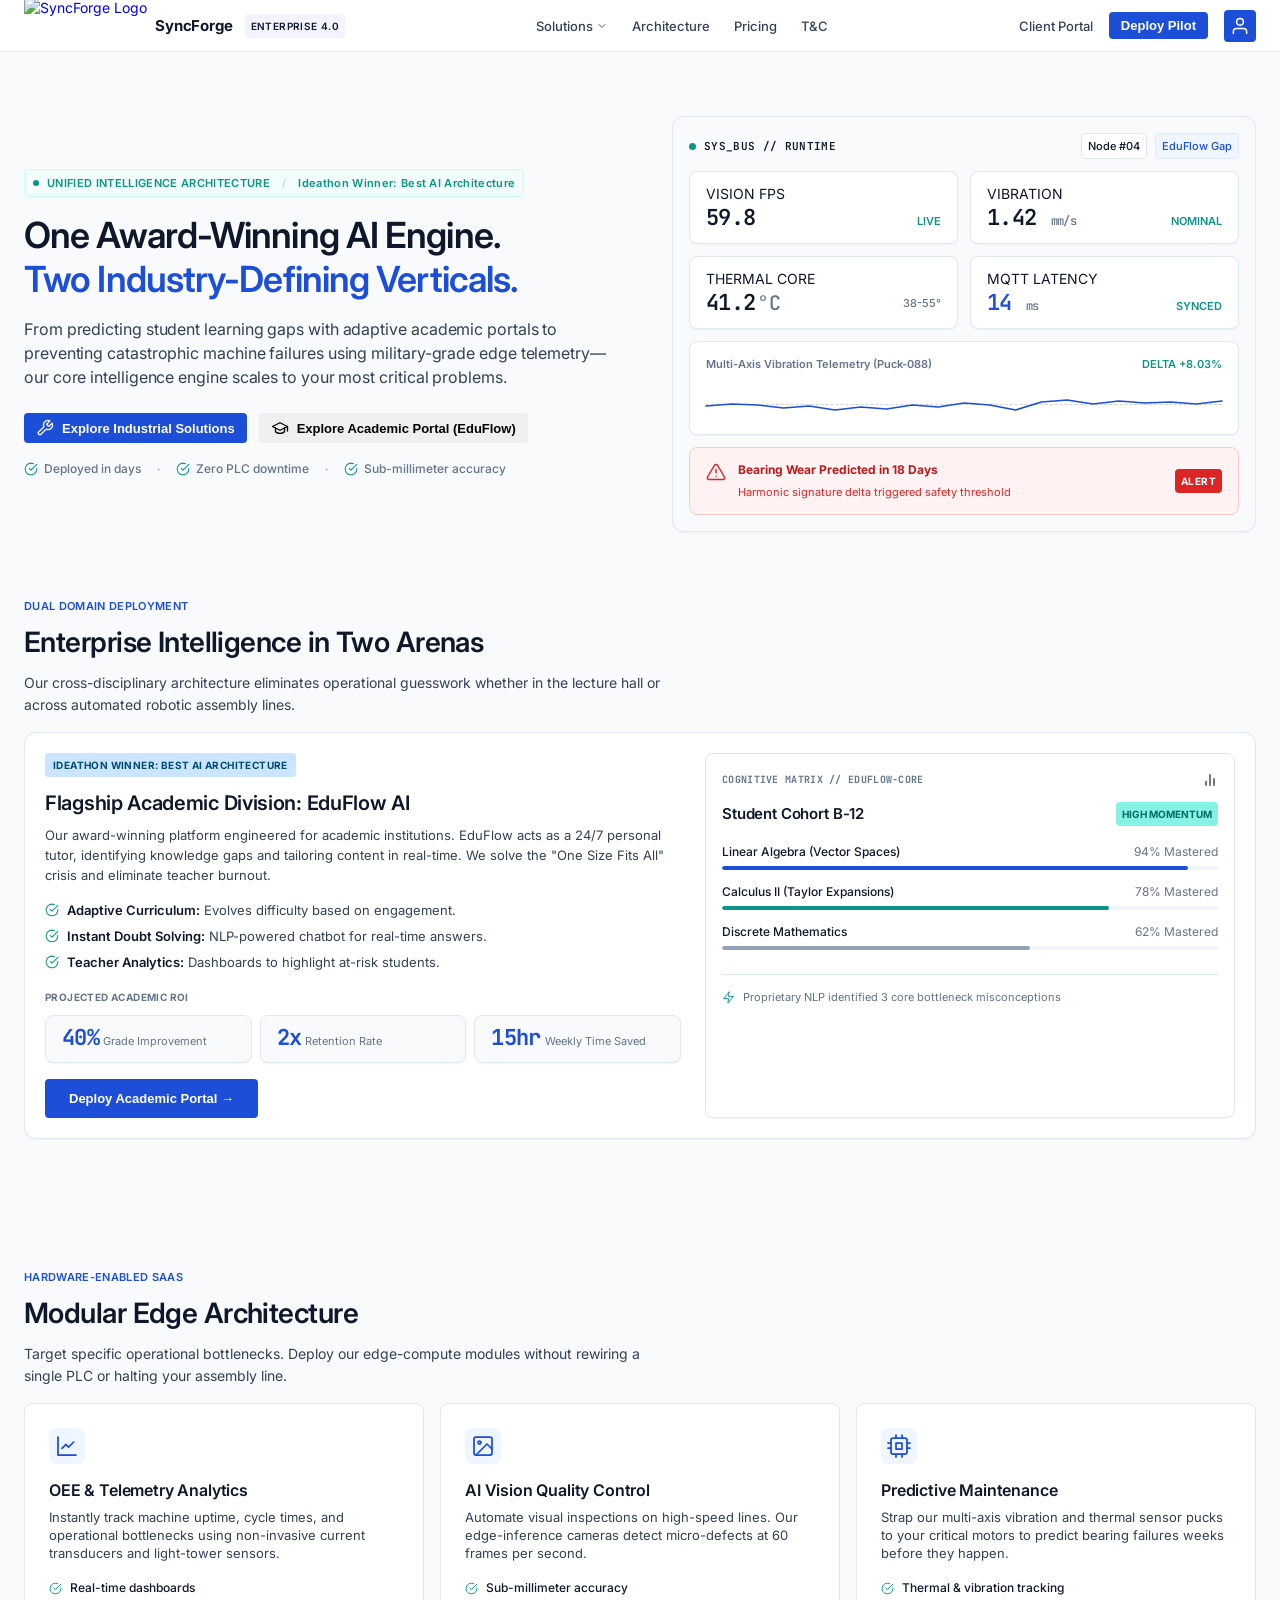
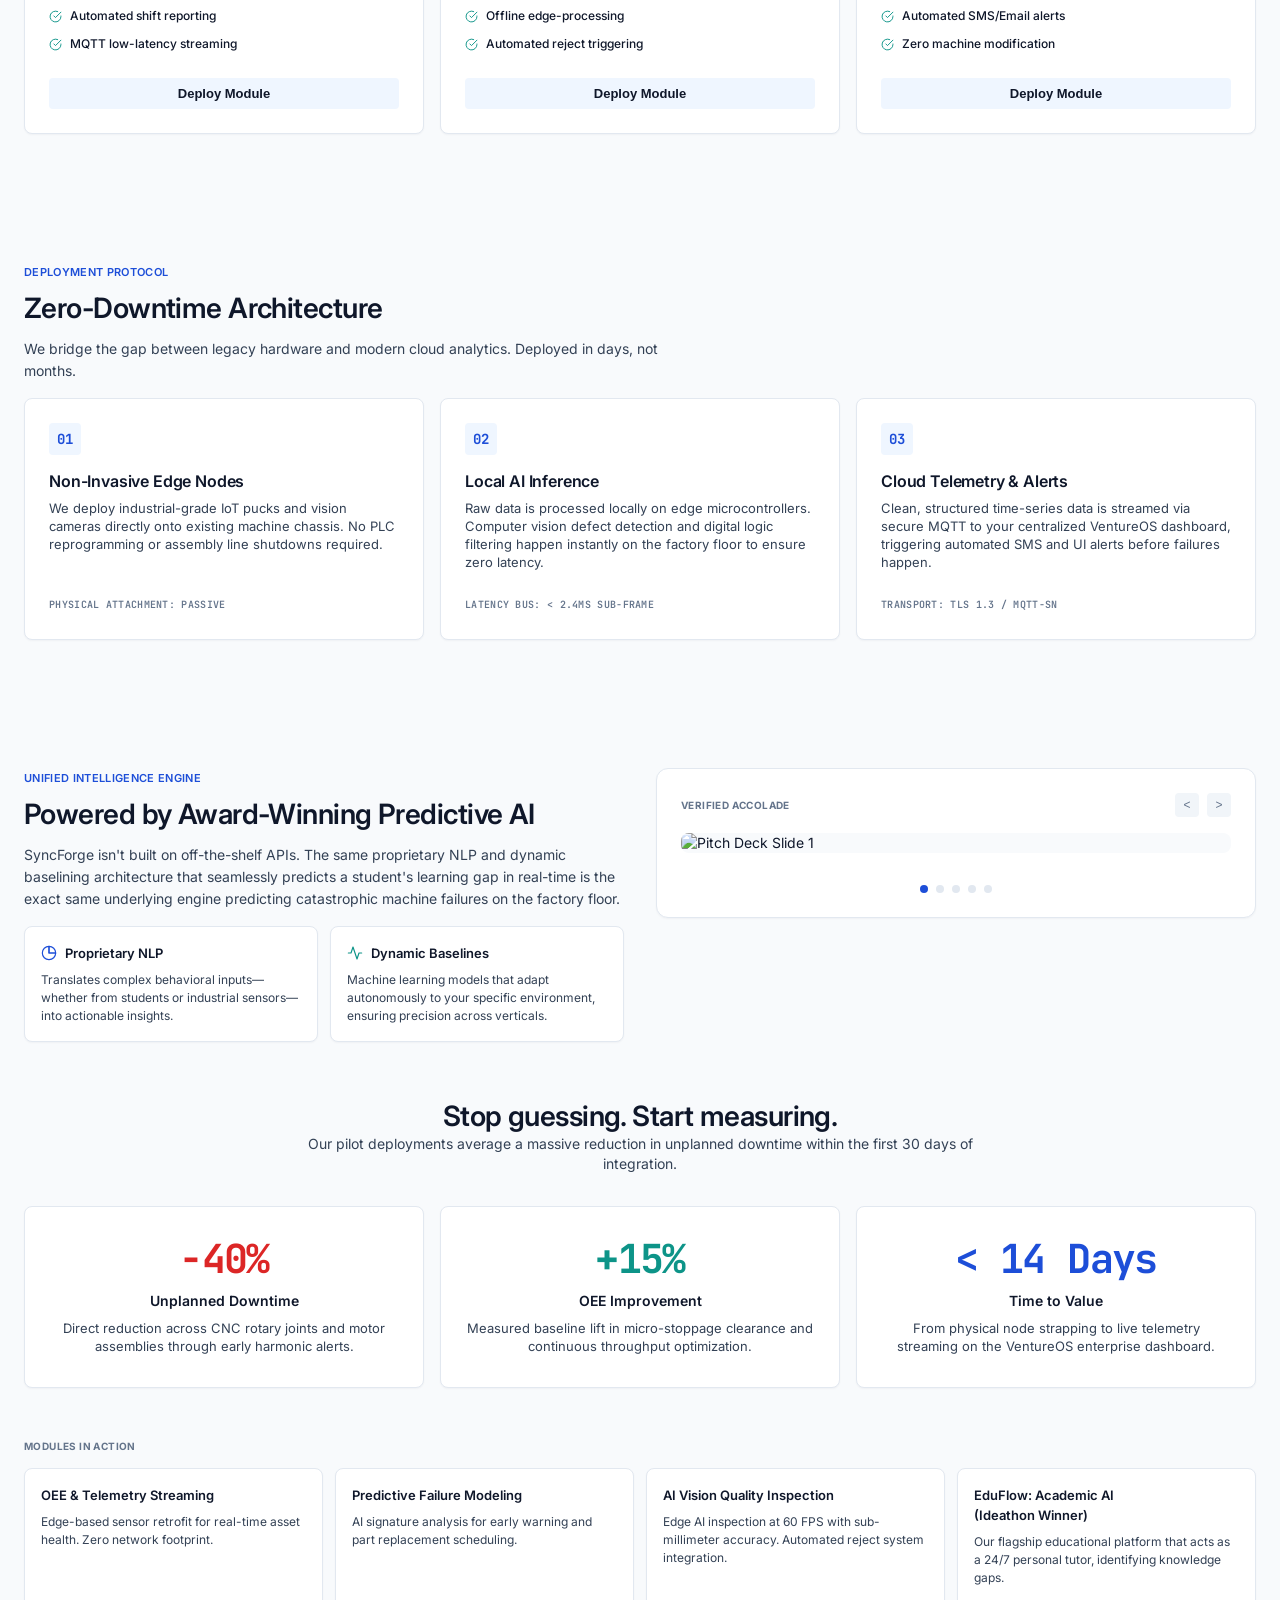
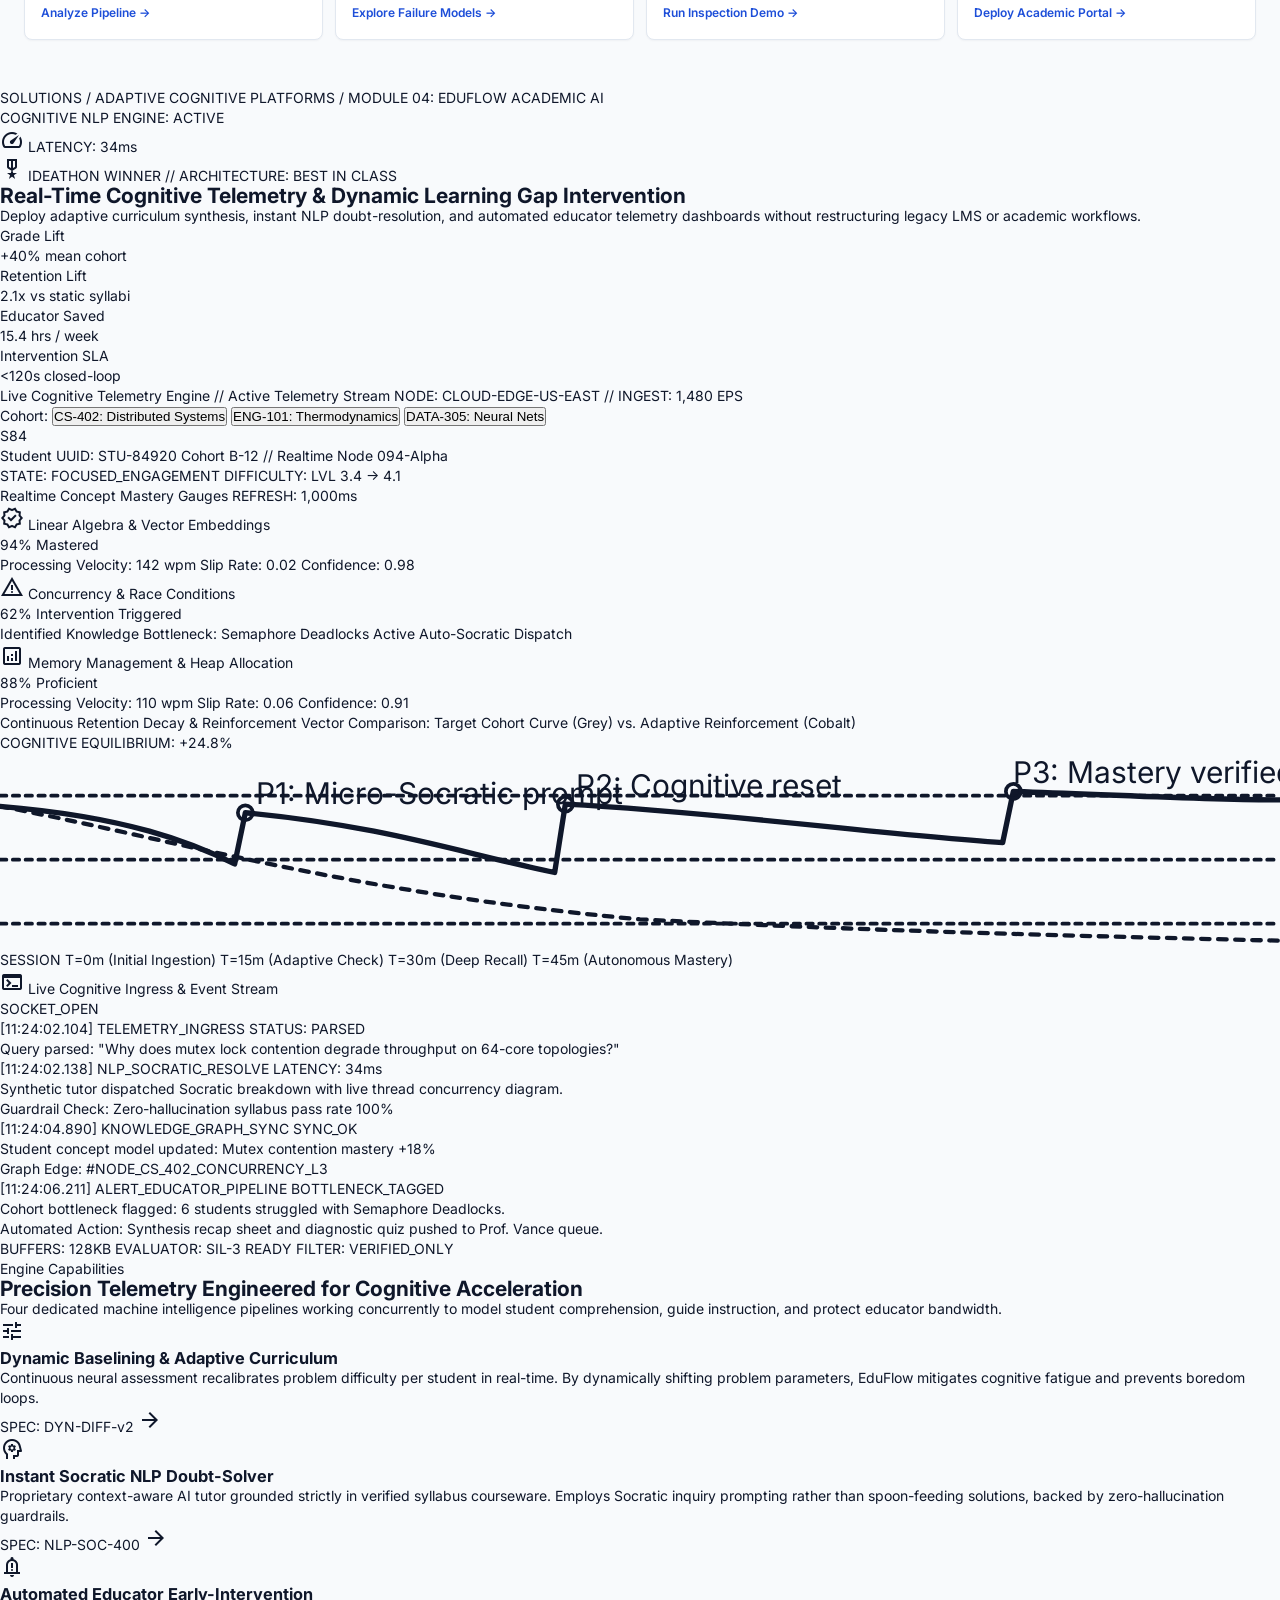
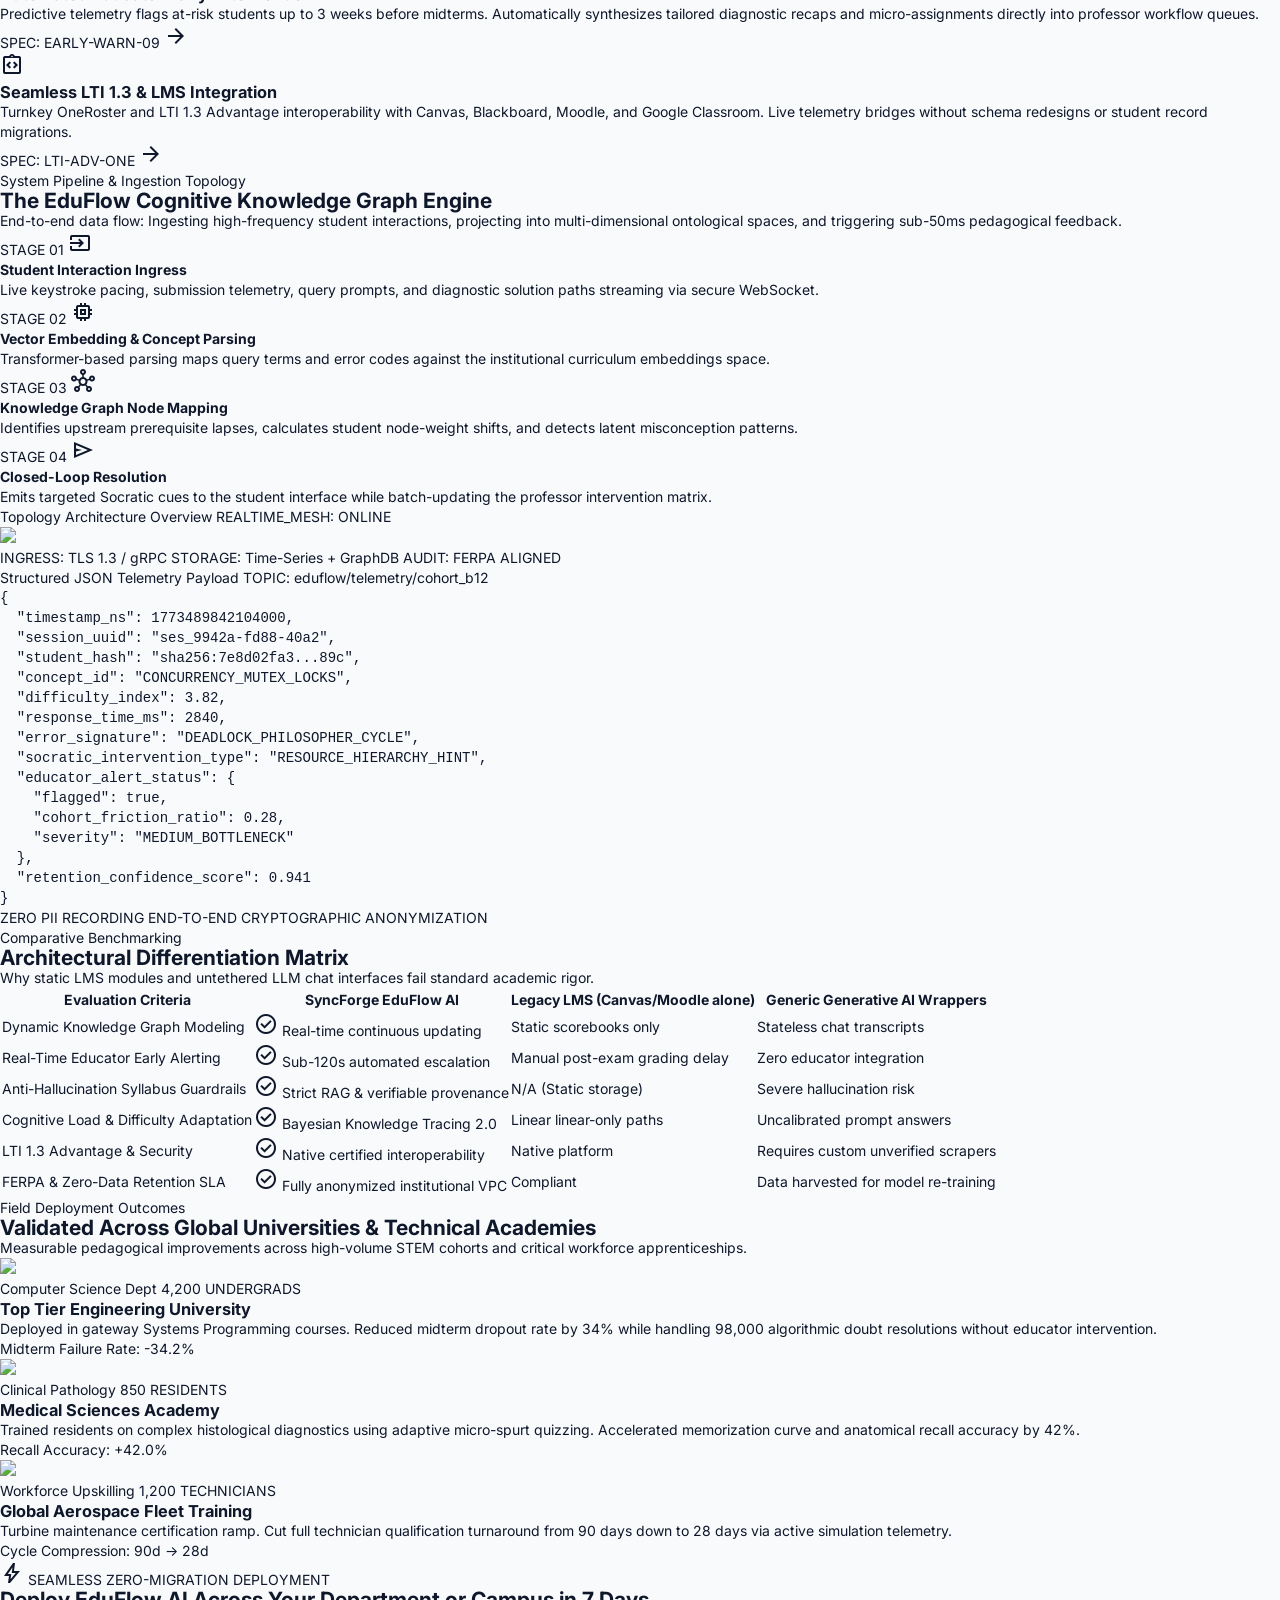
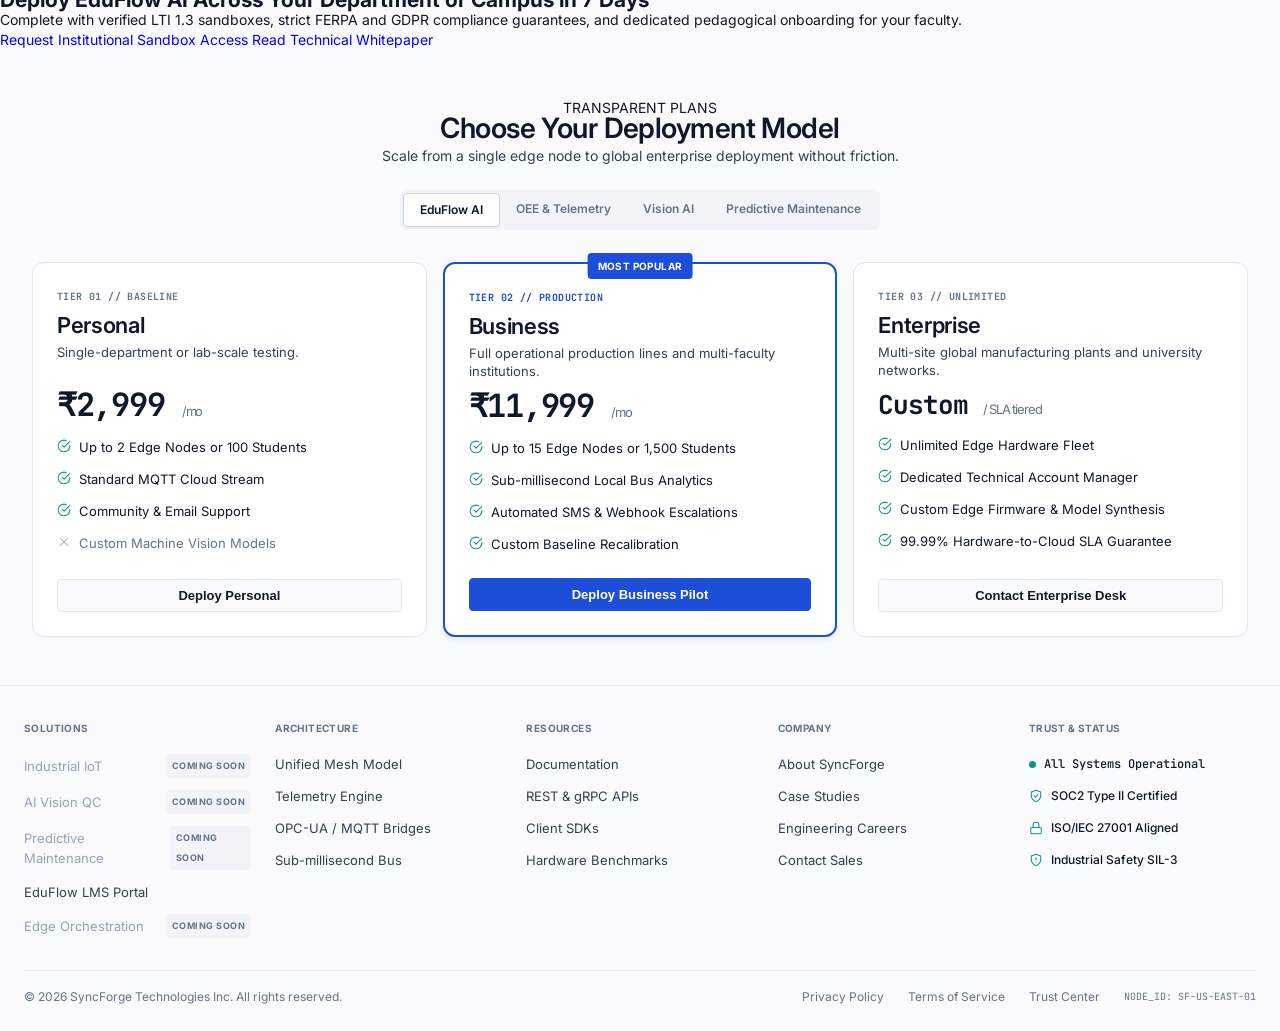
==== index.html @ 3f7c655c "UI update-V2.0" ====
<!DOCTYPE html>
<html lang="en">

<head>
  <meta charset="UTF-8">
  <meta name="viewport" content="width=device-width, initial-scale=1.0">
  <title>SyncForge | Precision Telemetry & AI</title>
  <link rel="stylesheet" href="landing.css">
  <link href="https://fonts.googleapis.com/css2?family=Material+Symbols+Outlined:opsz,wght,FILL,GRAD@20..48,100..700,0..1,-50..200" rel="stylesheet"/><link href="https://fonts.googleapis.com" rel="preconnect"/><link crossorigin="" href="https://fonts.gstatic.com" rel="preconnect"/><link href="https://fonts.googleapis.com/css2?family=Inter:wght@400;500;600;700&amp;family=JetBrains+Mono:wght@400;600&amp;display=swap" rel="stylesheet"/>
<link href="https://fonts.googleapis.com/css2?family=Material+Symbols+Outlined:wght,FILL@100..700,0..1&amp;display=swap" rel="stylesheet"/>
<link href="https://fonts.googleapis.com/css2?family=Material+Symbols+Outlined:wght,FILL@100..700,0..1&amp;display=swap" rel="stylesheet"/>
<link href="https://fonts.googleapis.com/css2?family=Material+Symbols+Outlined:wght,FILL@100..700,0..1&amp;display=swap" rel="stylesheet"/><style>@layer base{html,body{margin:0;padding:0;}body{overscroll-behavior:none;}main>:first-child{margin-top:0!important;}main>:last-child{margin-bottom:0!important;}}::-webkit-scrollbar{display:none;}</style><script src="https://cdn.tailwindcss.com"></script><script id="tailwind-config">tailwind.config = { corePlugins: { preflight: false, container: false }, darkMode: "class", theme: { extend: { "colors": { "on-tertiary-fixed-variant": "#004b73", "background": "#faf8ff", "secondary-fixed-dim": "#6bd8cb", "primary-fixed": "#dce1ff", "error": "#ba1a1a", "on-surface": "#131b2e", "primary-container": "#1d4ed8", "surface-tint": "#2151da", "primary-fixed-dim": "#b7c4ff", "on-tertiary-container": "#b2d9ff", "error-container": "#ffdad6", "surface-container-low": "#f2f3ff", "on-error-container": "#93000a", "surface-dim": "#d2d9f4", "on-tertiary-fixed": "#001d31", "surface-container-high": "#e2e7ff", "on-background": "#131b2e", "on-tertiary": "#ffffff", "on-primary": "#ffffff", "on-primary-fixed": "#001551", "surface-variant": "#dae2fd", "tertiary-fixed": "#cce5ff", "inverse-primary": "#b7c4ff", "surface": "#faf8ff", "secondary": "#006a61", "inverse-surface": "#283044", "primary": "#0037b0", "surface-container-highest": "#dae2fd", "surface-container": "#eaedff", "on-secondary": "#ffffff", "inverse-on-surface": "#eef0ff", "on-secondary-fixed-variant": "#005049", "outline": "#747686", "on-surface-variant": "#434655", "on-primary-container": "#cad3ff", "on-primary-fixed-variant": "#0039b5", "tertiary-container": "#006194", "outline-variant": "#c4c5d7", "on-error": "#ffffff", "secondary-container": "#86f2e4", "surface-bright": "#faf8ff", "tertiary-fixed-dim": "#93ccff", "tertiary": "#004870", "secondary-fixed": "#89f5e7", "on-secondary-fixed": "#00201d", "surface-container-lowest": "#ffffff", "on-secondary-container": "#006f66" }, "borderRadius": { "DEFAULT": "0.125rem", "lg": "0.25rem", "xl": "0.5rem", "full": "0.75rem" }, "spacing": { "gutter-lg": "1.5rem", "margin-lg": "2rem", "margin": "1rem", "space-xs": "0.25rem", "space-lg": "1rem", "space-md": "0.75rem", "margin-md": "1.5rem", "space-xl": "1.5rem", "gutter": "1rem", "space-sm": "0.5rem" }, "fontFamily": { "headline-lg": ["Inter"], "telemetry-metric": ["JetBrains Mono"], "headline-xl-mobile": ["Inter"], "headline-xl": ["Inter"], "body-lg": ["Inter"], "body-sm": ["Inter"], "label-sm": ["Inter"], "label-lg": ["Inter"], "telemetry-code": ["JetBrains Mono"], "label-md": ["Inter"], "headline-sm": ["Inter"], "headline-md": ["Inter"], "body-md": ["Inter"] }, "fontSize": { "headline-lg": ["28px", { "lineHeight": "36px", "letterSpacing": "-0.02em", "fontWeight": "600" }], "telemetry-metric": ["24px", { "lineHeight": "28px", "letterSpacing": "-0.03em", "fontWeight": "600" }], "headline-xl-mobile": ["28px", { "lineHeight": "36px", "letterSpacing": "-0.02em", "fontWeight": "600" }], "headline-xl": ["36px", { "lineHeight": "44px", "letterSpacing": "-0.025em", "fontWeight": "600" }], "body-lg": ["16px", { "lineHeight": "24px", "letterSpacing": "-0.005em", "fontWeight": "400" }], "body-sm": ["13px", { "lineHeight": "18px", "letterSpacing": "0em", "fontWeight": "400" }], "label-sm": ["11px", { "lineHeight": "14px", "letterSpacing": "0.03em", "fontWeight": "600" }], "label-lg": ["13px", { "lineHeight": "18px", "letterSpacing": "0.01em", "fontWeight": "500" }], "telemetry-code": ["12px", { "lineHeight": "16px", "letterSpacing": "0em", "fontWeight": "400" }], "label-md": ["12px", { "lineHeight": "16px", "letterSpacing": "0.015em", "fontWeight": "500" }], "headline-sm": ["18px", { "lineHeight": "26px", "letterSpacing": "-0.01em", "fontWeight": "600" }], "headline-md": ["22px", { "lineHeight": "30px", "letterSpacing": "-0.015em", "fontWeight": "600" }], "body-md": ["14px", { "lineHeight": "20px", "letterSpacing": "0em", "fontWeight": "400" }] } } } };</script>
</head>

<body>

  <!-- Sticky top nav -->
  <nav class="navbar">
    <div class="nav-left">
      <a href="index.html" class="logo-container" style="text-decoration: none;">
        <img src="assets/logo.png" alt="SyncForge Logo" style="height: 55px; width: auto;">
        <div class="logo-text">SyncForge</div>
      </a>
      <div class="badge-enterprise">ENTERPRISE 4.0</div>
    </div>

    <!-- Mobile hamburger toggle -->
    <button class="hamburger" id="hamburger-btn" onclick="document.getElementById('nav-links').classList.toggle('open'); this.classList.toggle('active')" aria-label="Toggle navigation">
      <span></span><span></span><span></span>
    </button>

    <div id="nav-links" class="nav-links">
      <div class="nav-dropdown-wrapper">
        <a href="#solutions" class="nav-link">Solutions <svg width="12" height="12" viewBox="0 0 24 24" fill="none" stroke="currentColor" stroke-width="2">
            <path d="M6 9l6 6 6-6" />
          </svg></a>
        <div class="nav-dropdown-menu">
          <a href="#" class="disabled-link">Industrial IoT Telemetry <span class="coming-soon">Coming Soon</span></a>
          <a href="#" class="disabled-link">AI Vision Quality Control <span class="coming-soon">Coming Soon</span></a>
          <a href="#" class="disabled-link">Predictive Maintenance <span class="coming-soon">Coming Soon</span></a>
          <a href="#eduflow">EduFlow Operator Portal</a>
        </div>
      </div>
      <a href="#architecture" class="nav-link">Architecture</a>
      <a href="#pricing" class="nav-link">Pricing</a>
      <a href="terms.html" class="nav-link">T&C</a>
    </div>

    <div class="nav-right">
      <a href="#" class="client-portal" onclick="openModal('login'); return false;">Client Portal</a>
      <button class="btn btn-primary" onclick="openModal('signup')">Deploy Pilot</button>
      <button class="btn-icon" onclick="openModal('login')">
        <svg width="20" height="20" viewBox="0 0 24 24">
          <path d="M20 21v-2a4 4 0 0 0-4-4H8a4 4 0 0 0-4 4v2"></path>
          <circle cx="12" cy="7" r="4"></circle>
        </svg>
      </button>
    </div>
  </nav>

  <!-- Hero Section -->
  <div class="container hero">
    <div class="hero-content">
      <div class="hero-badge">
        <div class="dot"></div>
        UNIFIED INTELLIGENCE ARCHITECTURE <span style="color: #cbd5e1; margin: 0 4px;">/</span> <span
          class="winner">Ideathon Winner: Best AI Architecture</span>
      </div>
      <h1 class="hero-title">One Award-Winning AI Engine.<br><span class="highlight">Two Industry-Defining
          Verticals.</span></h1>
      <p class="hero-desc">From predicting student learning gaps with adaptive academic portals to preventing
        catastrophic machine failures using military-grade edge telemetry—our core intelligence engine scales to your
        most critical problems.</p>
      <div class="hero-actions">
        <button class="btn btn-primary" onclick="openModal('signup', 'oee')">
          <svg width="18" height="18" viewBox="0 0 24 24">
            <path
              d="M14.7 6.3a1 1 0 0 0 0 1.4l1.6 1.6a1 1 0 0 0 1.4 0l3.77-3.77a6 6 0 0 1-7.94 7.94l-6.91 6.91a2.12 2.12 0 0 1-3-3l6.91-6.91a6 6 0 0 1 7.94-7.94l-3.76 3.76z" />
          </svg>
          Explore Industrial Solutions
        </button>
        <button class="btn btn-outline-gray" onclick="openModal('signup', 'eduflow')">
          <svg width="18" height="18" viewBox="0 0 24 24">
            <path d="M22 10v6M2 10l10-5 10 5-10 5z" />
            <path d="M6 12v5c3 3 9 3 12 0v-5" />
          </svg>
          Explore Academic Portal (EduFlow)
        </button>
      </div>
      <div class="hero-checks">
        <div class="hero-check">
          <svg viewBox="0 0 24 24">
            <path d="M22 11.08V12a10 10 0 1 1-5.93-9.14" />
            <polyline points="22 4 12 14.01 9 11.01" />
          </svg>
          Deployed in days
        </div>
        <div class="hero-check-divider"></div>
        <div class="hero-check">
          <svg viewBox="0 0 24 24">
            <path d="M22 11.08V12a10 10 0 1 1-5.93-9.14" />
            <polyline points="22 4 12 14.01 9 11.01" />
          </svg>
          Zero PLC downtime
        </div>
        <div class="hero-check-divider"></div>
        <div class="hero-check">
          <svg viewBox="0 0 24 24">
            <path d="M22 11.08V12a10 10 0 1 1-5.93-9.14" />
            <polyline points="22 4 12 14.01 9 11.01" />
          </svg>
          Sub-millimeter accuracy
        </div>
      </div>
    </div>

    <div class="telemetry-panel">
      <div class="telemetry-header">
        <div class="telemetry-title">
          <div class="dot"></div>
          SYS_BUS // RUNTIME
        </div>
        <div class="telemetry-tags">
          <div class="telemetry-tag">Node #04</div>
          <div class="telemetry-tag blue">EduFlow Gap</div>
        </div>
      </div>

      <div class="telemetry-grid">
        <div class="tel-box">
          <div class="tel-box-header"><span>VISION FPS</span></div>
          <div style="display: flex; justify-content: space-between; align-items: baseline;">
            <div class="tel-box-value t-mono">59.8</div>
            <div class="tel-status">LIVE</div>
          </div>
        </div>
        <div class="tel-box">
          <div class="tel-box-header"><span>VIBRATION</span></div>
          <div style="display: flex; justify-content: space-between; align-items: baseline;">
            <div class="tel-box-value t-mono">1.42 <span class="tel-box-unit">mm/s</span></div>
            <div class="tel-status">NOMINAL</div>
          </div>
        </div>
        <div class="tel-box">
          <div class="tel-box-header"><span>THERMAL CORE</span></div>
          <div style="display: flex; justify-content: space-between; align-items: baseline;">
            <div class="tel-box-value t-mono">41.2<span class="tel-box-unit" style="font-size: 20px;">°C</span></div>
            <div class="tel-box-unit" style="font-size: 11px; align-self: flex-end;">38-55°</div>
          </div>
        </div>
        <div class="tel-box">
          <div class="tel-box-header"><span>MQTT LATENCY</span></div>
          <div style="display: flex; justify-content: space-between; align-items: baseline;">
            <div class="tel-box-value t-mono" style="color: var(--primary);">14 <span class="tel-box-unit">ms</span>
            </div>
            <div class="tel-status">SYNCED</div>
          </div>
        </div>
      </div>

      <div class="telemetry-chart-box">
        <div class="chart-header">
          <span>Multi-Axis Vibration Telemetry (Puck-088)</span>
          <span class="delta">DELTA +8.03%</span>
        </div>
        <div class="chart-body">
          <div class="chart-dashed"></div>
          <svg class="chart-svg" viewBox="0 0 400 36" preserveAspectRatio="none">
            <path
              d="M0 20 L20 18 L40 19 L60 22 L80 20 L100 24 L120 21 L140 23 L160 19 L180 21 L200 17 L220 19 L240 24 L260 16 L280 14 L300 18 L320 15 L340 17 L360 16 L380 18 L400 15" />
          </svg>
        </div>
      </div>

      <div class="alert-box">
        <div class="alert-content">
          <svg class="alert-icon" width="20" height="20" viewBox="0 0 24 24">
            <path
              d="M10.29 3.86L1.82 18a2 2 0 0 0 1.71 3h16.94a2 2 0 0 0 1.71-3L13.71 3.86a2 2 0 0 0-3.42 0zM12 9v4M12 17h.01" />
          </svg>
          <div class="alert-text">
            <h4>Bearing Wear Predicted in 18 Days</h4>
            <p>Harmonic signature delta triggered safety threshold</p>
          </div>
        </div>
        <div class="alert-badge">ALERT</div>
      </div>
    </div>
  </div>

  <!-- Dual Domain Section -->
  <div class="container no-top">
    <div class="section-header">
      <span class="section-label">DUAL DOMAIN DEPLOYMENT</span>
      <h2 class="section-title">Enterprise Intelligence in Two Arenas</h2>
      <p class="section-desc">Our cross-disciplinary architecture eliminates operational guesswork whether in the
        lecture hall or across automated robotic assembly lines.</p>
    </div>

    <div class="academic-card">
      <div class="academic-left">
        <div class="academic-badge">IDEATHON WINNER: BEST AI ARCHITECTURE</div>
        <h3 class="academic-title">Flagship Academic Division: EduFlow AI</h3>
        <p class="academic-desc">Our award-winning platform engineered for academic institutions. EduFlow acts as a 24/7
          personal tutor, identifying knowledge gaps and tailoring content in real-time. We solve the "One Size Fits
          All" crisis and eliminate teacher burnout.</p>

        <div class="academic-list">
          <div class="academic-list-item">
            <svg viewBox="0 0 24 24">
              <path d="M22 11.08V12a10 10 0 1 1-5.93-9.14" />
              <polyline points="22 4 12 14.01 9 11.01" />
            </svg>
            <span><strong>Adaptive Curriculum:</strong> Evolves difficulty based on engagement.</span>
          </div>
          <div class="academic-list-item">
            <svg viewBox="0 0 24 24">
              <path d="M22 11.08V12a10 10 0 1 1-5.93-9.14" />
              <polyline points="22 4 12 14.01 9 11.01" />
            </svg>
            <span><strong>Instant Doubt Solving:</strong> NLP-powered chatbot for real-time answers.</span>
          </div>
          <div class="academic-list-item">
            <svg viewBox="0 0 24 24">
              <path d="M22 11.08V12a10 10 0 1 1-5.93-9.14" />
              <polyline points="22 4 12 14.01 9 11.01" />
            </svg>
            <span><strong>Teacher Analytics:</strong> Dashboards to highlight at-risk students.</span>
          </div>
        </div>

        <div class="roi-container">
          <span class="roi-label">PROJECTED ACADEMIC ROI</span>
          <div class="roi-grid">
            <div class="roi-box">
              <span class="roi-val">40%</span>
              <span class="roi-desc">Grade Improvement</span>
            </div>
            <div class="roi-box">
              <span class="roi-val">2x</span>
              <span class="roi-desc">Retention Rate</span>
            </div>
            <div class="roi-box">
              <span class="roi-val">15hr</span>
              <span class="roi-desc">Weekly Time Saved</span>
            </div>
          </div>
        </div>

        <button class="btn btn-primary" style="padding: 12px 24px; border-radius: 4px;" onclick="openModal('signup', 'eduflow')">
          Deploy Academic Portal &rarr;
        </button>
      </div>

      <div class="academic-right">
        <div class="matrix-header">
          <div class="matrix-title">COGNITIVE MATRIX // EDUFLOW-CORE</div>
          <svg class="matrix-icon" width="16" height="16" viewBox="0 0 24 24">
            <path d="M18 20V10M12 20V4M6 20v-6" />
          </svg>
        </div>

        <div class="cohort-header">
          <div class="cohort-title">Student Cohort B-12</div>
          <div class="cohort-badge">HIGH MOMENTUM</div>
        </div>

        <div class="progress-group">
          <div class="progress-label-row">
            <span>Linear Algebra (Vector Spaces)</span>
            <span class="progress-val">94% Mastered</span>
          </div>
          <div class="progress-bar-bg">
            <div class="progress-bar-fill blue"></div>
          </div>
        </div>

        <div class="progress-group">
          <div class="progress-label-row">
            <span>Calculus II (Taylor Expansions)</span>
            <span class="progress-val">78% Mastered</span>
          </div>
          <div class="progress-bar-bg">
            <div class="progress-bar-fill green"></div>
          </div>
        </div>

        <div class="progress-group">
          <div class="progress-label-row">
            <span>Discrete Mathematics</span>
            <span class="progress-val">62% Mastered</span>
          </div>
          <div class="progress-bar-bg">
            <div class="progress-bar-fill gray"></div>
          </div>
        </div>

        <div class="matrix-footer">
          <svg width="14" height="14" viewBox="0 0 24 24">
            <path d="M13 2L3 14h9l-1 8 10-12h-9l1-8z" />
          </svg>
          Proprietary NLP identified 3 core bottleneck misconceptions
        </div>
      </div>
    </div>
  </div>

  <!-- 3-Up Cards -->
  <div class="bg-canvas">
    <div class="container">
      <div class="section-header">
        <span class="section-label">HARDWARE-ENABLED SAAS</span>
        <h2 class="section-title">Modular Edge Architecture</h2>
        <p class="section-desc">Target specific operational bottlenecks. Deploy our edge-compute modules without
          rewiring a single PLC or halting your assembly line.</p>
      </div>

      <div class="cards-grid">
        <div class="feature-card">
          <div class="fc-icon">
            <svg width="24" height="24" viewBox="0 0 24 24">
              <path d="M3 3v18h18" />
              <path d="M18.7 8l-5.1 5.2-2.8-2.7L7 14.3" />
            </svg>
          </div>
          <h3 class="fc-title">OEE & Telemetry Analytics</h3>
          <p class="fc-desc">Instantly track machine uptime, cycle times, and operational bottlenecks using non-invasive
            current transducers and light-tower sensors.</p>
          <div class="fc-list">
            <div class="fc-list-item"><svg viewBox="0 0 24 24">
                <path d="M22 11.08V12a10 10 0 1 1-5.93-9.14" />
                <polyline points="22 4 12 14.01 9 11.01" />
              </svg> Real-time dashboards</div>
            <div class="fc-list-item"><svg viewBox="0 0 24 24">
                <path d="M22 11.08V12a10 10 0 1 1-5.93-9.14" />
                <polyline points="22 4 12 14.01 9 11.01" />
              </svg> Automated shift reporting</div>
            <div class="fc-list-item"><svg viewBox="0 0 24 24">
                <path d="M22 11.08V12a10 10 0 1 1-5.93-9.14" />
                <polyline points="22 4 12 14.01 9 11.01" />
              </svg> MQTT low-latency streaming</div>
          </div>
          <button class="btn-fc" onclick="openModal('signup', 'oee')">Deploy Module</button>
        </div>

        <div class="feature-card">
          <div class="fc-icon">
            <svg width="24" height="24" viewBox="0 0 24 24">
              <rect x="3" y="3" width="18" height="18" rx="2" ry="2" />
              <circle cx="8.5" cy="8.5" r="1.5" />
              <polyline points="21 15 16 10 5 21" />
            </svg>
          </div>
          <h3 class="fc-title">AI Vision Quality Control</h3>
          <p class="fc-desc">Automate visual inspections on high-speed lines. Our edge-inference cameras detect
            micro-defects at 60 frames per second.</p>
          <div class="fc-list">
            <div class="fc-list-item"><svg viewBox="0 0 24 24">
                <path d="M22 11.08V12a10 10 0 1 1-5.93-9.14" />
                <polyline points="22 4 12 14.01 9 11.01" />
              </svg> Sub-millimeter accuracy</div>
            <div class="fc-list-item"><svg viewBox="0 0 24 24">
                <path d="M22 11.08V12a10 10 0 1 1-5.93-9.14" />
                <polyline points="22 4 12 14.01 9 11.01" />
              </svg> Offline edge-processing</div>
            <div class="fc-list-item"><svg viewBox="0 0 24 24">
                <path d="M22 11.08V12a10 10 0 1 1-5.93-9.14" />
                <polyline points="22 4 12 14.01 9 11.01" />
              </svg> Automated reject triggering</div>
          </div>
          <button class="btn-fc" onclick="openModal('signup', 'vision')">Deploy Module</button>
        </div>

        <div class="feature-card">
          <div class="fc-icon">
            <svg width="24" height="24" viewBox="0 0 24 24">
              <rect x="4" y="4" width="16" height="16" rx="2" ry="2" />
              <rect x="9" y="9" width="6" height="6" />
              <line x1="9" y1="1" x2="9" y2="4" />
              <line x1="15" y1="1" x2="15" y2="4" />
              <line x1="9" y1="20" x2="9" y2="23" />
              <line x1="15" y1="20" x2="15" y2="23" />
              <line x1="20" y1="9" x2="23" y2="9" />
              <line x1="20" y1="14" x2="23" y2="14" />
              <line x1="1" y1="9" x2="4" y2="9" />
              <line x1="1" y1="14" x2="4" y2="14" />
            </svg>
          </div>
          <h3 class="fc-title">Predictive Maintenance</h3>
          <p class="fc-desc">Strap our multi-axis vibration and thermal sensor pucks to your critical motors to predict
            bearing failures weeks before they happen.</p>
          <div class="fc-list">
            <div class="fc-list-item"><svg viewBox="0 0 24 24">
                <path d="M22 11.08V12a10 10 0 1 1-5.93-9.14" />
                <polyline points="22 4 12 14.01 9 11.01" />
              </svg> Thermal & vibration tracking</div>
            <div class="fc-list-item"><svg viewBox="0 0 24 24">
                <path d="M22 11.08V12a10 10 0 1 1-5.93-9.14" />
                <polyline points="22 4 12 14.01 9 11.01" />
              </svg> Automated SMS/Email alerts</div>
            <div class="fc-list-item"><svg viewBox="0 0 24 24">
                <path d="M22 11.08V12a10 10 0 1 1-5.93-9.14" />
                <polyline points="22 4 12 14.01 9 11.01" />
              </svg> Zero machine modification</div>
          </div>
          <button class="btn-fc" onclick="openModal('signup', 'predictive')">Deploy Module</button>
        </div>
      </div>
    </div>
  </div>

  <!-- Pipeline Protocol -->
  <div id="architecture" class="bg-light" style="padding-top: 0;">
    <div class="container">
      <div class="section-header">
        <span class="section-label">DEPLOYMENT PROTOCOL</span>
        <h2 class="section-title">Zero-Downtime Architecture</h2>
        <p class="section-desc">We bridge the gap between legacy hardware and modern cloud analytics. Deployed in days,
          not months.</p>
      </div>

      <div class="pipeline-grid">
        <div class="pipeline-step">
          <div class="step-num">01</div>
          <h3 class="step-title">Non-Invasive Edge Nodes</h3>
          <p class="step-desc">We deploy industrial-grade IoT pucks and vision cameras directly onto existing machine
            chassis. No PLC reprogramming or assembly line shutdowns required.</p>
          <div class="step-footer">PHYSICAL ATTACHMENT: PASSIVE</div>
        </div>
        <div class="pipeline-step">
          <div class="step-num">02</div>
          <h3 class="step-title">Local AI Inference</h3>
          <p class="step-desc">Raw data is processed locally on edge microcontrollers. Computer vision defect detection
            and digital logic filtering happen instantly on the factory floor to ensure zero latency.</p>
          <div class="step-footer">LATENCY BUS: &lt; 2.4MS SUB-FRAME</div>
        </div>
        <div class="pipeline-step">
          <div class="step-num">03</div>
          <h3 class="step-title">Cloud Telemetry & Alerts</h3>
          <p class="step-desc">Clean, structured time-series data is streamed via secure MQTT to your centralized
            VentureOS dashboard, triggering automated SMS and UI alerts before failures happen.</p>
          <div class="step-footer">TRANSPORT: TLS 1.3 / MQTT-SN</div>
        </div>
      </div>
    </div>
  </div>

  <!-- Powered by AI Section -->
  <div class="container">
    <div class="ai-section">
      <div>
        <span class="section-label">UNIFIED INTELLIGENCE ENGINE</span>
        <h2 class="section-title">Powered by Award-Winning Predictive AI</h2>
        <p class="section-desc">SyncForge isn't built on off-the-shelf APIs. The same proprietary NLP and dynamic
          baselining architecture that seamlessly predicts a student's learning gap in real-time is the exact same
          underlying engine predicting catastrophic machine failures on the factory floor.</p>

        <div class="ai-cards">
          <div class="ai-card">
            <div class="ai-card-title">
              <svg viewBox="0 0 24 24">
                <path d="M12 2a10 10 0 1 0 10 10H12V2z" />
                <path d="M22 12A10 10 0 0 0 12 2v10z" />
              </svg>
              Proprietary NLP
            </div>
            <p class="ai-card-desc">Translates complex behavioral inputs—whether from students or industrial
              sensors—into actionable insights.</p>
          </div>
          <div class="ai-card">
            <div class="ai-card-title">
              <svg class="green" viewBox="0 0 24 24">
                <polyline points="22 12 18 12 15 21 9 3 6 12 2 12" />
              </svg>
              Dynamic Baselines
            </div>
            <p class="ai-card-desc">Machine learning models that adapt autonomously to your specific environment,
              ensuring precision across verticals.</p>
          </div>
        </div>
      </div>

      <div class="accolade-card">
        <div class="accolade-header">
          <span class="accolade-label">VERIFIED ACCOLADE</span>
          <div class="accolade-arrows">
            <button onclick="changeSlide(-1)">&lt;</button>
            <button onclick="changeSlide(1)">&gt;</button>
          </div>
        </div>
        <div class="accolade-content" style="padding: 0; border-radius: 8px; overflow: hidden; margin-top: 16px;">
          <img class="slide active" src="assets/Slide1.JPG" alt="Pitch Deck Slide 1" />
          <img class="slide" src="assets/Slide2.JPG" alt="Pitch Deck Slide 2" />
          <img class="slide" src="assets/Slide3.JPG" alt="Pitch Deck Slide 3" />
          <img class="slide" src="assets/Slide4.JPG" alt="Pitch Deck Slide 4" />
          <img class="slide" src="assets/Slide5.JPG" alt="Pitch Deck Slide 5" />
        </div>
        <div class="accolade-footer" style="justify-content: center; padding-top: 16px; border-top: none;">
          <div style="display: flex; gap: 8px;">
            <span class="dot active" onclick="currentSlide(1)"></span>
            <span class="dot" onclick="currentSlide(2)"></span>
            <span class="dot" onclick="currentSlide(3)"></span>
            <span class="dot" onclick="currentSlide(4)"></span>
            <span class="dot" onclick="currentSlide(5)"></span>
          </div>
        </div>
      </div>
    </div>
  </div>

  <!-- Stats Section -->
  <div class="container" style="padding-top: 0; padding-bottom: 0;">
    <div class="stats-section">
      <h2 class="stats-title">Stop guessing. Start measuring.</h2>
      <p class="stats-desc">Our pilot deployments average a massive reduction in unplanned downtime within the first 30
        days of integration.</p>

      <div class="stats-grid">
        <div class="stat-card red">
          <div class="stat-num">-40%</div>
          <div class="stat-label">Unplanned Downtime</div>
          <div class="stat-text">Direct reduction across CNC rotary joints and motor assemblies through early harmonic
            alerts.</div>
        </div>
        <div class="stat-card green">
          <div class="stat-num">+15%</div>
          <div class="stat-label">OEE Improvement</div>
          <div class="stat-text">Measured baseline lift in micro-stoppage clearance and continuous throughput
            optimization.</div>
        </div>
        <div class="stat-card blue">
          <div class="stat-num">&lt; 14 Days</div>
          <div class="stat-label">Time to Value</div>
          <div class="stat-text">From physical node strapping to live telemetry streaming on the VentureOS enterprise
            dashboard.</div>
        </div>
      </div>
    </div>

    <!-- Modules in Action -->
    <span class="modules-label">MODULES IN ACTION</span>
    <div class="modules-grid">
      <div class="module-card">
        <h3 class="module-title">OEE & Telemetry Streaming</h3>
        <p class="module-desc">Edge-based sensor retrofit for real-time asset health. Zero network footprint.</p>
        <a href="#" class="module-link">Analyze Pipeline &rarr;</a>
      </div>
      <div class="module-card">
        <h3 class="module-title">Predictive Failure Modeling</h3>
        <p class="module-desc">AI signature analysis for early warning and part replacement scheduling.</p>
        <a href="#" class="module-link">Explore Failure Models &rarr;</a>
      </div>
      <div class="module-card">
        <h3 class="module-title">AI Vision Quality Inspection</h3>
        <p class="module-desc">Edge AI inspection at 60 FPS with sub-millimeter accuracy. Automated reject system
          integration.</p>
        <a href="#" class="module-link">Run Inspection Demo &rarr;</a>
      </div>
      <div class="module-card">
        <h3 class="module-title">EduFlow: Academic AI<br>(Ideathon Winner)</h3>
        <p class="module-desc">Our flagship educational platform that acts as a 24/7 personal tutor, identifying
          knowledge gaps.</p>
        <a href="#" class="module-link" onclick="openModal('signup', 'eduflow'); return false;">Deploy Academic Portal &rarr;</a>
      </div>
    </div>
  </div>

<div id="eduflow" class="w-full pt-16 bg-surface antialiased"><div class="flex flex-col w-full">
<!-- Section 1: Top Technical Breadcrumb & Telemetry Header Bar -->
<section class="w-full bg-surface-container-lowest px-gutter-lg py-space-md shadow-sm">
<div class="max-w-[1440px] mx-auto flex flex-col gap-space-sm">
<!-- Breadcrumb & Status Pill Stream -->
<div class="flex flex-wrap items-center justify-between gap-space-sm">
<div class="flex items-center gap-space-xs font-telemetry-code text-telemetry-code text-on-surface-variant">
<span class="text-primary font-semibold">SOLUTIONS</span>
<span class="text-outline">/</span>
<span>ADAPTIVE COGNITIVE PLATFORMS</span>
<span class="text-outline">/</span>
<span class="text-on-surface font-semibold bg-surface-container px-space-xs py-0.5 rounded">MODULE 04: EDUFLOW ACADEMIC AI</span>
</div>
<div class="flex flex-wrap items-center gap-space-xs">
<div class="inline-flex items-center gap-1.5 px-space-sm py-0.5 rounded bg-surface-container text-secondary font-telemetry-code text-[11px] font-semibold">
<span class="w-1.5 h-1.5 rounded-full bg-secondary animate-pulse"></span>
            COGNITIVE NLP ENGINE: ACTIVE
          </div>
<div class="inline-flex items-center gap-1 px-space-sm py-0.5 rounded bg-surface-container text-on-surface-variant font-telemetry-code text-[11px]">
<span class="material-symbols-outlined text-[13px] text-primary">speed</span>
            LATENCY: 34ms
          </div>
<div class="inline-flex items-center gap-1 px-space-sm py-0.5 rounded bg-surface-container-high text-primary font-telemetry-code text-[11px] font-semibold">
<span class="material-symbols-outlined text-[13px]">military_tech</span>
            IDEATHON WINNER // ARCHITECTURE: BEST IN CLASS
          </div>
</div>
</div>
<!-- Main Headline + Benchmark Metrics Asymmetric Header Grid -->
<div class="grid grid-cols-1 lg:grid-cols-12 gap-space-lg items-end pt-space-xs">
<div class="lg:col-span-8 flex flex-col gap-space-xs">
<h1 class="font-headline-xl text-headline-xl text-on-surface font-semibold tracking-tight">
            Real-Time Cognitive Telemetry &amp; Dynamic Learning Gap Intervention
          </h1>
<p class="font-body-lg text-body-lg text-on-surface-variant max-w-3xl">
            Deploy adaptive curriculum synthesis, instant NLP doubt-resolution, and automated educator telemetry dashboards without restructuring legacy LMS or academic workflows.
          </p>
</div>
<div class="lg:col-span-4 grid grid-cols-2 gap-space-xs">
<div class="bg-surface-container-low p-space-sm rounded flex flex-col">
<span class="font-label-sm text-label-sm text-outline uppercase tracking-wider">Grade Lift</span>
<div class="flex items-baseline gap-1 mt-0.5">
<span class="font-telemetry-metric text-telemetry-metric text-secondary font-bold">+40%</span>
<span class="font-label-sm text-[10px] text-on-surface-variant">mean cohort</span>
</div>
</div>
<div class="bg-surface-container-low p-space-sm rounded flex flex-col">
<span class="font-label-sm text-label-sm text-outline uppercase tracking-wider">Retention Lift</span>
<div class="flex items-baseline gap-1 mt-0.5">
<span class="font-telemetry-metric text-telemetry-metric text-primary font-bold">2.1x</span>
<span class="font-label-sm text-[10px] text-on-surface-variant">vs static syllabi</span>
</div>
</div>
<div class="bg-surface-container-low p-space-sm rounded flex flex-col">
<span class="font-label-sm text-label-sm text-outline uppercase tracking-wider">Educator Saved</span>
<div class="flex items-baseline gap-1 mt-0.5">
<span class="font-telemetry-metric text-telemetry-metric text-on-surface font-bold">15.4</span>
<span class="font-label-sm text-[10px] text-outline">hrs / week</span>
</div>
</div>
<div class="bg-surface-container-low p-space-sm rounded flex flex-col">
<span class="font-label-sm text-label-sm text-outline uppercase tracking-wider">Intervention SLA</span>
<div class="flex items-baseline gap-1 mt-0.5">
<span class="font-telemetry-metric text-telemetry-metric text-secondary font-bold">&lt;120s</span>
<span class="font-label-sm text-[10px] text-outline">closed-loop</span>
</div>
</div>
</div>
</div>
</div>
</section>
<!-- Section 2: Live Interactive Cognitive Telemetry Console (Hero Component) -->
<section class="w-full px-gutter-lg py-space-xl max-w-[1440px] mx-auto">
<div class="flex flex-col gap-space-md">
<!-- Console Master Header -->
<div class="flex flex-col sm:flex-row sm:items-center justify-between gap-space-sm pb-space-xs">
<div class="flex items-center gap-space-sm">
<div class="w-2.5 h-2.5 rounded-full bg-secondary"></div>
<span class="font-headline-sm text-headline-sm text-on-surface font-semibold tracking-tight">
            Live Cognitive Telemetry Engine // Active Telemetry Stream
          </span>
<span class="hidden md:inline-flex px-space-xs py-0.5 bg-surface-container font-telemetry-code text-[11px] text-on-surface-variant rounded">
            NODE: CLOUD-EDGE-US-EAST // INGEST: 1,480 EPS
          </span>
</div>
<!-- Cohort Switcher -->
<div class="flex items-center gap-space-xs bg-surface-container-low p-1 rounded-lg">
<span class="font-label-sm text-label-sm text-outline uppercase px-space-xs">Cohort:</span>
<button class="px-space-sm py-1 rounded bg-surface-container-lowest text-on-surface font-label-md text-label-md font-semibold shadow-sm transition-all" id="btnCohort1" onclick="switchCohort('cs402')">
            CS-402: Distributed Systems
          </button>
<button class="px-space-sm py-1 rounded text-on-surface-variant hover:text-on-surface font-label-md text-label-md transition-all" id="btnCohort2" onclick="switchCohort('eng101')">
            ENG-101: Thermodynamics
          </button>
<button class="px-space-sm py-1 rounded text-on-surface-variant hover:text-on-surface font-label-md text-label-md transition-all" id="btnCohort3" onclick="switchCohort('data305')">
            DATA-305: Neural Nets
          </button>
</div>
</div>
<!-- Split Layout Grid (7:5 Telemetry-to-Inspector Split) -->
<div class="grid grid-cols-1 lg:grid-cols-12 gap-space-lg">
<!-- Left Panel: Adaptive Student Diagnostic Matrix (7 cols) -->
<div class="lg:col-span-7 flex flex-col gap-space-md">
<!-- Student UUID Profile Ribbon -->
<div class="bg-surface-container-lowest p-space-md rounded-xl shadow-sm flex flex-col gap-space-md">
<div class="flex flex-wrap items-center justify-between gap-space-sm pb-space-xs">
<div class="flex items-center gap-space-sm">
<div class="w-9 h-9 rounded bg-surface-container flex items-center justify-center text-primary font-telemetry-code text-[13px] font-bold">
                  S84
                </div>
<div class="flex flex-col">
<span class="font-telemetry-code text-[13px] font-bold text-on-surface">Student UUID: STU-84920</span>
<span class="font-body-sm text-body-sm text-on-surface-variant">Cohort B-12 // Realtime Node 094-Alpha</span>
</div>
</div>
<div class="flex items-center gap-space-xs">
<span class="inline-flex items-center gap-1.5 px-space-sm py-0.5 rounded bg-surface-container text-secondary font-telemetry-code text-[11px] font-semibold">
<span class="w-1.5 h-1.5 rounded-full bg-secondary"></span>
                  STATE: FOCUSED_ENGAGEMENT
                </span>
<span class="font-telemetry-code text-telemetry-code text-on-surface-variant bg-surface-container-low px-space-xs py-0.5 rounded text-[11px]">
                  DIFFICULTY: LVL 3.4 → 4.1
                </span>
</div>
</div>
<!-- Concept Mastery Gauges with Linear Progress Bars -->
<div class="flex flex-col gap-space-sm">
<div class="flex items-center justify-between">
<span class="font-label-sm text-label-sm uppercase tracking-wider text-outline">Realtime Concept Mastery Gauges</span>
<span class="font-telemetry-code text-[11px] text-outline">REFRESH: 1,000ms</span>
</div>
<!-- Metric 1: Vector Embeddings -->
<div class="bg-surface-container-low p-space-sm rounded flex flex-col gap-1.5">
<div class="flex items-center justify-between">
<div class="flex items-center gap-2">
<span class="material-symbols-outlined text-[16px] text-secondary">verified</span>
<span class="font-body-md text-body-md text-on-surface font-medium">Linear Algebra &amp; Vector Embeddings</span>
</div>
<div class="flex items-center gap-space-xs">
<span class="font-telemetry-metric text-on-surface text-[16px] font-bold">94%</span>
<span class="px-space-xs py-0.5 rounded bg-surface-container text-secondary font-label-sm text-[10px] font-semibold uppercase">Mastered</span>
</div>
</div>
<div class="w-full h-1.5 bg-surface-container rounded-full overflow-hidden">
<div class="h-full bg-secondary rounded-full" style="width: 94%"></div>
</div>
<div class="flex justify-between font-telemetry-code text-[10px] text-outline">
<span>Processing Velocity: 142 wpm</span>
<span>Slip Rate: 0.02</span>
<span>Confidence: 0.98</span>
</div>
</div>
<!-- Metric 2: Concurrency & Race Conditions -->
<div class="bg-surface-container-low p-space-sm rounded flex flex-col gap-1.5">
<div class="flex items-center justify-between">
<div class="flex items-center gap-2">
<span class="material-symbols-outlined text-[16px] text-error">warning</span>
<span class="font-body-md text-body-md text-on-surface font-medium">Concurrency &amp; Race Conditions</span>
</div>
<div class="flex items-center gap-space-xs">
<span class="font-telemetry-metric text-error text-[16px] font-bold">62%</span>
<span class="px-space-xs py-0.5 rounded bg-surface-container text-error font-label-sm text-[10px] font-semibold uppercase">Intervention Triggered</span>
</div>
</div>
<div class="w-full h-1.5 bg-surface-container rounded-full overflow-hidden">
<div class="h-full bg-error rounded-full" style="width: 62%"></div>
</div>
<div class="flex justify-between font-telemetry-code text-[10px] text-on-surface-variant">
<span>Identified Knowledge Bottleneck: Semaphore Deadlocks</span>
<span class="text-error font-semibold">Active Auto-Socratic Dispatch</span>
</div>
</div>
<!-- Metric 3: Memory Allocation -->
<div class="bg-surface-container-low p-space-sm rounded flex flex-col gap-1.5">
<div class="flex items-center justify-between">
<div class="flex items-center gap-2">
<span class="material-symbols-outlined text-[16px] text-primary">analytics</span>
<span class="font-body-md text-body-md text-on-surface font-medium">Memory Management &amp; Heap Allocation</span>
</div>
<div class="flex items-center gap-space-xs">
<span class="font-telemetry-metric text-on-surface text-[16px] font-bold">88%</span>
<span class="px-space-xs py-0.5 rounded bg-surface-container text-primary font-label-sm text-[10px] font-semibold uppercase">Proficient</span>
</div>
</div>
<div class="w-full h-1.5 bg-surface-container rounded-full overflow-hidden">
<div class="h-full bg-primary rounded-full" style="width: 88%"></div>
</div>
<div class="flex justify-between font-telemetry-code text-[10px] text-outline">
<span>Processing Velocity: 110 wpm</span>
<span>Slip Rate: 0.06</span>
<span>Confidence: 0.91</span>
</div>
</div>
</div>
<!-- Student Cognitive Trajectory: Processing Speed vs Concept Retention Sparkline Chart -->
<div class="flex flex-col gap-space-xs bg-surface-container-low p-space-md rounded">
<div class="flex items-center justify-between">
<div class="flex flex-col">
<span class="font-label-sm text-label-sm uppercase tracking-wider text-outline">Continuous Retention Decay &amp; Reinforcement Vector</span>
<span class="font-body-sm text-body-sm text-on-surface-variant">Comparison: Target Cohort Curve (Grey) vs. Adaptive Reinforcement (Cobalt)</span>
</div>
<span class="font-telemetry-code text-[11px] text-primary font-semibold">COGNITIVE EQUILIBRIUM: +24.8%</span>
</div>
<!-- Inline SVG Cognitive Curve -->
<div class="w-full h-24 pt-2">
<svg class="w-full h-full" fill="none" preserveaspectratio="none" viewbox="0 0 600 90">
<!-- Grid hairlines -->
<line class="text-outline-variant/30" stroke="currentColor" stroke-dasharray="3 3" x1="0" x2="600" y1="20" y2="20"></line>
<line class="text-outline-variant/30" stroke="currentColor" stroke-dasharray="3 3" x1="0" x2="600" y1="50" y2="50"></line>
<line class="text-outline-variant/30" stroke="currentColor" stroke-dasharray="3 3" x1="0" x2="600" y1="80" y2="80"></line>
<!-- Static Decay Curve (Ebbinghaus baseline) -->
<path class="text-outline/40" d="M 0 25 C 80 40, 160 65, 300 78 C 420 84, 520 86, 600 88" fill="none" stroke="currentColor" stroke-dasharray="4 4" stroke-width="2"></path>
<!-- EduFlow Adaptive Dynamic Reinforcement Waveform -->
<path class="text-primary" d="M 0 25 C 60 30, 90 42, 110 52 L 115 28 C 180 34, 220 48, 260 56 L 265 24 C 340 28, 410 38, 470 42 L 475 18 C 530 20, 570 22, 600 22" fill="none" stroke="currentColor" stroke-width="2.5"></path>
<!-- Intervention Point Markers -->
<circle class="fill-primary" cx="115" cy="28" r="3.5"></circle>
<circle class="fill-primary" cx="265" cy="24" r="3.5"></circle>
<circle class="fill-primary" cx="475" cy="18" r="3.5"></circle>
<!-- Tooltip labels -->
<text class="fill-primary text-[9px] font-mono" x="120" y="24">P1: Micro-Socratic prompt</text>
<text class="fill-primary text-[9px] font-mono" x="270" y="20">P2: Cognitive reset</text>
<text class="fill-primary text-[9px] font-mono" x="475" y="14">P3: Mastery verified</text>
</svg>
</div>
<div class="flex items-center justify-between font-telemetry-code text-[10px] text-outline pt-1">
<span>SESSION T=0m (Initial Ingestion)</span>
<span>T=15m (Adaptive Check)</span>
<span>T=30m (Deep Recall)</span>
<span>T=45m (Autonomous Mastery)</span>
</div>
</div>
</div>
</div>
<!-- Right Panel: Live Cognitive Ingress & Realtime Intervention Console (5 cols) -->
<div class="lg:col-span-5 flex flex-col gap-space-md">
<div class="bg-surface-container-lowest p-space-md rounded-xl shadow-sm flex flex-col gap-space-sm h-full">
<div class="flex items-center justify-between pb-space-xs">
<div class="flex items-center gap-space-xs">
<span class="material-symbols-outlined text-[18px] text-primary">terminal</span>
<span class="font-headline-sm text-[15px] text-on-surface font-semibold">Live Cognitive Ingress &amp; Event Stream</span>
</div>
<div class="flex items-center gap-1 font-telemetry-code text-[11px] text-secondary">
<span class="w-2 h-2 rounded-full bg-secondary animate-ping"></span>
<span>SOCKET_OPEN</span>
</div>
</div>
<!-- Terminal-style Log Stream -->
<div class="bg-surface-container-low p-space-md rounded font-telemetry-code text-[11px] flex flex-col gap-2.5 overflow-hidden flex-1">
<div class="flex flex-col gap-1 pb-2 border-b border-surface-container">
<div class="flex items-center justify-between text-outline text-[10px]">
<span>[11:24:02.104] TELEMETRY_INGRESS</span>
<span class="text-primary font-semibold">STATUS: PARSED</span>
</div>
<div class="text-on-surface font-medium">
                  Query parsed: <span class="text-on-surface-variant font-normal">"Why does mutex lock contention degrade throughput on 64-core topologies?"</span>
</div>
</div>
<div class="flex flex-col gap-1 pb-2 border-b border-surface-container">
<div class="flex items-center justify-between text-outline text-[10px]">
<span>[11:24:02.138] NLP_SOCRATIC_RESOLVE</span>
<span class="text-secondary font-semibold">LATENCY: 34ms</span>
</div>
<div class="text-on-surface font-medium">
                  Synthetic tutor dispatched Socratic breakdown with live thread concurrency diagram.
                </div>
<div class="text-outline text-[10px]">Guardrail Check: Zero-hallucination syllabus pass rate 100%</div>
</div>
<div class="flex flex-col gap-1 pb-2 border-b border-surface-container">
<div class="flex items-center justify-between text-outline text-[10px]">
<span>[11:24:04.890] KNOWLEDGE_GRAPH_SYNC</span>
<span class="text-primary font-semibold">SYNC_OK</span>
</div>
<div class="text-on-surface font-medium">
                  Student concept model updated: <span class="text-secondary font-semibold">Mutex contention mastery +18%</span>
</div>
<div class="text-outline text-[10px]">Graph Edge: #NODE_CS_402_CONCURRENCY_L3</div>
</div>
<div class="flex flex-col gap-1">
<div class="flex items-center justify-between text-outline text-[10px]">
<span>[11:24:06.211] ALERT_EDUCATOR_PIPELINE</span>
<span class="text-error font-semibold">BOTTLENECK_TAGGED</span>
</div>
<div class="text-on-surface font-medium">
                  Cohort bottleneck flagged: <span class="text-error font-semibold">6 students</span> struggled with Semaphore Deadlocks.
                </div>
<div class="bg-surface-container p-space-xs rounded text-[10px] text-on-surface-variant mt-1">
                  Automated Action: Synthesis recap sheet and diagnostic quiz pushed to Prof. Vance queue.
                </div>
</div>
</div>
<!-- Terminal Controls & Diagnostic Status Footer -->
<div class="flex items-center justify-between pt-space-xs font-telemetry-code text-[11px] text-outline">
<span>BUFFERS: 128KB</span>
<span class="text-primary">EVALUATOR: SIL-3 READY</span>
<span>FILTER: VERIFIED_ONLY</span>
</div>
</div>
</div>
</div>
</div>
</section>
<!-- Section 3: Core Architectural Capabilities (4-Column Technical Grid) -->
<section class="w-full bg-surface-container-low px-gutter-lg py-space-xl">
<div class="max-w-[1440px] mx-auto flex flex-col gap-space-lg">
<div class="flex flex-col gap-space-xs max-w-3xl">
<span class="font-label-sm text-label-sm text-outline uppercase tracking-wider">Engine Capabilities</span>
<h2 class="font-headline-lg text-headline-lg text-on-surface font-semibold tracking-tight">
          Precision Telemetry Engineered for Cognitive Acceleration
        </h2>
<p class="font-body-md text-body-md text-on-surface-variant">
          Four dedicated machine intelligence pipelines working concurrently to model student comprehension, guide instruction, and protect educator bandwidth.
        </p>
</div>
<div class="grid grid-cols-1 md:grid-cols-2 lg:grid-cols-4 gap-space-md">
<!-- Capability Card 1 -->
<div class="bg-surface-container-lowest p-space-lg rounded-xl shadow-sm flex flex-col justify-between gap-space-md">
<div class="flex flex-col gap-space-sm">
<div class="w-10 h-10 rounded-lg bg-surface-container flex items-center justify-center text-primary">
<span class="material-symbols-outlined text-[22px]">tune</span>
</div>
<h3 class="font-headline-sm text-[16px] text-on-surface font-semibold">
              Dynamic Baselining &amp; Adaptive Curriculum
            </h3>
<p class="font-body-sm text-body-sm text-on-surface-variant">
              Continuous neural assessment recalibrates problem difficulty per student in real-time. By dynamically shifting problem parameters, EduFlow mitigates cognitive fatigue and prevents boredom loops.
            </p>
</div>
<div class="pt-space-sm border-t border-surface-container flex items-center justify-between">
<span class="font-telemetry-code text-[11px] text-outline">SPEC: DYN-DIFF-v2</span>
<span class="material-symbols-outlined text-[16px] text-primary">arrow_forward</span>
</div>
</div>
<!-- Capability Card 2 -->
<div class="bg-surface-container-lowest p-space-lg rounded-xl shadow-sm flex flex-col justify-between gap-space-md">
<div class="flex flex-col gap-space-sm">
<div class="w-10 h-10 rounded-lg bg-surface-container flex items-center justify-center text-secondary">
<span class="material-symbols-outlined text-[22px]">psychology</span>
</div>
<h3 class="font-headline-sm text-[16px] text-on-surface font-semibold">
              Instant Socratic NLP Doubt-Solver
            </h3>
<p class="font-body-sm text-body-sm text-on-surface-variant">
              Proprietary context-aware AI tutor grounded strictly in verified syllabus courseware. Employs Socratic inquiry prompting rather than spoon-feeding solutions, backed by zero-hallucination guardrails.
            </p>
</div>
<div class="pt-space-sm border-t border-surface-container flex items-center justify-between">
<span class="font-telemetry-code text-[11px] text-outline">SPEC: NLP-SOC-400</span>
<span class="material-symbols-outlined text-[16px] text-primary">arrow_forward</span>
</div>
</div>
<!-- Capability Card 3 -->
<div class="bg-surface-container-lowest p-space-lg rounded-xl shadow-sm flex flex-col justify-between gap-space-md">
<div class="flex flex-col gap-space-sm">
<div class="w-10 h-10 rounded-lg bg-surface-container flex items-center justify-center text-primary">
<span class="material-symbols-outlined text-[22px]">notification_important</span>
</div>
<h3 class="font-headline-sm text-[16px] text-on-surface font-semibold">
              Automated Educator Early-Intervention
            </h3>
<p class="font-body-sm text-body-sm text-on-surface-variant">
              Predictive telemetry flags at-risk students up to 3 weeks before midterms. Automatically synthesizes tailored diagnostic recaps and micro-assignments directly into professor workflow queues.
            </p>
</div>
<div class="pt-space-sm border-t border-surface-container flex items-center justify-between">
<span class="font-telemetry-code text-[11px] text-outline">SPEC: EARLY-WARN-09</span>
<span class="material-symbols-outlined text-[16px] text-primary">arrow_forward</span>
</div>
</div>
<!-- Capability Card 4 -->
<div class="bg-surface-container-lowest p-space-lg rounded-xl shadow-sm flex flex-col justify-between gap-space-md">
<div class="flex flex-col gap-space-sm">
<div class="w-10 h-10 rounded-lg bg-surface-container flex items-center justify-center text-secondary">
<span class="material-symbols-outlined text-[22px]">integration_instructions</span>
</div>
<h3 class="font-headline-sm text-[16px] text-on-surface font-semibold">
              Seamless LTI 1.3 &amp; LMS Integration
            </h3>
<p class="font-body-sm text-body-sm text-on-surface-variant">
              Turnkey OneRoster and LTI 1.3 Advantage interoperability with Canvas, Blackboard, Moodle, and Google Classroom. Live telemetry bridges without schema redesigns or student record migrations.
            </p>
</div>
<div class="pt-space-sm border-t border-surface-container flex items-center justify-between">
<span class="font-telemetry-code text-[11px] text-outline">SPEC: LTI-ADV-ONE</span>
<span class="material-symbols-outlined text-[16px] text-primary">arrow_forward</span>
</div>
</div>
</div>
</div>
</section>
<!-- Section 4: Deep-Dive Architecture: The EduFlow Cognitive Knowledge Graph Engine -->
<section class="w-full px-gutter-lg py-space-xl max-w-[1440px] mx-auto">
<div class="flex flex-col gap-space-lg">
<div class="flex flex-col gap-space-xs max-w-3xl">
<span class="font-label-sm text-label-sm text-outline uppercase tracking-wider">System Pipeline &amp; Ingestion Topology</span>
<h2 class="font-headline-lg text-headline-lg text-on-surface font-semibold tracking-tight">
          The EduFlow Cognitive Knowledge Graph Engine
        </h2>
<p class="font-body-md text-body-md text-on-surface-variant">
          End-to-end data flow: Ingesting high-frequency student interactions, projecting into multi-dimensional ontological spaces, and triggering sub-50ms pedagogical feedback.
        </p>
</div>
<!-- Flowchart Visual Steps -->
<div class="grid grid-cols-1 md:grid-cols-4 gap-space-sm">
<div class="bg-surface-container-lowest p-space-md rounded-lg shadow-sm flex flex-col gap-space-xs">
<div class="flex items-center justify-between">
<span class="font-telemetry-code text-[11px] text-primary font-bold">STAGE 01</span>
<span class="material-symbols-outlined text-[16px] text-outline">input</span>
</div>
<h4 class="font-headline-sm text-[14px] text-on-surface font-semibold">Student Interaction Ingress</h4>
<p class="font-body-sm text-[12px] text-on-surface-variant">
            Live keystroke pacing, submission telemetry, query prompts, and diagnostic solution paths streaming via secure WebSocket.
          </p>
</div>
<div class="bg-surface-container-lowest p-space-md rounded-lg shadow-sm flex flex-col gap-space-xs">
<div class="flex items-center justify-between">
<span class="font-telemetry-code text-[11px] text-primary font-bold">STAGE 02</span>
<span class="material-symbols-outlined text-[16px] text-outline">memory</span>
</div>
<h4 class="font-headline-sm text-[14px] text-on-surface font-semibold">Vector Embedding &amp; Concept Parsing</h4>
<p class="font-body-sm text-[12px] text-on-surface-variant">
            Transformer-based parsing maps query terms and error codes against the institutional curriculum embeddings space.
          </p>
</div>
<div class="bg-surface-container-lowest p-space-md rounded-lg shadow-sm flex flex-col gap-space-xs">
<div class="flex items-center justify-between">
<span class="font-telemetry-code text-[11px] text-primary font-bold">STAGE 03</span>
<span class="material-symbols-outlined text-[16px] text-outline">hub</span>
</div>
<h4 class="font-headline-sm text-[14px] text-on-surface font-semibold">Knowledge Graph Node Mapping</h4>
<p class="font-body-sm text-[12px] text-on-surface-variant">
            Identifies upstream prerequisite lapses, calculates student node-weight shifts, and detects latent misconception patterns.
          </p>
</div>
<div class="bg-surface-container-lowest p-space-md rounded-lg shadow-sm flex flex-col gap-space-xs">
<div class="flex items-center justify-between">
<span class="font-telemetry-code text-[11px] text-primary font-bold">STAGE 04</span>
<span class="material-symbols-outlined text-[16px] text-outline">send</span>
</div>
<h4 class="font-headline-sm text-[14px] text-on-surface font-semibold">Closed-Loop Resolution</h4>
<p class="font-body-sm text-[12px] text-on-surface-variant">
            Emits targeted Socratic cues to the student interface while batch-updating the professor intervention matrix.
          </p>
</div>
</div>
<!-- Side-by-side Technical Schema Viewer -->
<div class="grid grid-cols-1 lg:grid-cols-12 gap-space-md">
<!-- Visual Architecture Diagram Placeholder -->
<div class="lg:col-span-6 bg-surface-container-lowest p-space-md rounded-xl shadow-sm flex flex-col gap-space-sm justify-between">
<div class="flex items-center justify-between pb-space-xs border-b border-surface-container">
<span class="font-headline-sm text-[14px] text-on-surface font-semibold">Topology Architecture Overview</span>
<span class="font-telemetry-code text-[11px] text-secondary">REALTIME_MESH: ONLINE</span>
</div>
<div class="w-full h-72 rounded bg-surface-container-low overflow-hidden relative">
<img class="w-full h-full object-cover" data-alt="High-tech enterprise architecture schematic diagram showing real-time cognitive data streaming pipelines, knowledge graph ontologies, vector embeddings, and educator dashboard nodes in crisp cobalt, teal, and slate grey minimalist industrial line-work with sharp contrasts." src="https://lh3.googleusercontent.com/aida-public/[base64]"/>
</div>
<div class="flex items-center justify-between font-telemetry-code text-[11px] text-outline">
<span>INGRESS: TLS 1.3 / gRPC</span>
<span>STORAGE: Time-Series + GraphDB</span>
<span>AUDIT: FERPA ALIGNED</span>
</div>
</div>
<!-- Structured JSON Cognitive Event Telemetry Payload -->
<div class="lg:col-span-6 bg-surface-container-low p-space-md rounded-xl flex flex-col justify-between gap-space-xs">
<div class="flex items-center justify-between pb-space-xs border-b border-surface-container">
<span class="font-telemetry-code text-[12px] text-on-surface font-semibold">Structured JSON Telemetry Payload</span>
<span class="font-telemetry-code text-[11px] text-primary">TOPIC: eduflow/telemetry/cohort_b12</span>
</div>
<pre class="font-telemetry-code text-[11px] text-on-surface overflow-x-auto leading-relaxed p-space-sm bg-surface-container-lowest rounded"><code>{
  <span class="text-primary">"timestamp_ns"</span>: 1773489842104000,
  <span class="text-primary">"session_uuid"</span>: <span class="text-secondary">"ses_9942a-fd88-40a2"</span>,
  <span class="text-primary">"student_hash"</span>: <span class="text-secondary">"sha256:7e8d02fa3...89c"</span>,
  <span class="text-primary">"concept_id"</span>: <span class="text-secondary">"CONCURRENCY_MUTEX_LOCKS"</span>,
  <span class="text-primary">"difficulty_index"</span>: 3.82,
  <span class="text-primary">"response_time_ms"</span>: 2840,
  <span class="text-primary">"error_signature"</span>: <span class="text-error">"DEADLOCK_PHILOSOPHER_CYCLE"</span>,
  <span class="text-primary">"socratic_intervention_type"</span>: <span class="text-secondary">"RESOURCE_HIERARCHY_HINT"</span>,
  <span class="text-primary">"educator_alert_status"</span>: {
    <span class="text-primary">"flagged"</span>: <span class="text-error">true</span>,
    <span class="text-primary">"cohort_friction_ratio"</span>: 0.28,
    <span class="text-primary">"severity"</span>: <span class="text-error">"MEDIUM_BOTTLENECK"</span>
  },
  <span class="text-primary">"retention_confidence_score"</span>: 0.941
}</code></pre>
<div class="flex items-center justify-between font-telemetry-code text-[11px] text-outline pt-space-xs">
<span>ZERO PII RECORDING</span>
<span>END-TO-END CRYPTOGRAPHIC ANONYMIZATION</span>
</div>
</div>
</div>
</div>
</section>
<!-- Section 5: Architectural Comparison Matrix -->
<section class="w-full bg-surface-container-lowest px-gutter-lg py-space-xl">
<div class="max-w-[1440px] mx-auto flex flex-col gap-space-lg">
<div class="flex flex-col gap-space-xs max-w-3xl">
<span class="font-label-sm text-label-sm text-outline uppercase tracking-wider">Comparative Benchmarking</span>
<h2 class="font-headline-lg text-headline-lg text-on-surface font-semibold tracking-tight">
          Architectural Differentiation Matrix
        </h2>
<p class="font-body-md text-body-md text-on-surface-variant">
          Why static LMS modules and untethered LLM chat interfaces fail standard academic rigor.
        </p>
</div>
<!-- Hardware/System Matrix Table -->
<div class="overflow-x-auto rounded-xl shadow-sm">
<table class="w-full text-left font-body-sm text-body-sm border-collapse">
<thead>
<tr class="bg-surface-container-low text-outline font-label-sm text-label-sm uppercase tracking-wider">
<th class="py-space-md px-space-lg">Evaluation Criteria</th>
<th class="py-space-md px-space-lg text-primary font-bold">SyncForge EduFlow AI</th>
<th class="py-space-md px-space-lg">Legacy LMS (Canvas/Moodle alone)</th>
<th class="py-space-md px-space-lg">Generic Generative AI Wrappers</th>
</tr>
</thead>
<tbody class="divide-y divide-surface-container-low bg-surface-container-lowest">
<!-- Row 1 -->
<tr class="hover:bg-surface-container-low transition-colors">
<td class="py-space-md px-space-lg font-medium text-on-surface">Dynamic Knowledge Graph Modeling</td>
<td class="py-space-md px-space-lg text-secondary font-semibold">
<span class="inline-flex items-center gap-1">
<span class="material-symbols-outlined text-[16px]">check_circle</span> Real-time continuous updating
                </span>
</td>
<td class="py-space-md px-space-lg text-outline">Static scorebooks only</td>
<td class="py-space-md px-space-lg text-outline">Stateless chat transcripts</td>
</tr>
<!-- Row 2 -->
<tr class="hover:bg-surface-container-low transition-colors">
<td class="py-space-md px-space-lg font-medium text-on-surface">Real-Time Educator Early Alerting</td>
<td class="py-space-md px-space-lg text-secondary font-semibold">
<span class="inline-flex items-center gap-1">
<span class="material-symbols-outlined text-[16px]">check_circle</span> Sub-120s automated escalation
                </span>
</td>
<td class="py-space-md px-space-lg text-outline">Manual post-exam grading delay</td>
<td class="py-space-md px-space-lg text-error">Zero educator integration</td>
</tr>
<!-- Row 3 -->
<tr class="hover:bg-surface-container-low transition-colors">
<td class="py-space-md px-space-lg font-medium text-on-surface">Anti-Hallucination Syllabus Guardrails</td>
<td class="py-space-md px-space-lg text-secondary font-semibold">
<span class="inline-flex items-center gap-1">
<span class="material-symbols-outlined text-[16px]">check_circle</span> Strict RAG &amp; verifiable provenance
                </span>
</td>
<td class="py-space-md px-space-lg text-outline">N/A (Static storage)</td>
<td class="py-space-md px-space-lg text-error">Severe hallucination risk</td>
</tr>
<!-- Row 4 -->
<tr class="hover:bg-surface-container-low transition-colors">
<td class="py-space-md px-space-lg font-medium text-on-surface">Cognitive Load &amp; Difficulty Adaptation</td>
<td class="py-space-md px-space-lg text-secondary font-semibold">
<span class="inline-flex items-center gap-1">
<span class="material-symbols-outlined text-[16px]">check_circle</span> Bayesian Knowledge Tracing 2.0
                </span>
</td>
<td class="py-space-md px-space-lg text-outline">Linear linear-only paths</td>
<td class="py-space-md px-space-lg text-outline">Uncalibrated prompt answers</td>
</tr>
<!-- Row 5 -->
<tr class="hover:bg-surface-container-low transition-colors">
<td class="py-space-md px-space-lg font-medium text-on-surface">LTI 1.3 Advantage &amp; Security</td>
<td class="py-space-md px-space-lg text-secondary font-semibold">
<span class="inline-flex items-center gap-1">
<span class="material-symbols-outlined text-[16px]">check_circle</span> Native certified interoperability
                </span>
</td>
<td class="py-space-md px-space-lg text-on-surface">Native platform</td>
<td class="py-space-md px-space-lg text-error">Requires custom unverified scrapers</td>
</tr>
<!-- Row 6 -->
<tr class="hover:bg-surface-container-low transition-colors">
<td class="py-space-md px-space-lg font-medium text-on-surface">FERPA &amp; Zero-Data Retention SLA</td>
<td class="py-space-md px-space-lg text-secondary font-semibold">
<span class="inline-flex items-center gap-1">
<span class="material-symbols-outlined text-[16px]">check_circle</span> Fully anonymized institutional VPC
                </span>
</td>
<td class="py-space-md px-space-lg text-on-surface">Compliant</td>
<td class="py-space-md px-space-lg text-error">Data harvested for model re-training</td>
</tr>
</tbody>
</table>
</div>
</div>
</section>
<!-- Section 6: Academic Institution & Enterprise Deployments (3 Case Studies) -->
<section class="w-full bg-surface px-gutter-lg py-space-xl">
<div class="max-w-[1440px] mx-auto flex flex-col gap-space-lg">
<div class="flex flex-col gap-space-xs max-w-3xl">
<span class="font-label-sm text-label-sm text-outline uppercase tracking-wider">Field Deployment Outcomes</span>
<h2 class="font-headline-lg text-headline-lg text-on-surface font-semibold tracking-tight">
          Validated Across Global Universities &amp; Technical Academies
        </h2>
<p class="font-body-md text-body-md text-on-surface-variant">
          Measurable pedagogical improvements across high-volume STEM cohorts and critical workforce apprenticeships.
        </p>
</div>
<div class="grid grid-cols-1 md:grid-cols-3 gap-space-md">
<!-- Deployment 1 -->
<div class="bg-surface-container-lowest p-space-lg rounded-xl shadow-sm flex flex-col justify-between gap-space-md">
<div class="flex flex-col gap-space-sm">
<div class="w-full h-36 rounded bg-surface-container-low overflow-hidden">
<img class="w-full h-full object-cover" data-alt="High-density modern technical university lecture hall with student workstations displaying live programming monitors and data dashboards under crisp clinical architectural lighting." src="https://lh3.googleusercontent.com/aida-public/[base64]"/>
</div>
<div class="flex items-center justify-between pt-1">
<span class="font-label-sm text-[11px] text-primary font-bold uppercase">Computer Science Dept</span>
<span class="font-telemetry-code text-[10px] text-outline">4,200 UNDERGRADS</span>
</div>
<h3 class="font-headline-sm text-[16px] text-on-surface font-semibold">
              Top Tier Engineering University
            </h3>
<p class="font-body-sm text-body-sm text-on-surface-variant">
              Deployed in gateway Systems Programming courses. Reduced midterm dropout rate by 34% while handling 98,000 algorithmic doubt resolutions without educator intervention.
            </p>
</div>
<div class="bg-surface-container-low p-space-sm rounded flex items-center justify-between">
<span class="font-label-sm text-label-sm text-outline">Midterm Failure Rate:</span>
<span class="font-telemetry-code text-secondary font-bold text-[13px]">-34.2%</span>
</div>
</div>
<!-- Deployment 2 -->
<div class="bg-surface-container-lowest p-space-lg rounded-xl shadow-sm flex flex-col justify-between gap-space-md">
<div class="flex flex-col gap-space-sm">
<div class="w-full h-36 rounded bg-surface-container-low overflow-hidden">
<img class="w-full h-full object-cover" data-alt="Modern medical pathology simulation laboratory with digital microscope stations and clinical students analyzing anatomical telemetry on high-resolution screens." src="https://lh3.googleusercontent.com/aida-public/[base64]"/>
</div>
<div class="flex items-center justify-between pt-1">
<span class="font-label-sm text-[11px] text-primary font-bold uppercase">Clinical Pathology</span>
<span class="font-telemetry-code text-[10px] text-outline">850 RESIDENTS</span>
</div>
<h3 class="font-headline-sm text-[16px] text-on-surface font-semibold">
              Medical Sciences Academy
            </h3>
<p class="font-body-sm text-body-sm text-on-surface-variant">
              Trained residents on complex histological diagnostics using adaptive micro-spurt quizzing. Accelerated memorization curve and anatomical recall accuracy by 42%.
            </p>
</div>
<div class="bg-surface-container-low p-space-sm rounded flex items-center justify-between">
<span class="font-label-sm text-label-sm text-outline">Recall Accuracy:</span>
<span class="font-telemetry-code text-secondary font-bold text-[13px]">+42.0%</span>
</div>
</div>
<!-- Deployment 3 -->
<div class="bg-surface-container-lowest p-space-lg rounded-xl shadow-sm flex flex-col justify-between gap-space-md">
<div class="flex flex-col gap-space-sm">
<div class="w-full h-36 rounded bg-surface-container-low overflow-hidden">
<img class="w-full h-full object-cover" data-alt="Industrial aerospace manufacturing hangar with aerospace technicians in blue overalls inspecting a high-bypass jet engine with augmented diagnostic tablets." src="https://lh3.googleusercontent.com/aida-public/[base64]"/>
</div>
<div class="flex items-center justify-between pt-1">
<span class="font-label-sm text-[11px] text-primary font-bold uppercase">Workforce Upskilling</span>
<span class="font-telemetry-code text-[10px] text-outline">1,200 TECHNICIANS</span>
</div>
<h3 class="font-headline-sm text-[16px] text-on-surface font-semibold">
              Global Aerospace Fleet Training
            </h3>
<p class="font-body-sm text-body-sm text-on-surface-variant">
              Turbine maintenance certification ramp. Cut full technician qualification turnaround from 90 days down to 28 days via active simulation telemetry.
            </p>
</div>
<div class="bg-surface-container-low p-space-sm rounded flex items-center justify-between">
<span class="font-label-sm text-label-sm text-outline">Cycle Compression:</span>
<span class="font-telemetry-code text-primary font-bold text-[13px]">90d → 28d</span>
</div>
</div>
</div>
</div>
</section>
<!-- Section 7: Institutional Pilot Call to Action Banner -->
<section class="w-full px-gutter-lg py-space-xl max-w-[1440px] mx-auto">
<div class="bg-surface-container-lowest p-space-xl rounded-xl shadow-sm flex flex-col lg:flex-row lg:items-center justify-between gap-space-lg">
<div class="flex flex-col gap-space-xs max-w-2xl">
<div class="inline-flex items-center gap-1.5 px-space-sm py-0.5 rounded bg-surface-container text-primary font-telemetry-code text-[11px] font-semibold w-fit">
<span class="material-symbols-outlined text-[14px]">bolt</span>
          SEAMLESS ZERO-MIGRATION DEPLOYMENT
        </div>
<h2 class="font-headline-lg text-headline-lg text-on-surface font-semibold tracking-tight">
          Deploy EduFlow AI Across Your Department or Campus in 7 Days
        </h2>
<p class="font-body-md text-body-md text-on-surface-variant">
          Complete with verified LTI 1.3 sandboxes, strict FERPA and GDPR compliance guarantees, and dedicated pedagogical onboarding for your faculty.
        </p>
</div>
<div class="flex flex-col sm:flex-row items-stretch sm:items-center gap-space-sm">
<a class="inline-flex items-center justify-center px-space-lg py-space-sm rounded-lg bg-primary-container text-on-primary font-label-lg text-label-lg hover:bg-primary transition-all shadow-sm" href="#" style="text-decoration: none;" onclick="openModal('signup', 'eduflow'); return false;">
          Request Institutional Sandbox Access
        </a>
<a class="inline-flex items-center justify-center px-space-lg py-space-sm rounded-lg bg-surface-container-lowest border border-outline-variant text-on-surface font-label-lg text-label-lg hover:bg-surface-container transition-all" href="#" style="text-decoration: none;" onclick="openModal('signup', 'eduflow'); return false;">
          Read Technical Whitepaper
        </a>
</div>
</div>
</section>
<!-- Inline Script for Client-Side Micro-Interactions -->
<script>
    function switchCohort(cohortId) {
      const b1 = document.getElementById('btnCohort1');
      const b2 = document.getElementById('btnCohort2');
      const b3 = document.getElementById('btnCohort3');
      
      [b1, b2, b3].forEach(btn => {
        btn.className = "px-space-sm py-1 rounded text-on-surface-variant hover:text-on-surface font-label-md text-label-md transition-all";
      });

      if(cohortId === 'cs402') {
        b1.className = "px-space-sm py-1 rounded bg-surface-container-lowest text-on-surface font-label-md text-label-md font-semibold shadow-sm transition-all";
      } else if(cohortId === 'eng101') {
        b2.className = "px-space-sm py-1 rounded bg-surface-container-lowest text-on-surface font-label-md text-label-md font-semibold shadow-sm transition-all";
      } else if(cohortId === 'data305') {
        b3.className = "px-space-sm py-1 rounded bg-surface-container-lowest text-on-surface font-label-md text-label-md font-semibold shadow-sm transition-all";
      }
    }
  </script>
</div></div>
  <!-- Pricing -->
  <div id="pricing" class="pricing-section">
    <div class="container" style="padding: 0 32px;">
      <div class="pricing-header">
        <span class="pricing-label">TRANSPARENT PLANS</span>
        <h2 class="pricing-title">Choose Your Deployment Model</h2>
        <p class="pricing-desc">Scale from a single edge node to global enterprise deployment without friction.</p>
      </div>

      <div class="pricing-tabs">
        <div class="pricing-tab active" data-model="eduflow">EduFlow AI</div>
        <div class="pricing-tab" data-model="oee">OEE & Telemetry</div>
        <div class="pricing-tab" data-model="vision">Vision AI</div>
        <div class="pricing-tab" data-model="predictive">Predictive Maintenance</div>
      </div>

      <div id="pricing-grid" class="pricing-grid">
        <div class="pricing-card">
          <div class="tier-label">TIER 01 // BASELINE</div>
          <h3 class="tier-name">Personal</h3>
          <p class="tier-desc">Single-department or lab-scale testing.</p>
          <div class="tier-price">₹2,999 <span class="tier-price-period">/mo</span></div>
          <ul class="tier-features">
            <li class="tier-feature included"><svg viewBox="0 0 24 24">
                <path d="M22 11.08V12a10 10 0 1 1-5.93-9.14" />
                <polyline points="22 4 12 14.01 9 11.01" />
              </svg> Up to 2 Edge Nodes or 100 Students</li>
            <li class="tier-feature included"><svg viewBox="0 0 24 24">
                <path d="M22 11.08V12a10 10 0 1 1-5.93-9.14" />
                <polyline points="22 4 12 14.01 9 11.01" />
              </svg> Standard MQTT Cloud Stream</li>
            <li class="tier-feature included"><svg viewBox="0 0 24 24">
                <path d="M22 11.08V12a10 10 0 1 1-5.93-9.14" />
                <polyline points="22 4 12 14.01 9 11.01" />
              </svg> Community & Email Support</li>
            <li class="tier-feature missing"><svg viewBox="0 0 24 24">
                <line x1="18" y1="6" x2="6" y2="18" />
                <line x1="6" y1="6" x2="18" y2="18" />
              </svg> Custom Machine Vision Models</li>
          </ul>
          <button class="btn-pricing outline" onclick="openModal('signup', null, 'personal')">Deploy Personal</button>
        </div>

        <div class="pricing-card popular">
          <div class="popular-badge">MOST POPULAR</div>
          <div class="tier-label">TIER 02 // PRODUCTION</div>
          <h3 class="tier-name">Business</h3>
          <p class="tier-desc">Full operational production lines and multi-faculty institutions.</p>
          <div class="tier-price">₹11,999 <span class="tier-price-period">/mo</span></div>
          <ul class="tier-features">
            <li class="tier-feature included"><svg viewBox="0 0 24 24">
                <path d="M22 11.08V12a10 10 0 1 1-5.93-9.14" />
                <polyline points="22 4 12 14.01 9 11.01" />
              </svg> Up to 15 Edge Nodes or 1,500 Students</li>
            <li class="tier-feature included"><svg viewBox="0 0 24 24">
                <path d="M22 11.08V12a10 10 0 1 1-5.93-9.14" />
                <polyline points="22 4 12 14.01 9 11.01" />
              </svg> Sub-millisecond Local Bus Analytics</li>
            <li class="tier-feature included"><svg viewBox="0 0 24 24">
                <path d="M22 11.08V12a10 10 0 1 1-5.93-9.14" />
                <polyline points="22 4 12 14.01 9 11.01" />
              </svg> Automated SMS & Webhook Escalations</li>
            <li class="tier-feature included"><svg viewBox="0 0 24 24">
                <path d="M22 11.08V12a10 10 0 1 1-5.93-9.14" />
                <polyline points="22 4 12 14.01 9 11.01" />
              </svg> Custom Baseline Recalibration</li>
          </ul>
          <button class="btn-pricing solid" onclick="openModal('signup', null, 'business')">Deploy Business Pilot</button>
        </div>

        <div class="pricing-card">
          <div class="tier-label">TIER 03 // UNLIMITED</div>
          <h3 class="tier-name">Enterprise</h3>
          <p class="tier-desc">Multi-site global manufacturing plants and university networks.</p>
          <div class="tier-price custom">Custom <span class="tier-price-period">/ SLA tiered</span></div>
          <ul class="tier-features">
            <li class="tier-feature included"><svg viewBox="0 0 24 24">
                <path d="M22 11.08V12a10 10 0 1 1-5.93-9.14" />
                <polyline points="22 4 12 14.01 9 11.01" />
              </svg> Unlimited Edge Hardware Fleet</li>
            <li class="tier-feature included"><svg viewBox="0 0 24 24">
                <path d="M22 11.08V12a10 10 0 1 1-5.93-9.14" />
                <polyline points="22 4 12 14.01 9 11.01" />
              </svg> Dedicated Technical Account Manager</li>
            <li class="tier-feature included"><svg viewBox="0 0 24 24">
                <path d="M22 11.08V12a10 10 0 1 1-5.93-9.14" />
                <polyline points="22 4 12 14.01 9 11.01" />
              </svg> Custom Edge Firmware & Model Synthesis</li>
            <li class="tier-feature included"><svg viewBox="0 0 24 24">
                <path d="M22 11.08V12a10 10 0 1 1-5.93-9.14" />
                <polyline points="22 4 12 14.01 9 11.01" />
              </svg> 99.99% Hardware-to-Cloud SLA Guarantee</li>
          </ul>
          <button class="btn-pricing outline" onclick="openModal('signup', null, 'enterprise')">Contact Enterprise Desk</button>
        </div>
      </div>
    </div>
  </div>

  <!-- Footer -->
  <footer class="footer">
    <div class="footer-grid">
      <div class="footer-col">
        <h4>SOLUTIONS</h4>
        <ul>
          <li><a href="#" class="disabled-link">Industrial IoT <span class="coming-soon">Coming Soon</span></a></li>
          <li><a href="#" class="disabled-link">AI Vision QC <span class="coming-soon">Coming Soon</span></a></li>
          <li><a href="#" class="disabled-link">Predictive Maintenance <span class="coming-soon">Coming Soon</span></a></li>
          <li><a href="#eduflow">EduFlow LMS Portal</a></li>
          <li><a href="#" class="disabled-link">Edge Orchestration <span class="coming-soon">Coming Soon</span></a></li>
        </ul>
      </div>
      <div class="footer-col">
        <h4>ARCHITECTURE</h4>
        <ul>
          <li><a href="#">Unified Mesh Model</a></li>
          <li><a href="#">Telemetry Engine</a></li>
          <li><a href="#">OPC-UA / MQTT Bridges</a></li>
          <li><a href="#">Sub-millisecond Bus</a></li>
        </ul>
      </div>
      <div class="footer-col">
        <h4>RESOURCES</h4>
        <ul>
          <li><a href="#">Documentation</a></li>
          <li><a href="#">REST & gRPC APIs</a></li>
          <li><a href="#">Client SDKs</a></li>
          <li><a href="#">Hardware Benchmarks</a></li>
        </ul>
      </div>
      <div class="footer-col">
        <h4>COMPANY</h4>
        <ul>
          <li><a href="#">About SyncForge</a></li>
          <li><a href="#">Case Studies</a></li>
          <li><a href="#">Engineering Careers</a></li>
          <li><a href="#">Contact Sales</a></li>
        </ul>
      </div>
      <div class="footer-col">
        <h4>TRUST & STATUS</h4>
        <div class="footer-status-item" style="font-family: 'JetBrains Mono', monospace;">
          <div class="dot"></div> All Systems Operational
        </div>
        <div class="footer-status-item">
          <svg viewBox="0 0 24 24">
            <path d="M12 22s8-4 8-10V5l-8-3-8 3v7c0 6 8 10 8 10z" />
            <polyline points="9 12 11 14 15 10" />
          </svg>
          SOC2 Type II Certified
        </div>
        <div class="footer-status-item">
          <svg viewBox="0 0 24 24">
            <rect x="3" y="11" width="18" height="11" rx="2" ry="2" />
            <path d="M7 11V7a5 5 0 0 1 10 0v4" />
          </svg>
          ISO/IEC 27001 Aligned
        </div>
        <div class="footer-status-item">
          <svg viewBox="0 0 24 24">
            <path d="M12 22s8-4 8-10V5l-8-3-8 3v7c0 6 8 10 8 10z" />
            <path d="M12 8v4" />
            <path d="M12 16h.01" />
          </svg>
          Industrial Safety SIL-3
        </div>
      </div>
    </div>
    <div class="footer-bottom">
      <div class="footer-copy">&copy; 2026 SyncForge Technologies Inc. All rights reserved.</div>
      <div class="footer-links-bottom">
        <a href="#">Privacy Policy</a>
        <a href="terms.html">Terms of Service</a>
        <a href="#">Trust Center</a>
        <span class="footer-node">NODE_ID: SF-US-EAST-01</span>
      </div>
    </div>
  </footer>

  <!-- ─── AUTH MODAL (wired to landing.js Firebase logic) ─── -->
  <div id="auth-modal" class="modal-overlay" aria-hidden="true">
    <div class="modal-card" role="dialog" aria-modal="true">

      <!-- SIGNUP VIEW -->
      <div id="signup-form" class="modal-view active">
        <div class="modal-header">
          <div>
            <h2 class="modal-title" id="signup-title">Configure Enterprise Pilot</h2>
            <p class="modal-subtitle" id="signup-desc">Provision your secure environment.</p>
          </div>
          <button class="modal-close" onclick="closeModal()" aria-label="Close">
            <svg width="16" height="16" viewBox="0 0 24 24">
              <line x1="18" y1="6" x2="6" y2="18" />
              <line x1="6" y1="6" x2="18" y2="18" />
            </svg>
          </button>
        </div>

        <form class="modal-form" onsubmit="handleAuth(event)">
          <div class="form-group">
            <label class="form-label" for="company">COMPANY NAME</label>
            <input id="company" class="form-input" type="text" placeholder="e.g. Acme Precision Robotics" required
              autocomplete="organization" oninput="validateSSO()" />
          </div>
          <div class="form-group">
            <label class="form-label" for="signup-email">WORK EMAIL</label>
            <input id="signup-email" class="form-input" type="email" placeholder="operator@enterprise.com" required
              autocomplete="email" />
          </div>
          <div class="form-group">
            <label class="form-label" for="signup-password">PASSWORD</label>
            <input id="signup-password" class="form-input" type="password" placeholder="••••••••••••" required
              autocomplete="new-password" />
          </div>
          <div class="form-group">
            <label class="form-label" for="module-select">SELECT INITIAL MODULE</label>
            <div class="form-select-wrap">
              <select id="module-select" class="form-select" onchange="validateSSO()">
                <option value="eduflow" selected>EduFlow Academic AI</option>
                <option value="oee" disabled>OEE &amp; Telemetry Analytics (Coming Soon)</option>
                <option value="predictive" disabled>Predictive Maintenance (Coming Soon)</option>
                <option value="vision" disabled>AI Vision Quality Control (Coming Soon)</option>
              </select>
              <svg class="select-chevron" width="16" height="16" viewBox="0 0 24 24">
                <path d="M6 9l6 6 6-6" />
              </svg>
            </div>
          </div>
          <div class="form-checkbox-row">
            <input id="terms-checkbox" class="form-checkbox" type="checkbox" onchange="validateSSO()" />
            <label for="terms-checkbox" class="form-checkbox-label">
              I agree to the <a href="terms.html" class="modal-link">Terms and Conditions</a>
            </label>
          </div>
          <button type="submit" class="btn-modal-primary submit-btn" disabled>Provision Dashboard</button>
        </form>

        <div class="modal-or"><span>OR</span></div>
        <button type="button" id="google-sso-btn" class="btn-modal-google" disabled>
          <svg width="18" height="18" viewBox="0 0 48 48">
            <path fill="#EA4335" d="M24 9.5c3.54 0 6.71 1.22 9.21 3.6l6.85-6.85C35.9 2.38 30.47 0 24 0 14.62 0 6.51 5.38 2.56 13.22l7.98 6.19C12.43 13.72 17.74 9.5 24 9.5z"/>
            <path fill="#4285F4" d="M46.98 24.55c0-1.57-.15-3.09-.38-4.55H24v9.02h12.94c-.58 2.96-2.26 5.48-4.78 7.18l7.73 6c4.51-4.18 7.09-10.36 7.09-17.65z"/>
            <path fill="#FBBC05" d="M10.53 28.59c-.48-1.45-.76-2.99-.76-4.59s.27-3.14.76-4.59l-7.98-6.19C.92 16.46 0 20.12 0 24c0 3.88.92 7.54 2.56 10.78l7.97-6.19z"/>
            <path fill="#34A853" d="M24 48c6.48 0 11.93-2.13 15.89-5.81l-7.73-6c-2.15 1.45-4.92 2.3-8.16 2.3-6.26 0-11.57-4.22-13.47-9.91l-7.98 6.19C6.51 42.62 14.62 48 24 48z"/>
          </svg>
          Continue with Google Workspace
        </button>
        <p class="modal-login-text">Already a client? <a href="#" class="modal-link"
            onclick="switchView('login'); return false;">Log in</a></p>
      </div>

      <!-- LOGIN VIEW -->
      <div id="login-form" class="modal-view">
        <div class="modal-header">
          <div>
            <h2 class="modal-title">Client Login</h2>
            <p class="modal-subtitle">Access your SyncForge dashboard.</p>
          </div>
          <button class="modal-close" onclick="closeModal()" aria-label="Close">
            <svg width="16" height="16" viewBox="0 0 24 24">
              <line x1="18" y1="6" x2="6" y2="18" />
              <line x1="6" y1="6" x2="18" y2="18" />
            </svg>
          </button>
        </div>
        <form class="modal-form" onsubmit="handleAuth(event)">
          <div class="form-group">
            <label class="form-label">WORK EMAIL</label>
            <input class="form-input" type="email" placeholder="operator@enterprise.com" required
              autocomplete="email" />
          </div>
          <div class="form-group">
            <label class="form-label">PASSWORD</label>
            <input class="form-input" type="password" placeholder="••••••••••••" required
              autocomplete="current-password" />
          </div>
          <button type="submit" class="btn-modal-primary submit-btn">Authenticate &amp; Enter</button>
        </form>
        <div class="modal-or"><span>OR</span></div>
        <button type="button" id="google-login-sso-btn" class="btn-modal-google">
          <svg width="18" height="18" viewBox="0 0 48 48">
            <path fill="#EA4335" d="M24 9.5c3.54 0 6.71 1.22 9.21 3.6l6.85-6.85C35.9 2.38 30.47 0 24 0 14.62 0 6.51 5.38 2.56 13.22l7.98 6.19C12.43 13.72 17.74 9.5 24 9.5z"/>
            <path fill="#4285F4" d="M46.98 24.55c0-1.57-.15-3.09-.38-4.55H24v9.02h12.94c-.58 2.96-2.26 5.48-4.78 7.18l7.73 6c4.51-4.18 7.09-10.36 7.09-17.65z"/>
            <path fill="#FBBC05" d="M10.53 28.59c-.48-1.45-.76-2.99-.76-4.59s.27-3.14.76-4.59l-7.98-6.19C.92 16.46 0 20.12 0 24c0 3.88.92 7.54 2.56 10.78l7.97-6.19z"/>
            <path fill="#34A853" d="M24 48c6.48 0 11.93-2.13 15.89-5.81l-7.73-6c-2.15 1.45-4.92 2.3-8.16 2.3-6.26 0-11.57-4.22-13.47-9.91l-7.98 6.19C6.51 42.62 14.62 48 24 48z"/>
          </svg>
          Continue with Google Workspace
        </button>
        <p class="modal-login-text">New client? <a href="#" class="modal-link"
            onclick="switchView('signup'); return false;">Create account</a></p>
      </div>

    </div>
  </div>

<script type="module" src="landing.js"></script>
</body>

</html>
---- landing.css ----
@import url('https://fonts.googleapis.com/css2?family=Inter:wght@400;500;600;700&family=JetBrains+Mono:wght@400;500;600;700&display=swap');

/* ─── DESIGN TOKENS (from DESIGN.md) ─── */
:root {
  /* Surface */
  --surface: #ffffff;
  --surface-low: #f2f3ff;
  --surface-canvas: #f8fafc;
  --surface-well: #f1f5f9;

  /* Primary */
  --primary: #1d4ed8;
  --primary-hover: #1e40af;
  --primary-active: #1e3a8a;

  /* Secondary */
  --secondary: #0d9488;

  /* Text tiers */
  --text-title: #0f172a;
  --text-body: #334155;
  --text-meta: #64748b;

  /* Borders */
  --border: #e2e8f0;
  --border-strong: #cbd5e1;

  /* Alerts */
  --error: #dc2626;
  --warning: #d97706;
  --offline: #94a3b8;

  /* Radii (DESIGN.md) */
  --r-control: 4px;
  /* buttons, inputs */
  --r-card: 8px;
  /* module cards */
  --r-modal: 12px;
  /* dialogs, flyouts */

  /* Shadows (DESIGN.md elevation) */
  --shadow-l1: 0 1px 2px 0 rgba(15, 23, 42, 0.04);
  --shadow-l2: 0 4px 6px -1px rgba(15, 23, 42, 0.06), 0 2px 4px -2px rgba(15, 23, 42, 0.04);
  --shadow-l3: 0 10px 15px -3px rgba(15, 23, 42, 0.08), 0 4px 6px -4px rgba(15, 23, 42, 0.03);

  /* Spacing (DESIGN.md — 4px base increments) */
  --sp-xs: 0.25rem;
  /* 4px  — micro gaps */
  --sp-sm: 0.5rem;
  /* 8px  — inline gaps */
  --sp-md: 0.75rem;
  /* 12px — tight stacks */
  --sp-lg: 1rem;
  /* 16px — component padding */
  --sp-xl: 1.5rem;
  /* 24px — card padding */
  --sp-2xl: 2rem;
  /* 32px — card internal sections */
  --sp-3xl: 3rem;
  /* 48px — between sections */
  --sp-4xl: 4rem;
  /* 64px — page-level section padding */
}

/* ─── RESET ─── */
*,
*::before,
*::after {
  box-sizing: border-box;
  margin: 0;
  padding: 0;
}

body {
  font-family: 'Inter', sans-serif;
  background: var(--surface-canvas);
  color: var(--text-title);
  -webkit-font-smoothing: antialiased;
  font-size: 14px;
  line-height: 20px;
}

.t-mono {
  font-family: 'JetBrains Mono', monospace;
  font-variant-numeric: tabular-nums;
}

/* ─── LAYOUT ─── */
.container {
  max-width: 1280px;
  margin: 0 auto;
  padding: var(--sp-4xl) var(--sp-xl);
}

.container.no-top {
  padding-top: 0;
}

.container.no-bottom {
  padding-bottom: 0;
}

/* ─── NAVBAR ─── */
.navbar {
  display: flex;
  align-items: center;
  justify-content: space-between;
  padding: 0 var(--sp-xl);
  height: 52px;
  background: var(--surface);
  border-bottom: 1px solid var(--border);
  position: sticky;
  top: 0;
  z-index: 100;
}

.nav-left {
  display: flex;
  align-items: center;
  gap: var(--sp-md);
}

.logo-container {
  display: flex;
  align-items: center;
  gap: var(--sp-sm);
}

.logo-icon {
  width: 26px;
  height: 26px;
  background: var(--primary);
  color: #fff;
  display: flex;
  align-items: center;
  justify-content: center;
  border-radius: var(--r-control);
}

.logo-text {
  font-size: 15px;
  font-weight: 700;
  color: var(--text-title);
  letter-spacing: -0.01em;
}

.badge-enterprise {
  font-size: 10px;
  font-weight: 600;
  letter-spacing: 0.04em;
  text-transform: uppercase;
  background: var(--surface-low);
  color: var(--text-title);
  padding: 2px 6px;
  border-radius: var(--r-control);
}

.nav-links {
  display: flex;
  gap: var(--sp-xl);
  align-items: center;
}

.nav-link {
  color: var(--text-body);
  text-decoration: none;
  font-size: 13px;
  font-weight: 500;
  display: flex;
  align-items: center;
  gap: 3px;
}

.nav-link:hover {
  color: var(--text-title);
}

.nav-right {
  display: flex;
  align-items: center;
  gap: var(--sp-lg);
}

.client-portal {
  color: var(--text-body);
  font-size: 13px;
  font-weight: 500;
  text-decoration: none;
}

.btn-icon {
  width: 32px;
  height: 32px;
  padding: 0;
  background: var(--primary);
  color: #fff;
  border: none;
  border-radius: var(--r-control);
  display: flex;
  align-items: center;
  justify-content: center;
  cursor: pointer;
}

/* ─── BUTTONS ─── */
.btn {
  display: inline-flex;
  align-items: center;
  justify-content: center;
  gap: var(--sp-sm);
  padding: 6px 12px;
  font-size: 13px;
  font-weight: 600;
  border-radius: var(--r-control);
  border: none;
  cursor: pointer;
  transition: background 120ms;
}

.btn-primary {
  background: var(--primary);
  color: #fff;
}

.btn-primary:hover {
  background: var(--primary-hover);
}

.btn-outline {
  background: #fff;
  color: var(--text-body);
  border: 1px solid var(--border);
}

.btn-outline:hover {
  background: var(--surface-canvas);
  border-color: var(--border-strong);
  color: var(--text-title);
}

/* ─── HERO ─── */
.hero {
  display: grid;
  grid-template-columns: 1fr 1fr;
  gap: var(--sp-4xl);
  align-items: center;
  padding-bottom: var(--sp-4xl);
}

.hero-badge {
  display: inline-flex;
  align-items: center;
  gap: var(--sp-sm);
  background: #f0fdfa;
  color: var(--secondary);
  border: 1px solid #ccfbf1;
  padding: 3px 8px;
  border-radius: var(--r-control);
  font-size: 11px;
  font-weight: 600;
  letter-spacing: 0.03em;
  margin-bottom: var(--sp-lg);
}

.hero-badge .dot {
  width: 6px;
  height: 6px;
  background: var(--secondary);
  border-radius: 9999px;
}

.hero-title {
  font-size: 36px;
  font-weight: 600;
  line-height: 44px;
  letter-spacing: -0.025em;
  color: var(--text-title);
  margin-bottom: var(--sp-lg);
}

.hero-title .highlight {
  color: var(--primary);
}

.hero-desc {
  font-size: 16px;
  line-height: 24px;
  letter-spacing: -0.005em;
  color: var(--text-body);
  margin-bottom: var(--sp-xl);
}

.hero-actions {
  display: flex;
  gap: var(--sp-md);
  margin-bottom: var(--sp-lg);
}

.hero-checks {
  display: flex;
  align-items: center;
  gap: var(--sp-lg);
}

.hero-check {
  display: flex;
  align-items: center;
  gap: 6px;
  font-size: 12px;
  font-weight: 500;
  color: var(--text-meta);
}

.hero-check svg {
  width: 14px;
  height: 14px;
  color: var(--secondary);
}

.hero-check-divider {
  width: 3px;
  height: 3px;
  background: var(--border-strong);
  border-radius: 9999px;
}

/* ─── TELEMETRY PANEL ─── */
.telemetry-panel {
  background: var(--surface-canvas);
  border: 1px solid var(--border);
  border-radius: var(--r-modal);
  padding: var(--sp-lg);
  display: flex;
  flex-direction: column;
  gap: var(--sp-md);
  box-shadow: var(--shadow-l1);
}

.telemetry-header {
  display: flex;
  justify-content: space-between;
  align-items: center;
}

.telemetry-title {
  display: flex;
  align-items: center;
  gap: var(--sp-sm);
  font-size: 11px;
  font-weight: 600;
  letter-spacing: 0.03em;
  font-family: 'JetBrains Mono', monospace;
  color: var(--text-title);
}

.telemetry-title .dot {
  width: 7px;
  height: 7px;
  background: var(--secondary);
  border-radius: 9999px;
}

.telemetry-tags {
  display: flex;
  gap: var(--sp-sm);
}

.telemetry-tag {
  font-size: 11px;
  font-weight: 500;
  padding: 2px 6px;
  border: 1px solid var(--border);
  border-radius: var(--r-control);
  background: var(--surface);
}

.telemetry-tag.blue {
  background: #eff6ff;
  color: var(--primary);
  border-color: #dbeafe;
}

.telemetry-grid {
  display: grid;
  grid-template-columns: 1fr 1fr;
  gap: var(--sp-md);
}

.tel-box {
  background: var(--surface);
  border: 1px solid var(--border);
  border-radius: var(--r-card);
  padding: var(--sp-md) var(--sp-lg);
  display: flex;
  flex-direction: column;
  gap: 4px;
  box-shadow: var(--shadow-l1);
}

.tel-box-label {
  font-size: 11px;
  font-weight: 600;
  letter-spacing: 0.03em;
  color: var(--text-meta);
}

.tel-box-row {
  display: flex;
  justify-content: space-between;
  align-items: baseline;
}

.tel-box-value {
  font-family: 'JetBrains Mono', monospace;
  font-variant-numeric: tabular-nums;
  font-size: 22px;
  font-weight: 600;
  letter-spacing: -0.03em;
  color: var(--text-title);
}

.tel-box-unit {
  font-size: 12px;
  font-weight: 500;
  color: var(--text-meta);
  margin-left: 2px;
}

.tel-status {
  font-size: 11px;
  font-weight: 600;
  color: var(--secondary);
}

.tel-status.blue {
  color: var(--primary);
}

.telemetry-chart-box {
  background: var(--surface);
  border: 1px solid var(--border);
  border-radius: var(--r-card);
  padding: var(--sp-md) var(--sp-lg);
  box-shadow: var(--shadow-l1);
}

.chart-header {
  display: flex;
  justify-content: space-between;
  font-size: 11px;
  font-weight: 600;
  color: var(--text-meta);
  margin-bottom: var(--sp-md);
}

.chart-header .delta {
  color: var(--secondary);
}

.chart-body {
  height: 36px;
  position: relative;
  display: flex;
  align-items: center;
}

.chart-dashed {
  position: absolute;
  width: 100%;
  border-top: 1px dashed var(--border-strong);
  top: 50%;
  z-index: 1;
}

.chart-svg {
  width: 100%;
  height: 36px;
  overflow: visible;
  position: relative;
  z-index: 2;
}

.chart-svg path {
  stroke: var(--primary);
  stroke-width: 1.5;
  fill: none;
}

.alert-box {
  background: #fef2f2;
  border: 1px solid #fecaca;
  border-radius: var(--r-card);
  padding: var(--sp-md) var(--sp-lg);
  display: flex;
  justify-content: space-between;
  align-items: center;
}

.alert-content {
  display: flex;
  gap: var(--sp-md);
  align-items: flex-start;
}

.alert-icon {
  color: var(--error);
  flex-shrink: 0;
  margin-top: 2px;
}

.alert-text h4 {
  color: #b91c1c;
  font-size: 12px;
  font-weight: 700;
  margin-bottom: 2px;
}

.alert-text p {
  color: var(--error);
  font-size: 11px;
}

.alert-badge {
  background: var(--error);
  color: #fff;
  font-size: 10px;
  font-weight: 700;
  letter-spacing: 0.04em;
  padding: 2px 6px;
  border-radius: var(--r-control);
  flex-shrink: 0;
}

/* ─── SECTION CHROME ─── */
.section-label {
  display: block;
  font-size: 11px;
  font-weight: 600;
  letter-spacing: 0.03em;
  text-transform: uppercase;
  color: var(--primary);
  margin-bottom: var(--sp-sm);
}

.section-title {
  font-size: 28px;
  font-weight: 600;
  line-height: 36px;
  letter-spacing: -0.02em;
  color: var(--text-title);
  margin-bottom: var(--sp-md);
}

.section-desc {
  font-size: 14px;
  line-height: 22px;
  color: var(--text-body);
  max-width: 640px;
  margin-bottom: 0;
}

.section-header {
  margin-bottom: var(--sp-lg);
}

/* ─── ACADEMIC CARD ─── */
.academic-card {
  background: var(--surface);
  border: 1px solid var(--border);
  border-radius: var(--r-modal);
  padding: 20px;
  display: grid;
  grid-template-columns: 1.2fr 1fr;
  gap: var(--sp-xl);
  box-shadow: var(--shadow-l1);
}

.academic-badge {
  display: inline-block;
  background: #cce5ff;
  color: #004b73;
  font-size: 10px;
  font-weight: 700;
  letter-spacing: 0.04em;
  text-transform: uppercase;
  padding: 2px 8px;
  border-radius: var(--r-control);
  margin-bottom: var(--sp-md);
}

.academic-title {
  font-size: 20px;
  font-weight: 600;
  line-height: 28px;
  letter-spacing: -0.015em;
  color: var(--text-title);
  margin-bottom: var(--sp-sm);
}

.academic-desc {
  font-size: 13px;
  line-height: 20px;
  color: var(--text-body);
  margin-bottom: var(--sp-lg);
}

.academic-list {
  list-style: none;
  display: flex;
  flex-direction: column;
  gap: var(--sp-sm);
  margin-bottom: var(--sp-lg);
}

.academic-list-item {
  display: flex;
  align-items: flex-start;
  gap: var(--sp-sm);
  font-size: 13px;
  line-height: 18px;
  color: var(--text-body);
}

.academic-list-item svg {
  width: 14px;
  height: 14px;
  color: var(--secondary);
  flex-shrink: 0;
  margin-top: 2px;
}

.academic-list-item strong {
  color: var(--text-title);
  font-weight: 600;
}

.roi-label {
  font-size: 10px;
  font-weight: 700;
  letter-spacing: 0.04em;
  text-transform: uppercase;
  color: var(--text-meta);
  display: block;
  margin-bottom: var(--sp-sm);
}

.roi-grid {
  display: grid;
  grid-template-columns: repeat(3, 1fr);
  gap: var(--sp-sm);
  margin-bottom: var(--sp-lg);
}

.roi-box {
  background: var(--surface-canvas);
  border: 1px solid var(--border);
  border-radius: var(--r-card);
  padding: var(--sp-md) var(--sp-lg);
  box-shadow: var(--shadow-l1);
}

.roi-val {
  font-size: 22px;
  font-weight: 700;
  color: var(--primary);
  font-family: 'JetBrains Mono', monospace;
  letter-spacing: -0.03em;
  margin-bottom: 2px;
}

.roi-desc {
  font-size: 11px;
  line-height: 14px;
  color: var(--text-meta);
}

.academic-right {
  background: var(--surface);
  border: 1px solid var(--border);
  border-radius: var(--r-card);
  padding: var(--sp-lg);
  display: flex;
  flex-direction: column;
  gap: 0;
  box-shadow: var(--shadow-l1);
}

.matrix-header {
  display: flex;
  justify-content: space-between;
  align-items: center;
  margin-bottom: var(--sp-md);
}

.matrix-title {
  font-size: 10px;
  font-weight: 700;
  letter-spacing: 0.03em;
  color: var(--text-meta);
  font-family: 'JetBrains Mono', monospace;
}

.cohort-header {
  display: flex;
  justify-content: space-between;
  align-items: center;
  margin-bottom: var(--sp-lg);
}

.cohort-title {
  font-size: 15px;
  font-weight: 600;
  letter-spacing: -0.01em;
  color: var(--text-title);
}

.cohort-badge {
  background: #86f2e4;
  color: #006f66;
  font-size: 10px;
  font-weight: 700;
  padding: 2px 6px;
  border-radius: var(--r-control);
}

.progress-group {
  margin-bottom: var(--sp-md);
}

.progress-label-row {
  display: flex;
  justify-content: space-between;
  font-size: 12px;
  font-weight: 500;
  color: var(--text-title);
  margin-bottom: 4px;
}

.progress-val {
  font-weight: 400;
  color: var(--text-meta);
  font-size: 12px;
}

.progress-bar-bg {
  width: 100%;
  height: 4px;
  background: var(--surface-well);
  border-radius: 9999px;
  overflow: hidden;
  margin-bottom: 0;
}

.progress-bar-fill {
  height: 100%;
  border-radius: 9999px;
}

.progress-bar-fill.blue {
  background: var(--primary);
  width: 94%;
}

.progress-bar-fill.green {
  background: var(--secondary);
  width: 78%;
}

.progress-bar-fill.gray {
  background: var(--offline);
  width: 62%;
}

.matrix-footer {
  padding-top: var(--sp-md);
  margin-top: var(--sp-md);
  display: flex;
  align-items: center;
  gap: var(--sp-sm);
  font-size: 11px;
  color: var(--text-meta);
  border-top: 1px solid var(--border);
}

.matrix-footer svg {
  color: var(--secondary);
  width: 13px;
  height: 13px;
  flex-shrink: 0;
}

/* ─── FEATURE CARDS ─── */
.bg-canvas {
  background: var(--surface-canvas);
}

.cards-grid {
  display: grid;
  grid-template-columns: repeat(3, 1fr);
  gap: var(--sp-lg);
}

.feature-card {
  background: var(--surface);
  border: 1px solid var(--border);
  border-radius: var(--r-card);
  padding: var(--sp-xl);
  display: flex;
  flex-direction: column;
  box-shadow: var(--shadow-l1);
}

.fc-icon {
  width: 36px;
  height: 36px;
  background: #eff6ff;
  border-radius: var(--r-card);
  display: flex;
  align-items: center;
  justify-content: center;
  color: var(--primary);
  margin-bottom: var(--sp-lg);
}

.fc-title {
  font-size: 16px;
  font-weight: 600;
  letter-spacing: -0.01em;
  color: var(--text-title);
  margin-bottom: var(--sp-sm);
}

.fc-desc {
  font-size: 13px;
  line-height: 18px;
  color: var(--text-body);
  margin-bottom: var(--sp-lg);
  flex-grow: 1;
}

.fc-list {
  display: flex;
  flex-direction: column;
  gap: var(--sp-sm);
  margin-bottom: var(--sp-xl);
}

.fc-list-item {
  display: flex;
  align-items: center;
  gap: var(--sp-sm);
  font-size: 12px;
  font-weight: 500;
  color: var(--text-title);
}

.fc-list-item svg {
  width: 13px;
  height: 13px;
  color: var(--secondary);
}

.btn-fc {
  width: 100%;
  background: #eff6ff;
  color: var(--text-title);
  border: none;
  border-radius: var(--r-control);
  padding: 8px;
  font-size: 13px;
  font-weight: 600;
  cursor: pointer;
}

.btn-fc:hover {
  background: #e0e7ff;
}

/* ─── PIPELINE ─── */
.pipeline-grid {
  display: grid;
  grid-template-columns: repeat(3, 1fr);
  gap: var(--sp-lg);
}

.pipeline-step {
  background: var(--surface);
  border: 1px solid var(--border);
  border-radius: var(--r-card);
  padding: var(--sp-xl);
  display: flex;
  flex-direction: column;
  box-shadow: var(--shadow-l1);
}

.step-num {
  width: 32px;
  height: 32px;
  background: #eff6ff;
  color: var(--primary);
  font-size: 14px;
  font-weight: 700;
  display: flex;
  align-items: center;
  justify-content: center;
  border-radius: var(--r-control);
  margin-bottom: var(--sp-lg);
  font-family: 'JetBrains Mono', monospace;
}

.step-title {
  font-size: 16px;
  font-weight: 600;
  letter-spacing: -0.01em;
  color: var(--text-title);
  margin-bottom: var(--sp-sm);
}

.step-desc {
  font-size: 13px;
  line-height: 18px;
  color: var(--text-body);
  margin-bottom: var(--sp-xl);
  flex-grow: 1;
}

.step-footer {
  font-size: 10px;
  font-family: 'JetBrains Mono', monospace;
  color: var(--text-meta);
  font-weight: 600;
  letter-spacing: 0.03em;
  text-transform: uppercase;
}

/* ─── AI SECTION ─── */
.ai-section {
  display: grid;
  grid-template-columns: 1fr 1fr;
  gap: var(--sp-2xl);
  align-items: flex-start;
}

.ai-cards {
  display: grid;
  grid-template-columns: 1fr 1fr;
  gap: var(--sp-md);
  margin-top: var(--sp-lg);
}

.ai-card {
  background: var(--surface);
  border: 1px solid var(--border);
  border-radius: var(--r-card);
  padding: var(--sp-lg);
  box-shadow: var(--shadow-l1);
}

.ai-card-title {
  display: flex;
  align-items: center;
  gap: var(--sp-sm);
  font-size: 13px;
  font-weight: 600;
  color: var(--text-title);
  margin-bottom: var(--sp-sm);
}

.ai-card-title svg {
  width: 16px;
  height: 16px;
  color: var(--primary);
}

.ai-card-title svg.green {
  color: var(--secondary);
}

.ai-card-desc {
  font-size: 12px;
  line-height: 18px;
  color: var(--text-body);
}

.accolade-card {
  background: var(--surface);
  border: 1px solid var(--border);
  border-radius: var(--r-modal);
  padding: var(--sp-xl);
  box-shadow: var(--shadow-l1);
}

.accolade-header {
  display: flex;
  justify-content: space-between;
  align-items: center;
  margin-bottom: var(--sp-lg);
}

.accolade-label {
  font-size: 10px;
  font-weight: 700;
  letter-spacing: 0.04em;
  text-transform: uppercase;
  color: var(--text-meta);
}

.accolade-arrows {
  display: flex;
  gap: var(--sp-sm);
}

.accolade-arrows button {
  width: 24px;
  height: 24px;
  background: var(--surface-well);
  border: none;
  border-radius: var(--r-control);
  display: flex;
  align-items: center;
  justify-content: center;
  cursor: pointer;
  color: var(--text-meta);
  font-size: 12px;
}

.accolade-content {
  background: var(--surface-canvas);
  padding: var(--sp-lg);
  border-radius: var(--r-card);
  margin-bottom: var(--sp-lg);
}

.accolade-title {
  display: flex;
  align-items: center;
  gap: var(--sp-md);
  font-size: 16px;
  font-weight: 600;
  color: var(--text-title);
  margin-bottom: var(--sp-sm);
}

.accolade-title svg {
  color: var(--secondary);
  width: 18px;
  height: 18px;
}

.accolade-desc {
  font-size: 13px;
  line-height: 18px;
  color: var(--text-body);
  margin-bottom: var(--sp-lg);
}

.accolade-meta {
  display: flex;
  justify-content: space-between;
  font-size: 10px;
  font-weight: 700;
  font-family: 'JetBrains Mono', monospace;
}

.accolade-id {
  color: var(--text-meta);
}

.accolade-status {
  color: var(--secondary);
}

.accolade-footer {
  display: flex;
  justify-content: space-between;
  align-items: center;
  font-size: 13px;
  font-weight: 600;
  color: var(--text-title);
}

.accolade-link {
  color: var(--primary);
  text-decoration: none;
  display: flex;
  align-items: center;
  gap: 4px;
  font-size: 13px;
}

/* ─── STATS SECTION ─── */
.stats-section {
  text-align: center;
  margin-bottom: var(--sp-3xl);
}

.stats-title {
  font-size: 28px;
  font-weight: 600;
  letter-spacing: -0.02em;
  color: var(--text-title);
  margin-bottom: var(--sp-sm);
}

.stats-desc {
  font-size: 14px;
  line-height: 20px;
  color: var(--text-body);
  margin-bottom: var(--sp-2xl);
  max-width: 680px;
  margin-inline: auto;
}

.stats-grid {
  display: grid;
  grid-template-columns: repeat(3, 1fr);
  gap: var(--sp-lg);
}

.stat-card {
  background: var(--surface);
  border: 1px solid var(--border);
  border-radius: var(--r-card);
  padding: var(--sp-2xl) var(--sp-xl);
  display: flex;
  flex-direction: column;
  align-items: center;
  text-align: center;
  box-shadow: var(--shadow-l1);
}

.stat-num {
  font-size: 40px;
  font-weight: 700;
  font-family: 'JetBrains Mono', monospace;
  font-variant-numeric: tabular-nums;
  line-height: 1;
  letter-spacing: -0.04em;
  margin-bottom: var(--sp-md);
}

.stat-card.red .stat-num {
  color: var(--error);
}

.stat-card.green .stat-num {
  color: var(--secondary);
}

.stat-card.blue .stat-num {
  color: var(--primary);
}

.stat-label {
  font-size: 14px;
  font-weight: 600;
  color: var(--text-title);
  margin-bottom: var(--sp-sm);
}

.stat-text {
  font-size: 13px;
  line-height: 18px;
  color: var(--text-body);
}

/* ─── MODULES IN ACTION ─── */
.modules-label {
  font-size: 10px;
  font-weight: 700;
  letter-spacing: 0.04em;
  text-transform: uppercase;
  color: var(--text-meta);
  margin-bottom: var(--sp-md);
  display: block;
}

.modules-grid {
  display: grid;
  grid-template-columns: repeat(4, 1fr);
  gap: var(--sp-md);
  margin-bottom: var(--sp-3xl);
}

.module-card {
  background: var(--surface);
  border: 1px solid var(--border);
  border-radius: var(--r-card);
  padding: var(--sp-lg);
  display: flex;
  flex-direction: column;
  box-shadow: var(--shadow-l1);
}

.module-title {
  font-size: 13px;
  font-weight: 600;
  color: var(--text-title);
  margin-bottom: var(--sp-sm);
}

.module-desc {
  font-size: 12px;
  line-height: 18px;
  color: var(--text-body);
  flex-grow: 1;
  margin-bottom: var(--sp-lg);
}

.module-link {
  color: var(--primary);
  font-size: 12px;
  font-weight: 600;
  text-decoration: none;
}

/* ─── PRICING ─── */
.pricing-section {
  background: var(--surface-canvas);
  padding: var(--sp-3xl) 0;
}

.pricing-header {
  text-align: center;
  margin-bottom: var(--sp-xl);
}

.pricing-title {
  font-size: 28px;
  font-weight: 600;
  letter-spacing: -0.02em;
  color: var(--text-title);
  margin-bottom: var(--sp-sm);
}

.pricing-desc {
  font-size: 14px;
  color: var(--text-body);
}

/* Tabs */
.pricing-tabs {
  display: inline-flex;
  background: var(--surface-well);
  padding: 3px;
  border-radius: 6px;
  margin-bottom: var(--sp-2xl);
  position: relative;
  left: 50%;
  transform: translateX(-50%);
}

.pricing-tab {
  padding: 6px 16px;
  font-size: 12px;
  font-weight: 600;
  color: var(--text-meta);
  cursor: pointer;
  border-radius: var(--r-control);
  transition: all 150ms;
}

.pricing-tab.active {
  background: var(--surface);
  color: var(--text-title);
  box-shadow: 0 1px 2px rgba(15, 23, 42, 0.05);
  border: 1px solid var(--border-strong);
}

/* Cards */
.pricing-grid {
  display: grid;
  grid-template-columns: repeat(3, 1fr);
  gap: var(--sp-lg);
  align-items: stretch;
}

.pricing-card {
  background: var(--surface);
  border: 1px solid var(--border);
  border-radius: var(--r-modal);
  padding: var(--sp-xl);
  display: flex;
  flex-direction: column;
  position: relative;
  box-shadow: var(--shadow-l1);
}

.pricing-card.popular {
  border: 2px solid var(--primary);
  box-shadow: var(--shadow-l2);
}

.popular-badge {
  position: absolute;
  top: -11px;
  left: 50%;
  transform: translateX(-50%);
  background: var(--primary);
  color: #fff;
  font-size: 10px;
  font-weight: 700;
  padding: 3px 10px;
  border-radius: var(--r-control);
  text-transform: uppercase;
  letter-spacing: 0.04em;
  white-space: nowrap;
}

.tier-label {
  font-size: 10px;
  font-weight: 700;
  color: var(--text-meta);
  text-transform: uppercase;
  letter-spacing: 0.04em;
  margin-bottom: var(--sp-sm);
  font-family: 'JetBrains Mono', monospace;
}

.pricing-card.popular .tier-label {
  color: var(--primary);
}

.tier-name {
  font-size: 22px;
  font-weight: 600;
  letter-spacing: -0.015em;
  color: var(--text-title);
  margin-bottom: var(--sp-sm);
}

.tier-desc {
  font-size: 13px;
  line-height: 18px;
  color: var(--text-body);
  margin-bottom: var(--sp-lg);
  min-height: 36px;
}

.tier-price {
  font-size: 32px;
  font-weight: 700;
  font-family: 'JetBrains Mono', monospace;
  font-variant-numeric: tabular-nums;
  letter-spacing: -0.04em;
  color: var(--text-title);
  margin-bottom: var(--sp-lg);
}

.tier-price-period {
  font-size: 13px;
  font-weight: 400;
  color: var(--text-meta);
  font-family: 'Inter', sans-serif;
}

.tier-price.custom {
  font-size: 26px;
}

.tier-features {
  list-style: none;
  margin-bottom: var(--sp-xl);
  flex-grow: 1;
  display: flex;
  flex-direction: column;
  gap: var(--sp-md);
}

.tier-feature {
  display: flex;
  align-items: flex-start;
  gap: var(--sp-sm);
  font-size: 13px;
  color: var(--text-title);
}

.tier-feature.missing {
  color: var(--text-meta);
}

.tier-feature svg {
  width: 14px;
  height: 14px;
  margin-top: 2px;
  flex-shrink: 0;
}

.tier-feature.included svg {
  color: var(--secondary);
}

.tier-feature.missing svg {
  color: var(--offline);
}

.btn-pricing {
  width: 100%;
  padding: 8px;
  border-radius: var(--r-control);
  font-weight: 600;
  font-size: 13px;
  border: 1px solid var(--border);
  cursor: pointer;
}

.btn-pricing.outline {
  background: var(--surface-canvas);
  color: var(--text-title);
}

.btn-pricing.solid {
  background: var(--primary);
  color: #fff;
  border-color: var(--primary);
}

.btn-pricing.solid:hover {
  background: var(--primary-hover);
}

/* ─── FOOTER ─── */
.footer {
  background: var(--surface-canvas);
  border-top: 1px solid var(--border);
  padding: var(--sp-2xl) var(--sp-xl) var(--sp-xl);
}

.footer-inner {
  max-width: 1280px;
  margin: 0 auto;
}

.footer-grid {
  display: grid;
  grid-template-columns: repeat(5, 1fr);
  gap: var(--sp-xl);
  margin-bottom: var(--sp-2xl);
}

.footer-col h4 {
  font-size: 10px;
  font-weight: 700;
  letter-spacing: 0.04em;
  text-transform: uppercase;
  color: var(--text-meta);
  margin-bottom: var(--sp-lg);
}

.footer-col ul {
  list-style: none;
  display: flex;
  flex-direction: column;
  gap: var(--sp-md);
}

.footer-col a {
  color: var(--text-body);
  text-decoration: none;
  font-size: 13px;
}

.footer-col a:hover {
  color: var(--text-title);
}

.footer-status-item {
  display: flex;
  align-items: center;
  gap: var(--sp-sm);
  font-size: 12px;
  font-weight: 500;
  color: var(--text-title);
  margin-bottom: var(--sp-md);
}

.footer-status-item svg {
  width: 14px;
  height: 14px;
  color: var(--secondary);
}

.footer-status-item .dot {
  width: 7px;
  height: 7px;
  background: var(--secondary);
  border-radius: 9999px;
  flex-shrink: 0;
}

.footer-bottom {
  padding-top: var(--sp-lg);
  border-top: 1px solid var(--border);
  display: flex;
  justify-content: space-between;
  align-items: center;
}

.footer-copy {
  font-size: 12px;
  color: var(--text-meta);
}

.footer-links-bottom {
  display: flex;
  gap: var(--sp-xl);
  align-items: center;
}

.footer-links-bottom a {
  color: var(--text-meta);
  text-decoration: none;
  font-size: 12px;
}

.footer-node {
  font-family: 'JetBrains Mono', monospace;
  font-size: 10px;
  color: var(--text-meta);
}

/* ─── SVG RESET ─── */
svg {
  stroke-width: 1.75;
  fill: none;
  stroke: currentColor;
  stroke-linecap: round;
  stroke-linejoin: round;
}

svg text {
  stroke: none;
  fill: currentColor;
}

/* ─── MODAL ─── */
.modal-overlay {
  position: fixed;
  inset: 0;
  z-index: 1000;
  background: rgba(15, 23, 42, 0.55);
  backdrop-filter: blur(4px);
  -webkit-backdrop-filter: blur(4px);
  display: flex;
  align-items: center;
  justify-content: center;
  padding: var(--sp-xl);
  opacity: 0;
  pointer-events: none;
  transition: opacity 200ms ease;
}

.modal-overlay.modal-open {
  opacity: 1;
  pointer-events: all;
}

.modal-overlay.modal-open .modal-card {
  transform: translateY(0);
  opacity: 1;
}

.modal-card {
  background: var(--surface);
  border-radius: var(--r-modal);
  width: 100%;
  max-width: 460px;
  max-height: calc(100vh - 100px);
  overflow-y: auto;
  padding: var(--sp-xl);
  box-shadow: var(--shadow-l3), 0 0 0 1px rgba(15, 23, 42, 0.05);
  transform: translateY(12px);
  opacity: 0;
  transition: transform 220ms cubic-bezier(0.16, 1, 0.3, 1), opacity 220ms ease;
}

/* Show/hide signup vs login views */
.modal-view {
  display: none;
}
.modal-view.active {
  display: block;
}

.modal-header {
  display: flex;
  justify-content: space-between;
  align-items: flex-start;
  margin-bottom: var(--sp-lg);
}

.modal-title {
  font-size: 20px;
  font-weight: 700;
  letter-spacing: -0.02em;
  color: var(--text-title);
  margin-bottom: 2px;
}

.modal-subtitle {
  font-size: 13px;
  color: var(--text-meta);
}

.modal-close {
  width: 28px;
  height: 28px;
  flex-shrink: 0;
  background: var(--surface-well);
  border: none;
  border-radius: var(--r-card);
  display: flex;
  align-items: center;
  justify-content: center;
  cursor: pointer;
  color: var(--text-meta);
  margin-left: var(--sp-lg);
  transition: background 120ms;
}

.modal-close:hover {
  background: var(--border);
  color: var(--text-title);
}

/* Form */
.modal-form {
  display: flex;
  flex-direction: column;
  gap: var(--sp-md);
}

.form-group {
  display: flex;
  flex-direction: column;
  gap: 5px;
}

.form-label {
  font-size: 11px;
  font-weight: 700;
  letter-spacing: 0.05em;
  text-transform: uppercase;
  color: var(--text-title);
}

.form-input {
  height: 38px;
  width: 100%;
  padding: 0 var(--sp-md);
  background: var(--surface-canvas);
  border: 1px solid var(--border-strong);
  border-radius: var(--r-control);
  font-size: 13px;
  color: var(--text-title);
  font-family: 'Inter', sans-serif;
  outline: none;
  transition: border-color 120ms, box-shadow 120ms;
}

.form-input::placeholder {
  color: var(--text-meta);
}

.form-input:focus {
  border-color: var(--primary);
  box-shadow: 0 0 0 3px rgba(29, 78, 216, 0.12);
  background: var(--surface);
}

/* Select */
.form-select-wrap {
  position: relative;
}

.form-select {
  height: 38px;
  width: 100%;
  padding: 0 var(--sp-3xl) 0 var(--sp-md);
  background: var(--surface-canvas);
  border: 1px solid var(--border-strong);
  border-radius: var(--r-control);
  font-size: 13px;
  color: var(--text-title);
  font-family: 'Inter', sans-serif;
  outline: none;
  appearance: none;
  cursor: pointer;
  transition: border-color 120ms;
}

.form-select:focus {
  border-color: var(--primary);
  box-shadow: 0 0 0 3px rgba(29, 78, 216, 0.12);
}

.select-chevron {
  position: absolute;
  right: 14px;
  top: 50%;
  transform: translateY(-50%);
  pointer-events: none;
  color: var(--text-meta);
  stroke-width: 2;
}

/* Checkbox */
.form-checkbox-row {
  display: flex;
  align-items: center;
  gap: var(--sp-md);
}

.form-checkbox {
  width: 16px;
  height: 16px;
  flex-shrink: 0;
  border: 1px solid var(--border-strong);
  border-radius: 3px;
  accent-color: var(--primary);
  cursor: pointer;
}

.form-checkbox-label {
  font-size: 13px;
  color: var(--text-body);
  cursor: pointer;
}

.modal-link {
  color: var(--primary);
  text-decoration: none;
  font-weight: 500;
}

.modal-link:hover {
  text-decoration: underline;
}

/* Buttons */
.btn-modal-primary {
  width: 100%;
  height: 40px;
  background: var(--primary);
  color: #fff;
  border: none;
  border-radius: var(--r-control);
  font-size: 14px;
  font-weight: 700;
  cursor: pointer;
  transition: background 120ms;
}

.btn-modal-primary:hover {
  background: var(--primary-hover);
}

.modal-or {
  display: flex;
  align-items: center;
  gap: var(--sp-lg);
  font-size: 12px;
  font-weight: 600;
  color: var(--text-meta);
  text-align: center;
}

.modal-or::before,
.modal-or::after {
  content: '';
  flex: 1;
  height: 1px;
  background: var(--border);
}

.btn-modal-google {
  width: 100%;
  height: 40px;
  background: #eef0ff;
  color: var(--text-title);
  border: 1px solid var(--border);
  border-radius: var(--r-control);
  font-size: 13px;
  font-weight: 600;
  cursor: pointer;
  display: flex;
  align-items: center;
  justify-content: center;
  gap: var(--sp-sm);
  transition: background 120ms;
}

.btn-modal-google:hover {
  background: #e0e4ff;
}

.btn-modal-google svg {
  color: var(--secondary);
}

.modal-login-text {
  text-align: center;
  font-size: 13px;
  color: var(--text-meta);
}/* --- PITCH DECK SLIDER --- */
.slide {
    display: none;
    width: 100%;
}
.slide.active {
    display: block;
}
.dot {
    cursor: pointer;
    height: 8px;
    width: 8px;
    background-color: var(--border);
    border-radius: 50%;
    display: inline-block;
    transition: background-color 0.2s ease;
}
.dot.active, .dot:hover {
    background-color: var(--primary);
}
/* --- NAVBAR DROPDOWN --- */
.nav-dropdown-wrapper {
  position: relative;
  display: inline-block;
}

.nav-dropdown-menu {
  position: absolute;
  top: 100%;
  left: 0;
  margin-top: 12px;
  background-color: var(--surface);
  min-width: 260px;
  border-radius: var(--r-sm);
  box-shadow: var(--shadow-l3), 0 0 0 1px rgba(15, 23, 42, 0.05);
  padding: 12px 0;
  opacity: 0;
  pointer-events: none;
  transform: translateY(10px);
  transition: all 200ms ease;
  z-index: 100;
}

.nav-dropdown-wrapper:hover .nav-dropdown-menu {
  opacity: 1;
  pointer-events: auto;
  transform: translateY(0);
}

/* Invisible bridge so mouse doesn't lose hover between link and menu */
.nav-dropdown-wrapper::after {
  content: '';
  position: absolute;
  top: 100%;
  left: 0;
  width: 100%;
  height: 12px;
}

.nav-dropdown-menu a {
  display: block;
  padding: 10px 24px;
  color: var(--text-secondary);
  text-decoration: none;
  font-size: 14px;
  font-weight: 500;
  transition: all 150ms ease;
}

.nav-dropdown-menu a:hover {
  background-color: var(--bg);
  color: var(--primary);
}

/* Ensure the wrapper respects flex layout of nav-links */
.nav-links {
  display: flex;
  align-items: center;
}
/* --- DISABLED LINKS & BADGES --- */
a.disabled-link {
  color: #94a3b8 !important;
  pointer-events: none;
  cursor: default;
  display: flex;
  align-items: center;
  justify-content: space-between;
}

.coming-soon {
  font-size: 9px;
  text-transform: uppercase;
  background-color: #f1f5f9;
  color: #64748b;
  padding: 2px 6px;
  border-radius: 4px;
  font-weight: 700;
  letter-spacing: 0.5px;
  margin-left: 8px;
}

/* ═══════════════════════════════════════════════
   HAMBURGER MENU (hidden on desktop, visible on ≤1024px)
   ═══════════════════════════════════════════════ */
.hamburger {
  display: none;
  flex-direction: column;
  justify-content: center;
  gap: 5px;
  width: 36px;
  height: 36px;
  padding: 6px;
  background: transparent;
  border: 1px solid var(--border);
  border-radius: var(--r-control);
  cursor: pointer;
  z-index: 200;
  transition: all 200ms ease;
}

.hamburger span {
  display: block;
  width: 100%;
  height: 2px;
  background: var(--text-title);
  border-radius: 2px;
  transition: transform 300ms cubic-bezier(0.4, 0, 0.2, 1),
              opacity 200ms ease;
  transform-origin: center;
}

.hamburger.active span:nth-child(1) {
  transform: translateY(7px) rotate(45deg);
}
.hamburger.active span:nth-child(2) {
  opacity: 0;
  transform: scaleX(0);
}
.hamburger.active span:nth-child(3) {
  transform: translateY(-7px) rotate(-45deg);
}

/* ═══════════════════════════════════════════════
   GLOBAL SMOOTH TRANSITIONS
   ═══════════════════════════════════════════════ */
.container,
.hero,
.hero-title,
.hero-desc,
.hero-actions,
.hero-checks,
.section-title,
.section-desc,
.academic-card,
.cards-grid,
.pipeline-grid,
.ai-section,
.stats-grid,
.modules-grid,
.pricing-grid,
.footer-grid,
.footer-bottom,
.footer-links-bottom,
.telemetry-panel,
.navbar,
.nav-right,
.pricing-tabs,
.pricing-card,
.feature-card,
.stat-card,
.module-card,
.accolade-card,
.modal-card {
  transition: all 300ms cubic-bezier(0.4, 0, 0.2, 1);
}

/* ═══════════════════════════════════════════════
   BREAKPOINT: SMALL LAPTOP / LARGE TABLET (≤1024px)
   ═══════════════════════════════════════════════ */
@media (max-width: 1024px) {
  .hamburger {
    display: flex;
  }

  .nav-links {
    position: fixed;
    top: 0;
    right: -100%;
    width: 280px;
    height: 100vh;
    background: var(--surface);
    flex-direction: column;
    align-items: stretch;
    padding: 72px var(--sp-xl) var(--sp-xl);
    gap: 0;
    box-shadow: -4px 0 24px rgba(15,23,42,0.12);
    z-index: 150;
    transition: right 350ms cubic-bezier(0.4, 0, 0.2, 1);
    overflow-y: auto;
  }

  .nav-links.open {
    right: 0;
  }

  .nav-links .nav-link {
    padding: 14px 0;
    font-size: 15px;
    border-bottom: 1px solid var(--border);
  }

  .nav-links .nav-dropdown-wrapper {
    border-bottom: 1px solid var(--border);
  }

  .nav-links .nav-dropdown-wrapper .nav-link {
    border-bottom: none;
  }

  .nav-dropdown-menu {
    position: static;
    opacity: 1;
    pointer-events: auto;
    transform: none;
    box-shadow: none;
    margin-top: 0;
    padding: 0 0 8px 12px;
    min-width: unset;
    display: none;
  }

  .nav-dropdown-wrapper:hover .nav-dropdown-menu,
  .nav-dropdown-wrapper:focus-within .nav-dropdown-menu {
    display: block;
  }

  .nav-right .client-portal {
    display: none;
  }

  .hero {
    grid-template-columns: 1fr;
    gap: var(--sp-2xl);
  }

  .hero-title {
    font-size: 30px;
    line-height: 38px;
  }

  .cards-grid,
  .pipeline-grid,
  .modules-grid {
    grid-template-columns: repeat(2, 1fr);
  }

  .ai-section,
  .academic-card {
    grid-template-columns: 1fr;
  }

  .pricing-tabs {
    flex-wrap: wrap;
    justify-content: center;
  }

  .footer-grid {
    grid-template-columns: repeat(3, 1fr);
  }
}

/* ═══════════════════════════════════════════════
   BREAKPOINT: TABLET (≤768px)
   ═══════════════════════════════════════════════ */
@media (max-width: 768px) {
  .container {
    padding: var(--sp-2xl) var(--sp-lg);
  }

  .navbar {
    padding: 0 var(--sp-lg);
    height: 56px;
  }

  .logo-container img {
    height: 40px !important;
  }

  .badge-enterprise {
    display: none;
  }

  .nav-right .btn {
    font-size: 12px;
    padding: 5px 10px;
  }

  .hero {
    padding-bottom: var(--sp-2xl);
  }

  .hero-title {
    font-size: 26px;
    line-height: 34px;
  }

  .hero-desc {
    font-size: 14px;
    line-height: 22px;
  }

  .hero-actions {
    flex-direction: column;
    gap: var(--sp-sm);
  }

  .hero-actions .btn {
    width: 100%;
    justify-content: center;
    padding: 10px 16px;
  }

  .hero-checks {
    flex-wrap: wrap;
    gap: var(--sp-sm);
  }

  .hero-check-divider {
    display: none;
  }

  .telemetry-grid {
    grid-template-columns: 1fr 1fr;
  }

  .tel-box-value {
    font-size: 18px;
  }

  .section-title {
    font-size: 22px;
    line-height: 30px;
  }

  .section-desc {
    font-size: 13px;
  }

  .cards-grid,
  .pipeline-grid,
  .stats-grid,
  .pricing-grid {
    grid-template-columns: 1fr;
  }

  .modules-grid {
    grid-template-columns: repeat(2, 1fr);
  }

  .stat-num {
    font-size: 32px;
  }

  .stats-title {
    font-size: 22px;
  }

  .pricing-tabs {
    overflow-x: auto;
    white-space: nowrap;
    -webkit-overflow-scrolling: touch;
    max-width: 100%;
    left: 0;
    transform: none;
    justify-content: flex-start;
    padding: 3px;
    gap: 2px;
  }

  .pricing-tab {
    padding: 6px 12px;
    font-size: 11px;
    flex-shrink: 0;
  }

  .pricing-card.popular {
    order: -1;
  }

  .footer-grid {
    grid-template-columns: repeat(2, 1fr);
    gap: var(--sp-lg);
  }

  .footer-bottom {
    flex-direction: column;
    gap: var(--sp-md);
    text-align: center;
  }

  .footer-links-bottom {
    flex-wrap: wrap;
    justify-content: center;
    gap: var(--sp-md);
  }

  .roi-grid {
    grid-template-columns: repeat(3, 1fr);
    gap: var(--sp-xs);
  }

  .roi-val {
    font-size: 18px;
  }

  .modal-card {
    max-width: 100%;
    margin: var(--sp-lg);
    padding: var(--sp-lg);
  }

  .ai-cards {
    grid-template-columns: 1fr;
  }
}

/* ═══════════════════════════════════════════════
   BREAKPOINT: MOBILE (≤480px)
   ═══════════════════════════════════════════════ */
@media (max-width: 480px) {
  .container {
    padding: var(--sp-xl) var(--sp-md);
  }

  .navbar {
    padding: 0 var(--sp-md);
    height: 52px;
  }

  .logo-container img {
    height: 34px !important;
  }

  .logo-text {
    font-size: 13px;
  }

  .nav-right .btn {
    font-size: 11px;
    padding: 4px 8px;
  }

  .btn-icon {
    width: 28px;
    height: 28px;
  }

  .nav-right .client-portal {
    display: none;
  }

  .hero-badge {
    font-size: 9px;
    padding: 2px 6px;
    flex-wrap: wrap;
  }

  .hero-badge .winner {
    display: none;
  }

  .hero-title {
    font-size: 22px;
    line-height: 30px;
  }

  .hero-desc {
    font-size: 13px;
    line-height: 20px;
  }

  .telemetry-grid {
    grid-template-columns: 1fr;
  }

  .telemetry-panel {
    padding: var(--sp-md);
  }

  .telemetry-header {
    flex-direction: column;
    align-items: flex-start;
    gap: var(--sp-sm);
  }

  .tel-box {
    padding: var(--sp-sm) var(--sp-md);
  }

  .chart-header {
    flex-direction: column;
    align-items: flex-start;
    gap: var(--sp-xs);
  }

  .alert-box {
    flex-direction: column;
    align-items: flex-start;
    gap: var(--sp-sm);
  }

  .section-title {
    font-size: 20px;
    line-height: 28px;
  }

  .academic-card {
    padding: var(--sp-md);
  }

  .academic-title {
    font-size: 17px;
    line-height: 24px;
  }

  .roi-grid {
    grid-template-columns: 1fr;
  }

  .roi-val {
    font-size: 20px;
  }

  .academic-right {
    padding: var(--sp-md);
  }

  .feature-card,
  .pipeline-step {
    padding: var(--sp-lg);
  }

  .stat-num {
    font-size: 28px;
  }

  .stat-card {
    padding: var(--sp-xl) var(--sp-lg);
  }

  .stats-title {
    font-size: 20px;
  }

  .stats-desc {
    font-size: 13px;
  }

  .modules-grid {
    grid-template-columns: 1fr;
  }

  .pricing-section {
    padding: var(--sp-2xl) 0;
  }

  .pricing-header {
    padding: 0 var(--sp-md);
  }

  .pricing-title {
    font-size: 22px;
  }

  .pricing-card {
    padding: var(--sp-lg);
  }

  .tier-price {
    font-size: 26px;
  }

  .tier-price.custom {
    font-size: 22px;
  }

  .accolade-card {
    padding: var(--sp-lg);
  }

  .footer {
    padding: var(--sp-xl) var(--sp-md) var(--sp-md);
  }

  .footer-grid {
    grid-template-columns: 1fr;
    gap: var(--sp-xl);
  }

  .footer-bottom {
    flex-direction: column;
    gap: var(--sp-sm);
  }

  .footer-links-bottom {
    flex-direction: column;
    gap: var(--sp-sm);
    align-items: center;
  }

  .modal-overlay {
    padding: var(--sp-md);
    align-items: flex-end;
  }

  .modal-card {
    margin: 0;
    border-radius: var(--r-modal) var(--r-modal) 0 0;
    max-height: 90vh;
  }

  .modal-title {
    font-size: 17px;
  }
}

/* ═══════════════════════════════════════════════
   TAILWIND SECTIONS RESPONSIVE OVERRIDES
   ═══════════════════════════════════════════════ */
@media (max-width: 768px) {
  #eduflow section {
    padding-left: var(--sp-lg) !important;
    padding-right: var(--sp-lg) !important;
  }

  #eduflow table {
    font-size: 11px;
  }

  #eduflow table th,
  #eduflow table td {
    padding: 8px 10px !important;
  }

  #eduflow .overflow-x-auto {
    -webkit-overflow-scrolling: touch;
  }

  #eduflow pre {
    font-size: 10px !important;
  }
}

@media (max-width: 480px) {
  #eduflow section {
    padding-left: var(--sp-md) !important;
    padding-right: var(--sp-md) !important;
  }

  #eduflow h1 {
    font-size: 22px !important;
    line-height: 30px !important;
  }

  #eduflow h2 {
    font-size: 20px !important;
    line-height: 28px !important;
  }

  #eduflow pre {
    font-size: 9px !important;
  }
}

/* ═══════════════════════════════════════════════
   SMOOTH SCROLL
   ═══════════════════════════════════════════════ */
html {
  scroll-behavior: smooth;
}
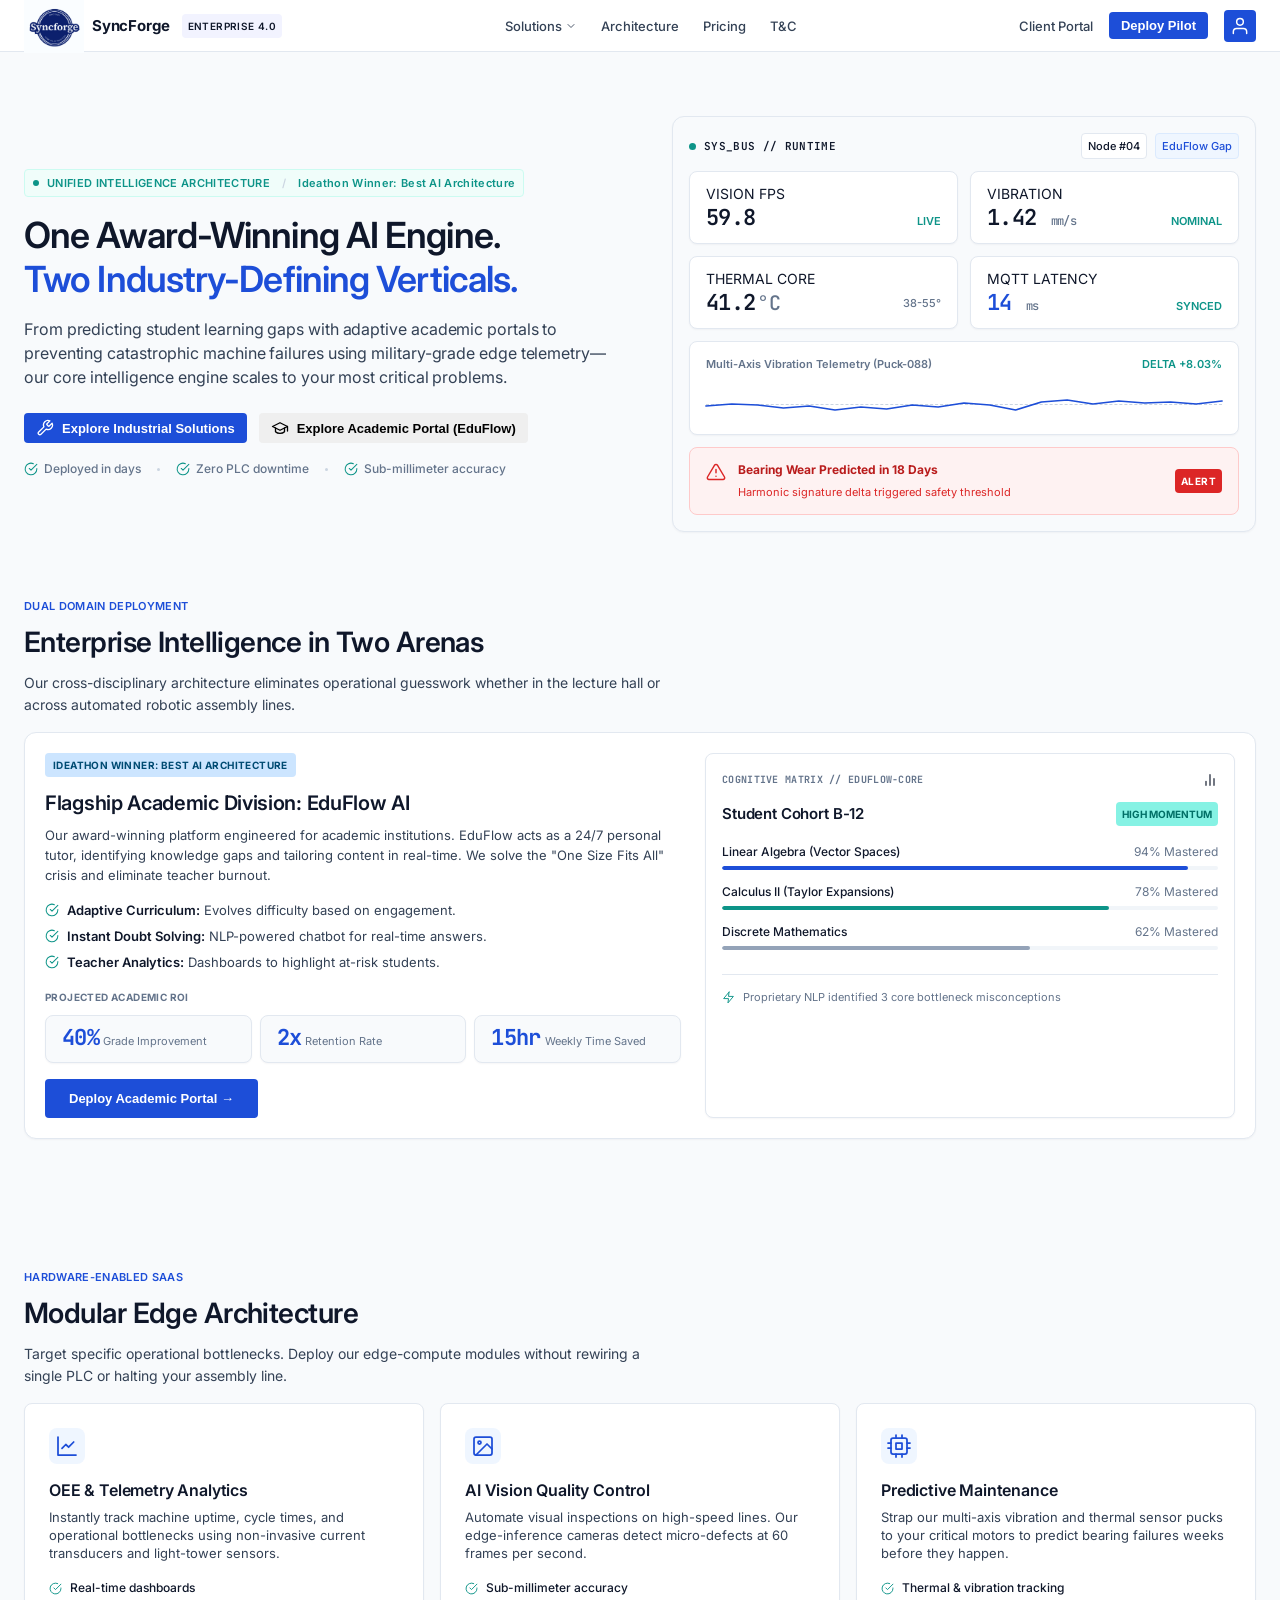
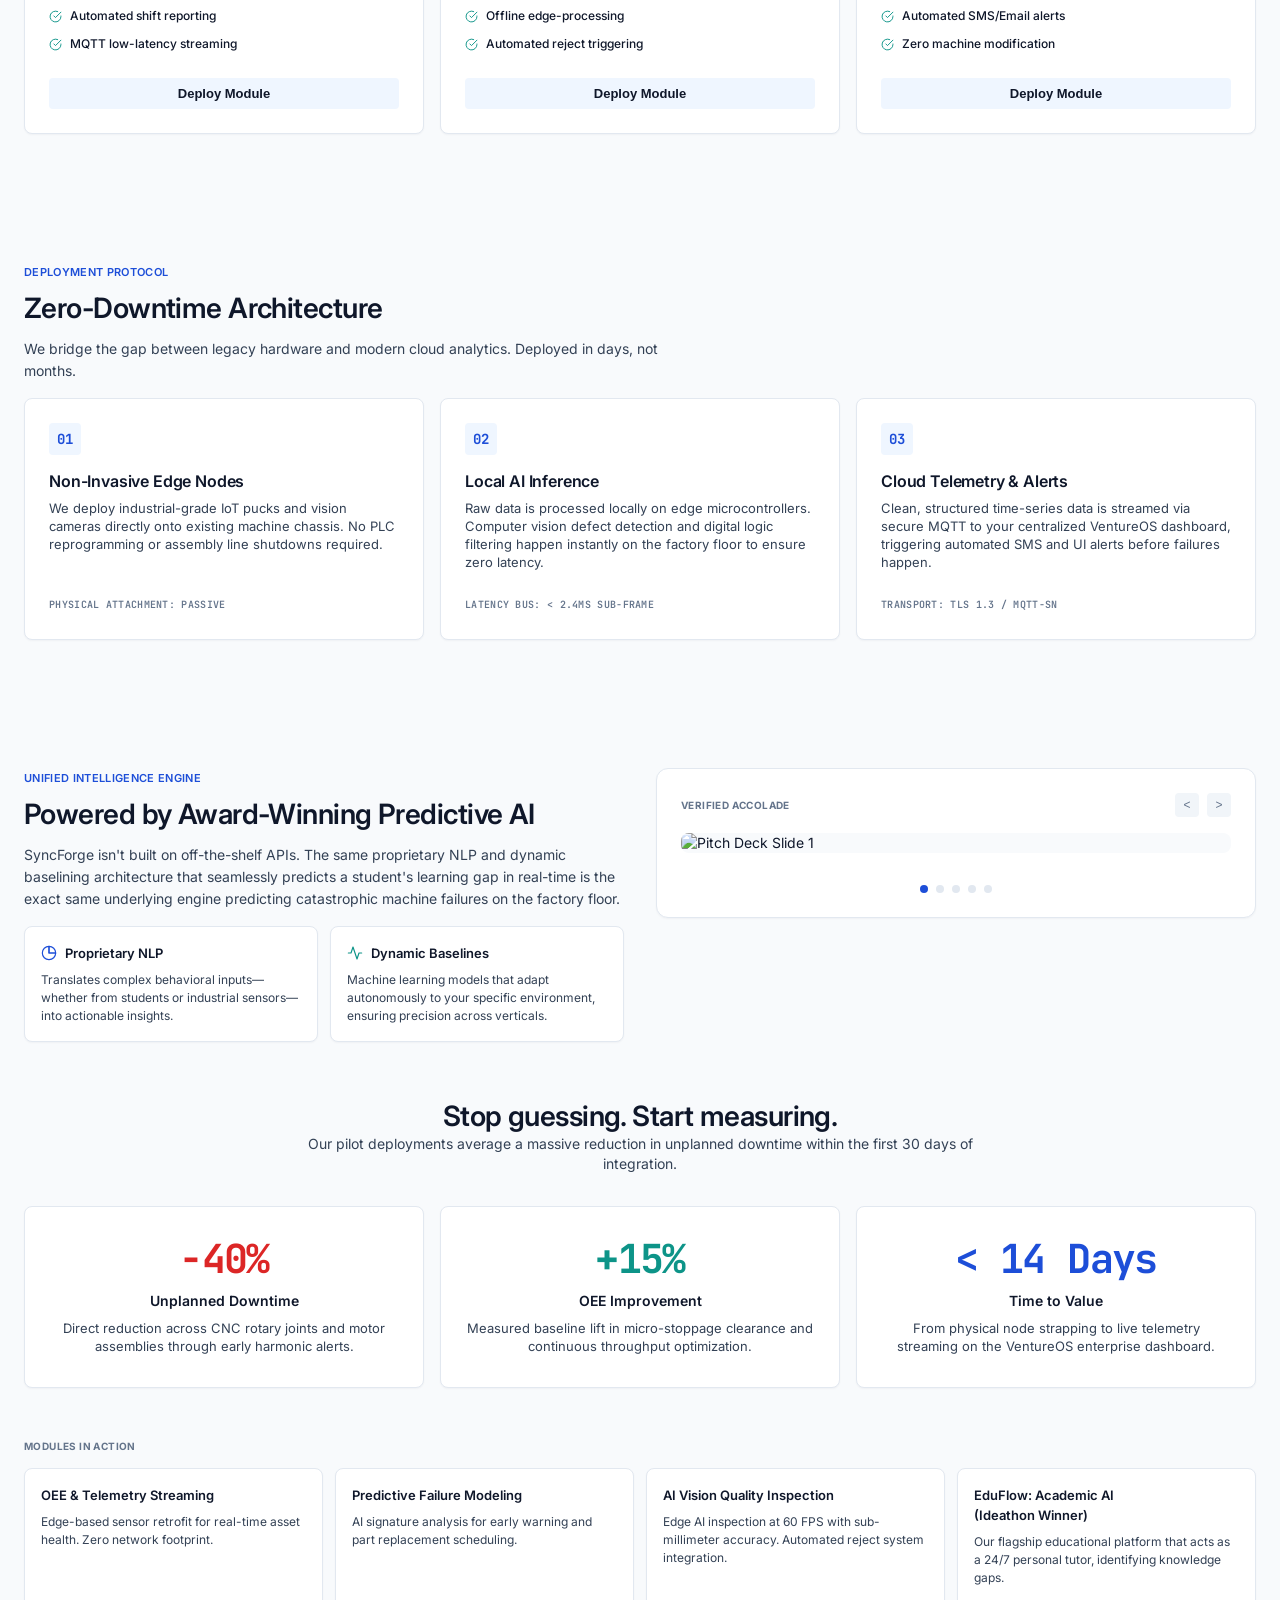
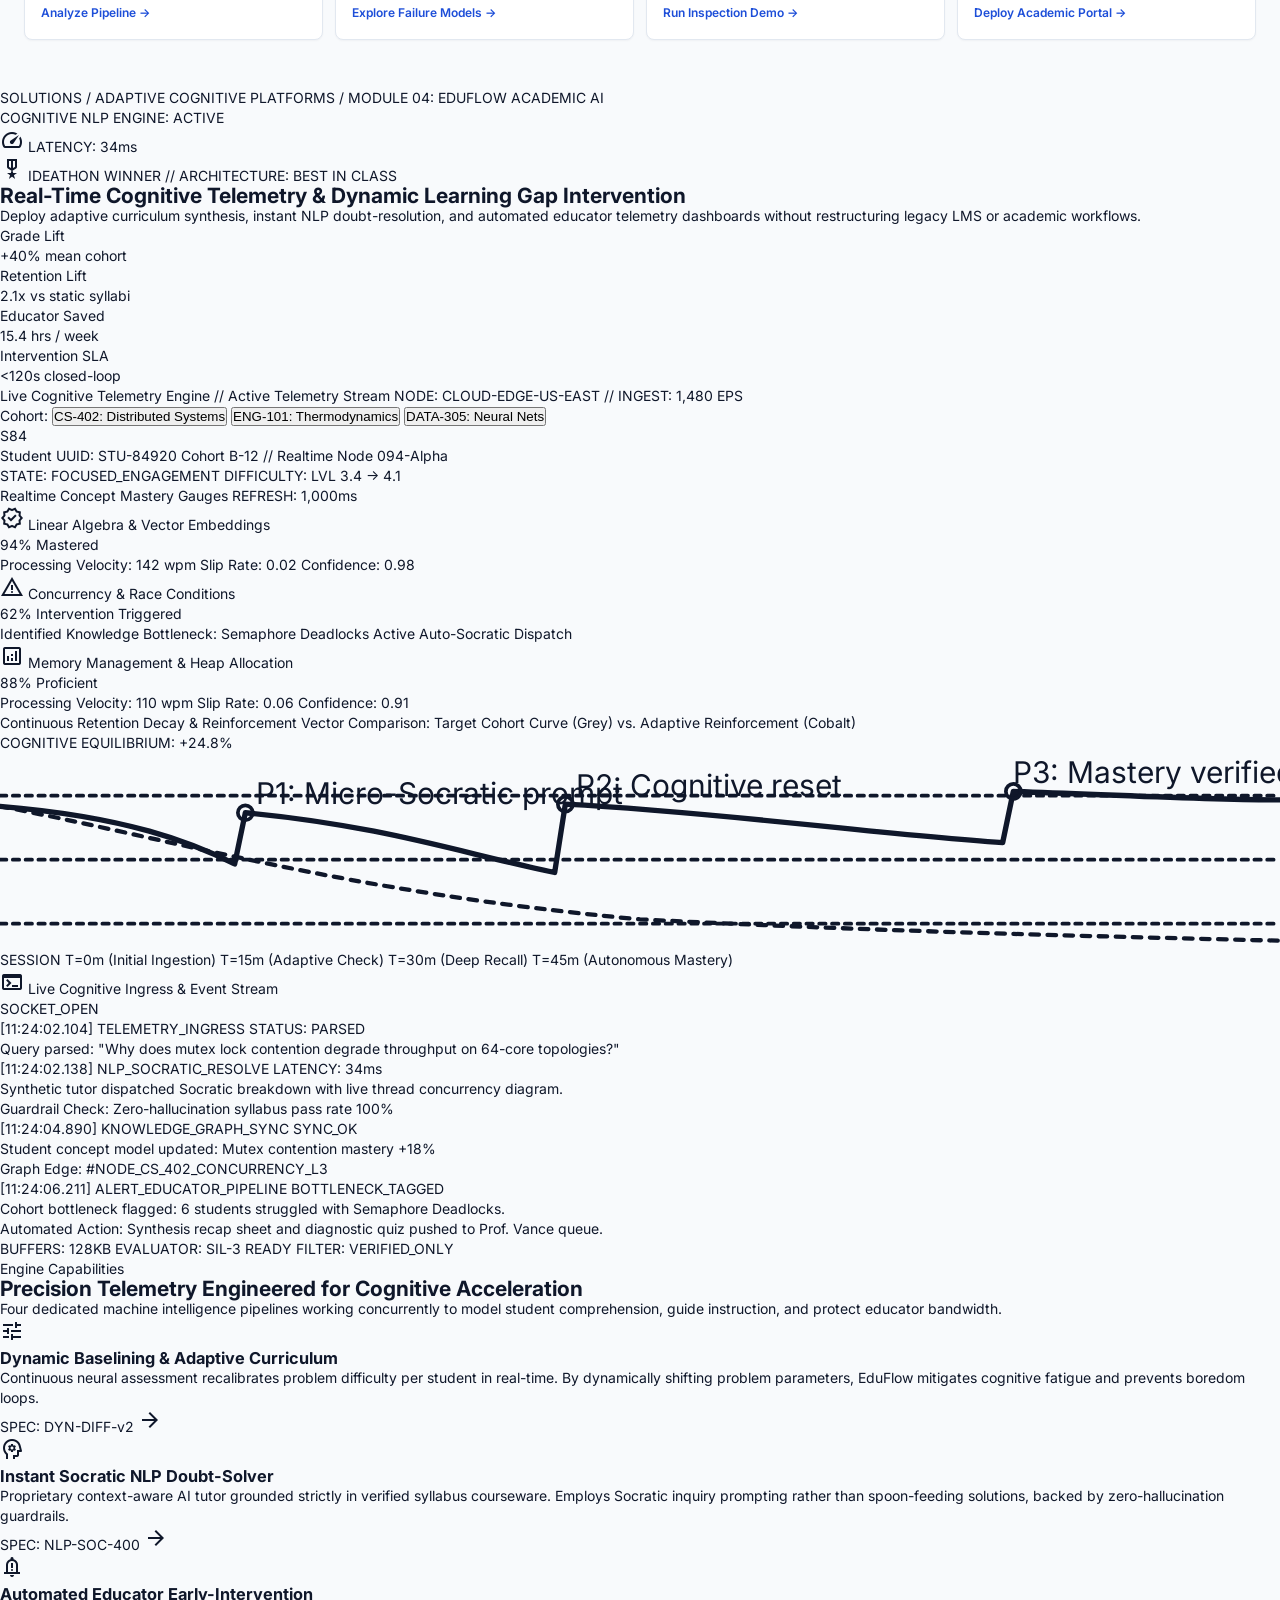
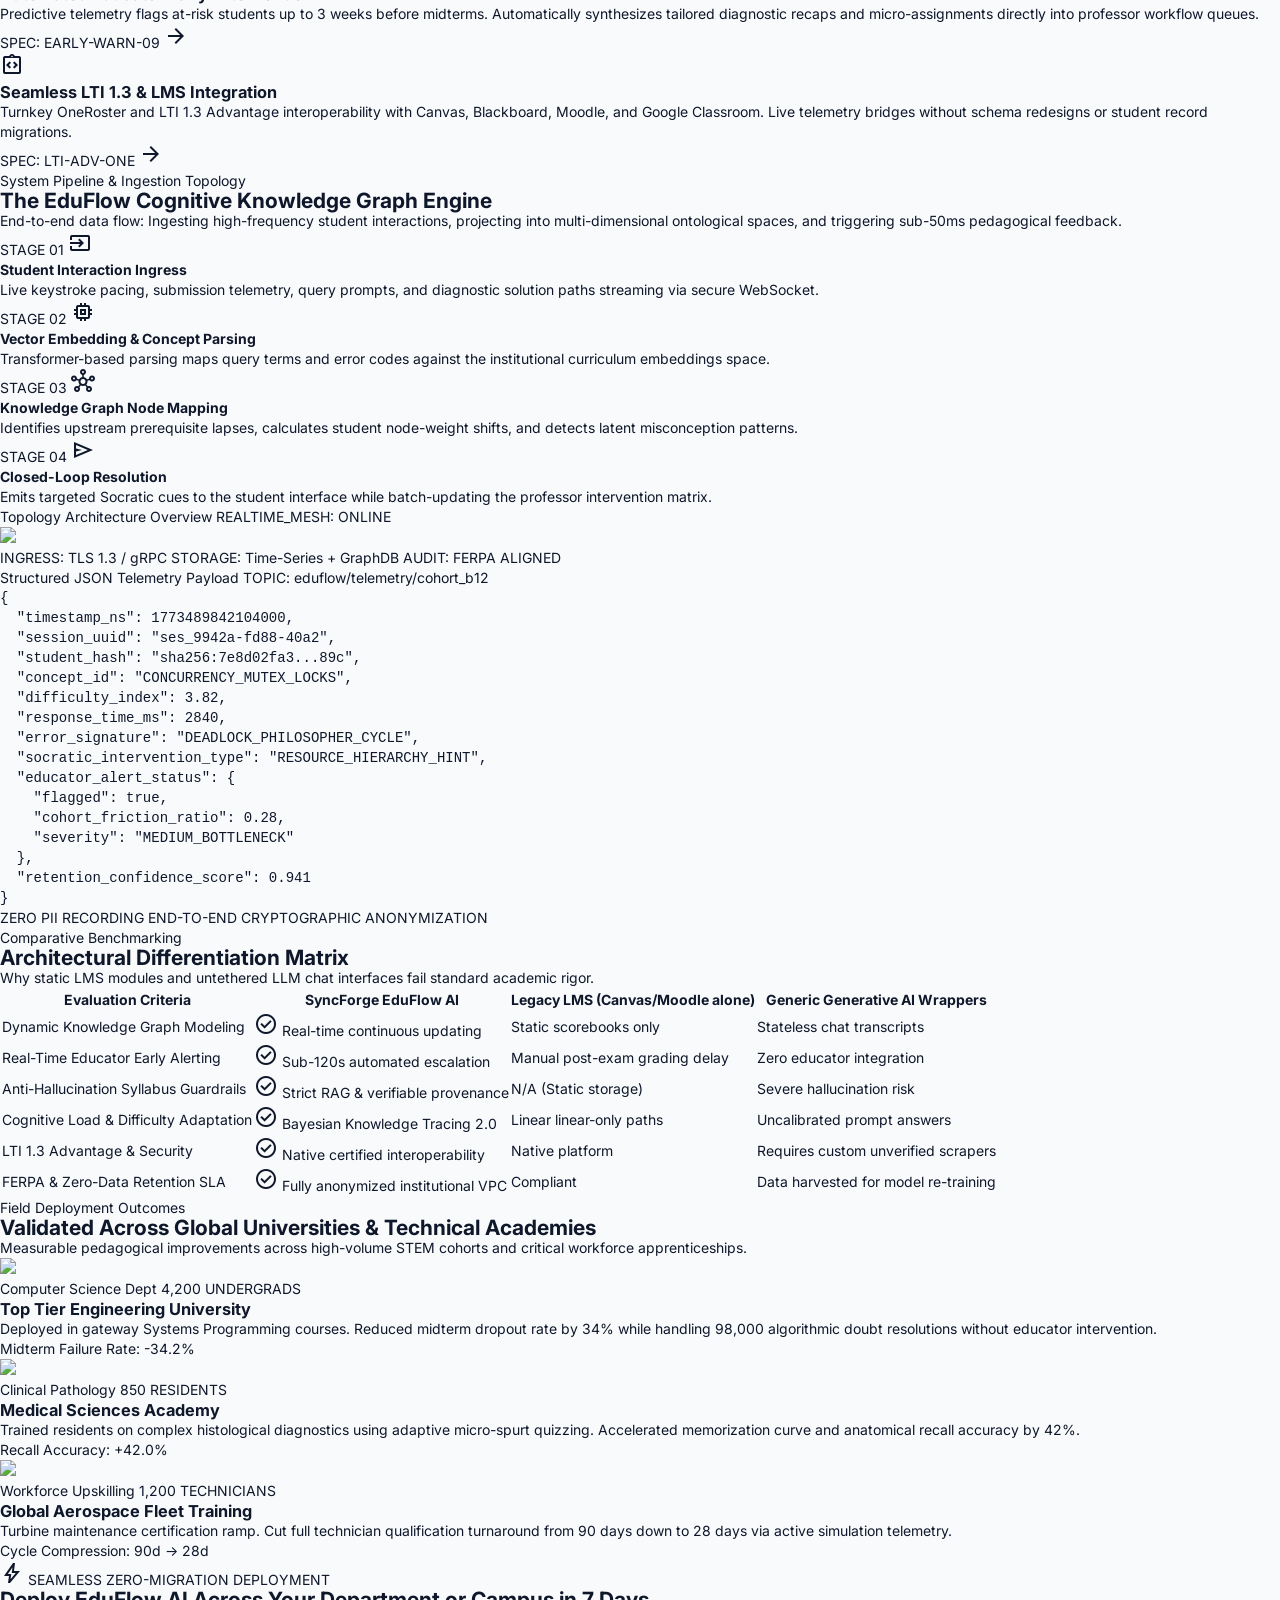
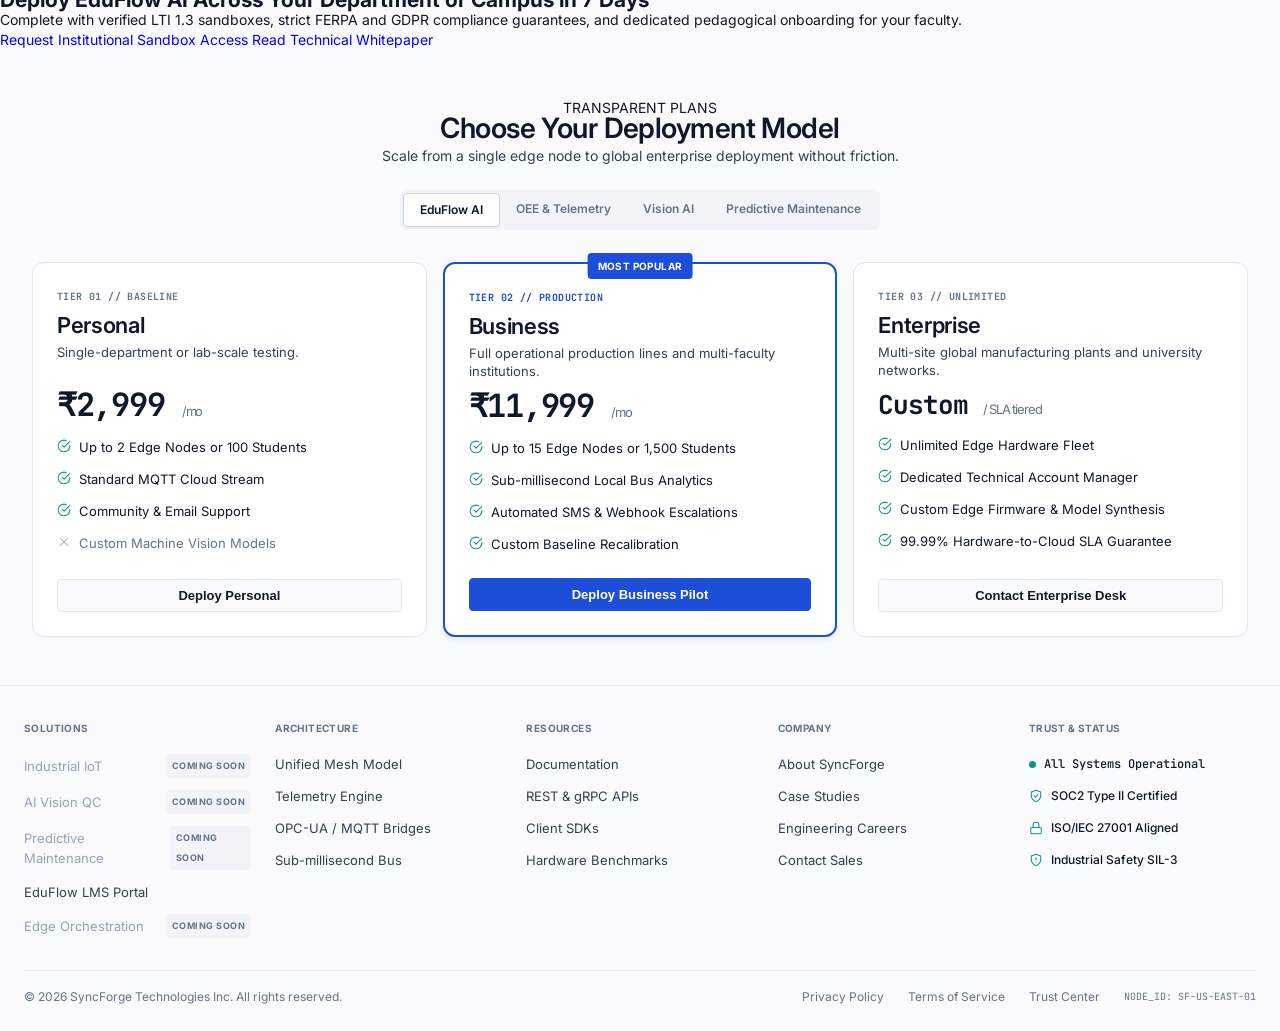
==== commit 1dad5c46: "logo-bug" ====
--- a/index.html
+++ b/index.html
@@ -18,7 +18,7 @@
   <nav class="navbar">
     <div class="nav-left">
       <a href="index.html" class="logo-container" style="text-decoration: none;">
-        <img src="assets/logo.png" alt="SyncForge Logo" style="height: 55px; width: auto;">
+        <img src="assets/Logo.png" alt="SyncForge Logo" style="height: 55px; width: auto;">
         <div class="logo-text">SyncForge</div>
       </a>
       <div class="badge-enterprise">ENTERPRISE 4.0</div>
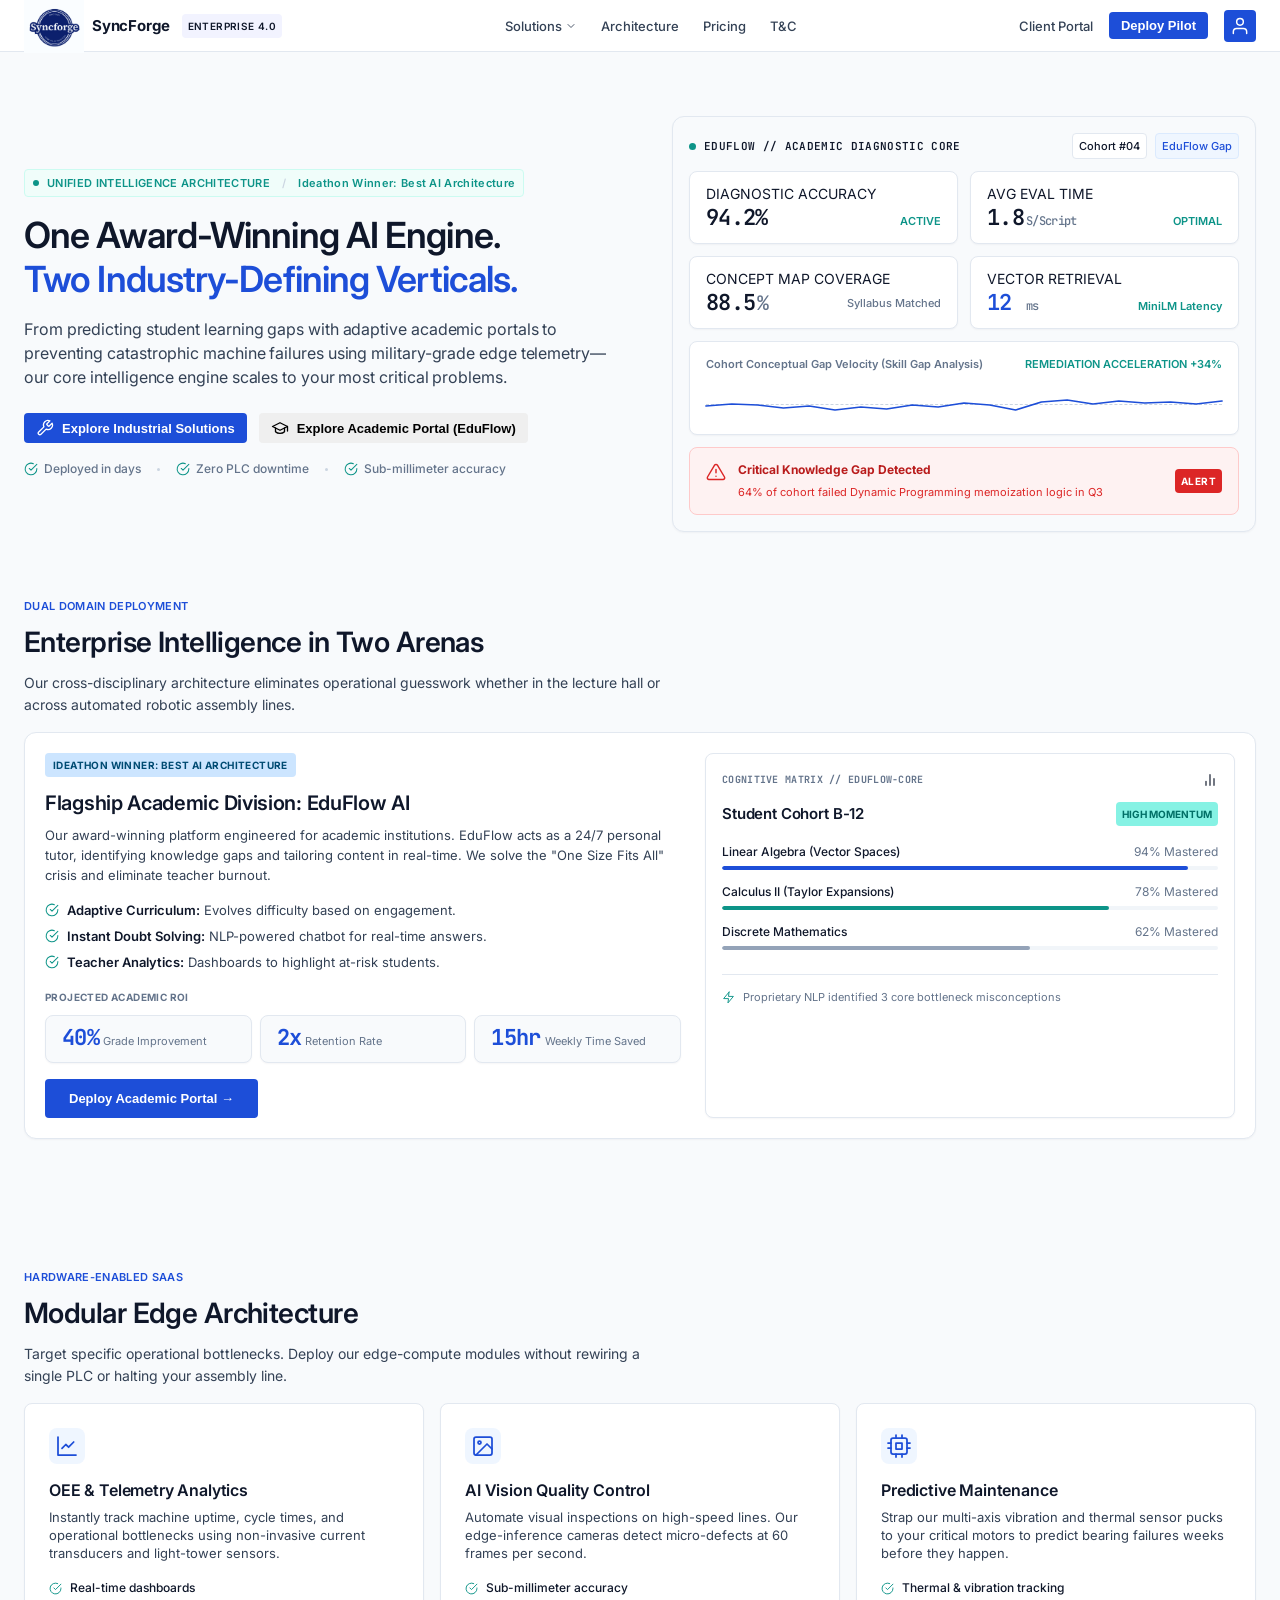
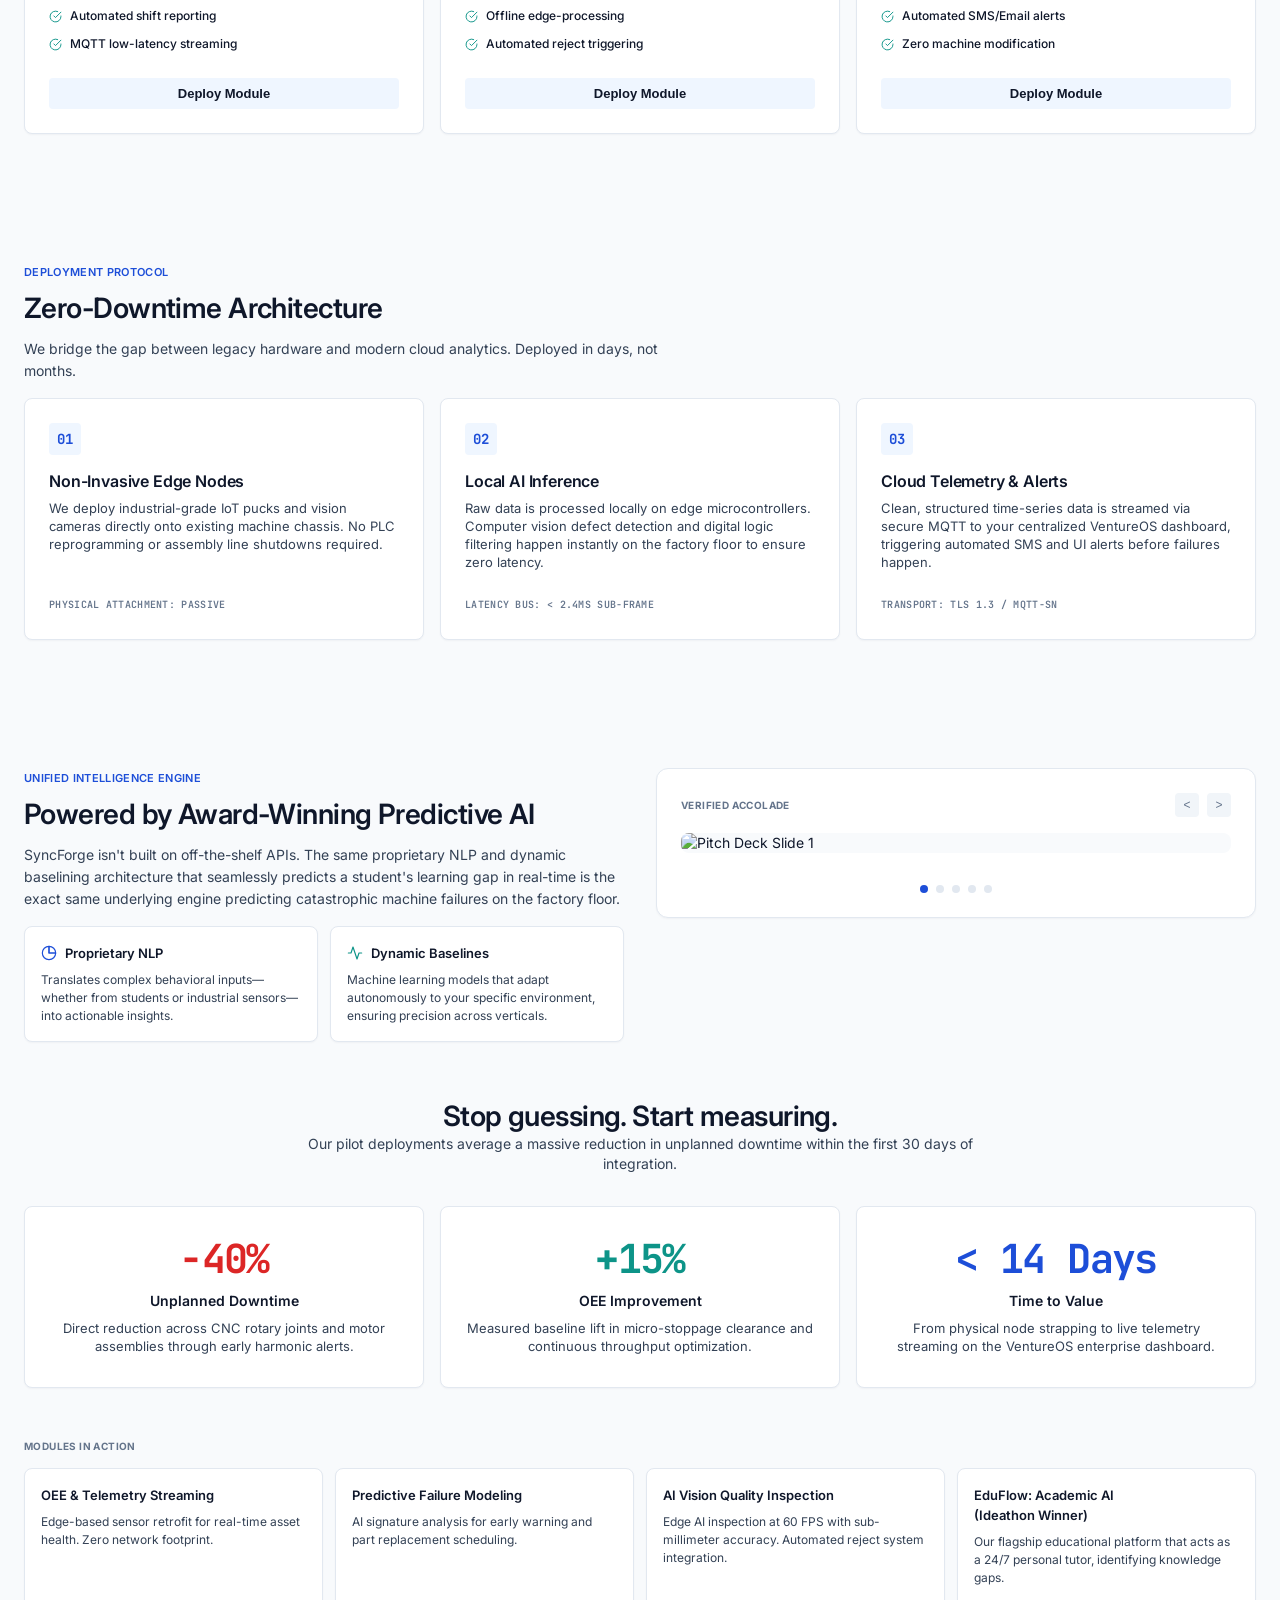
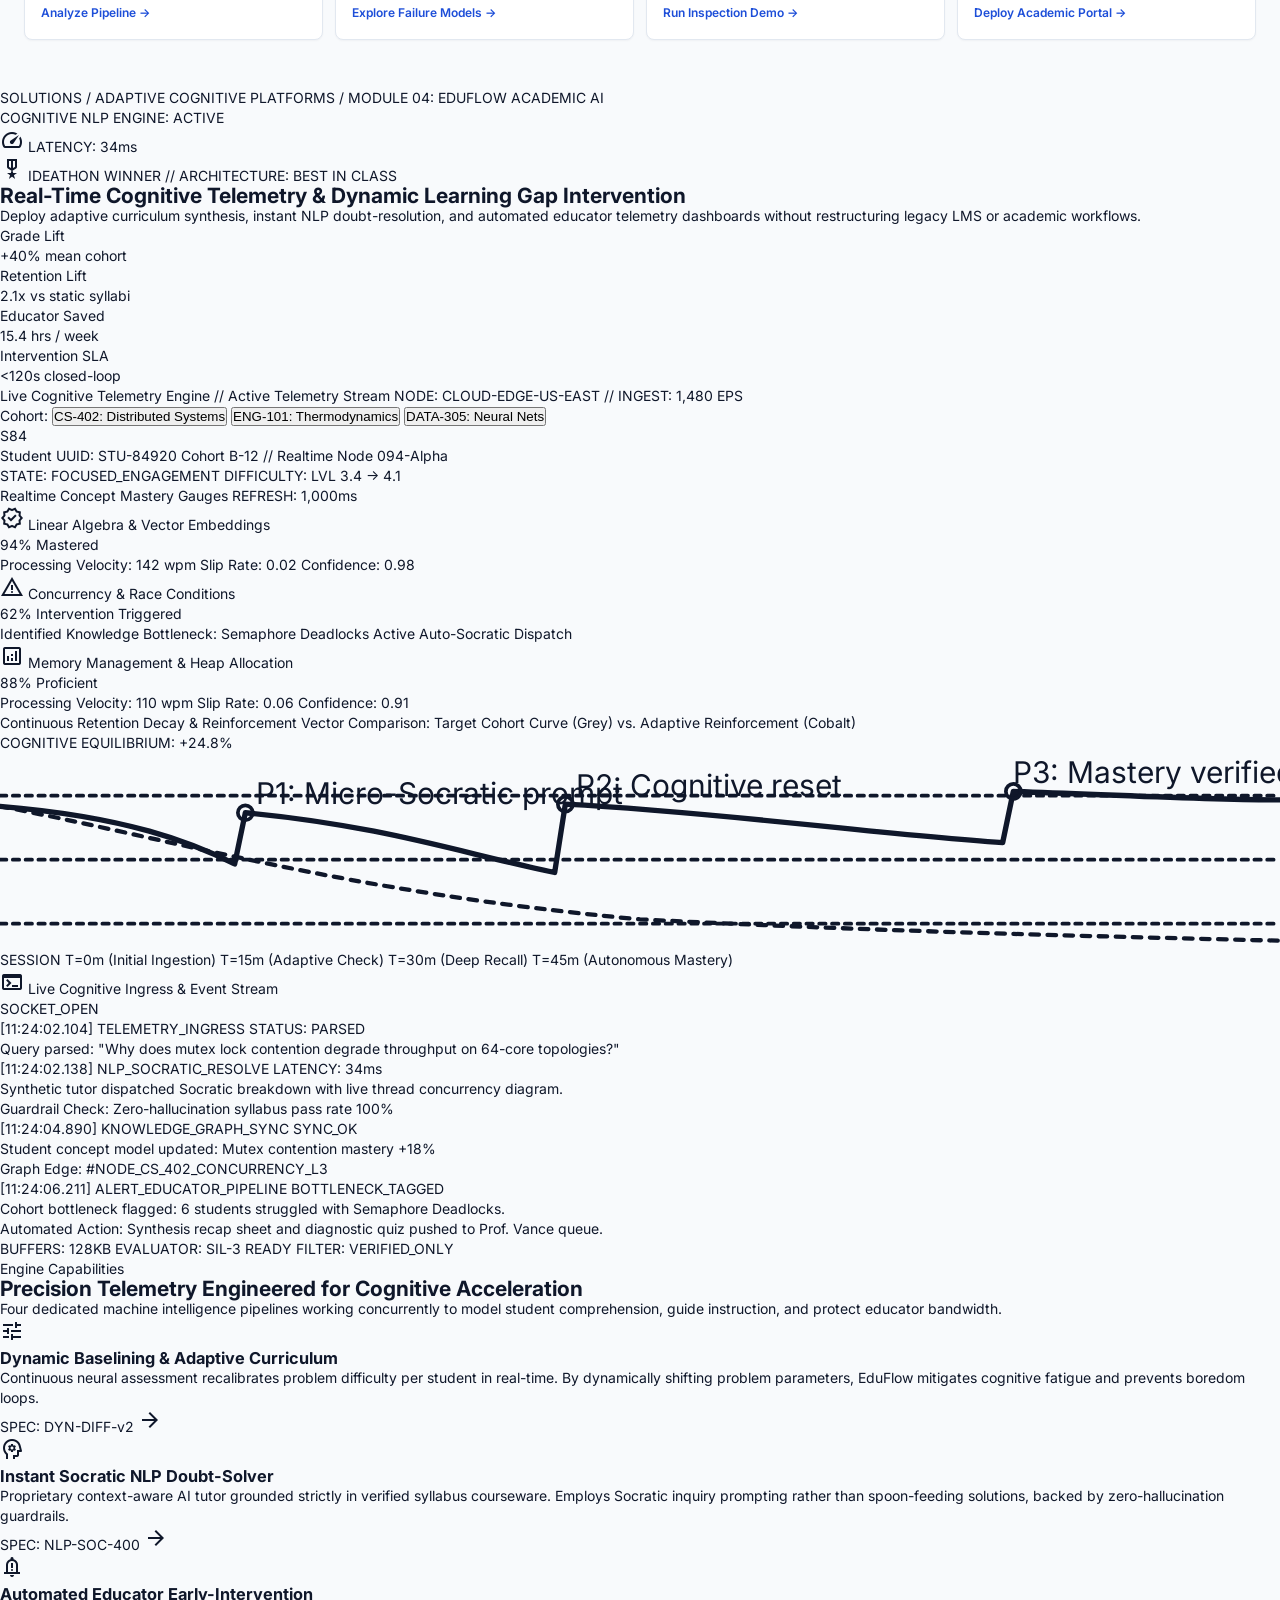
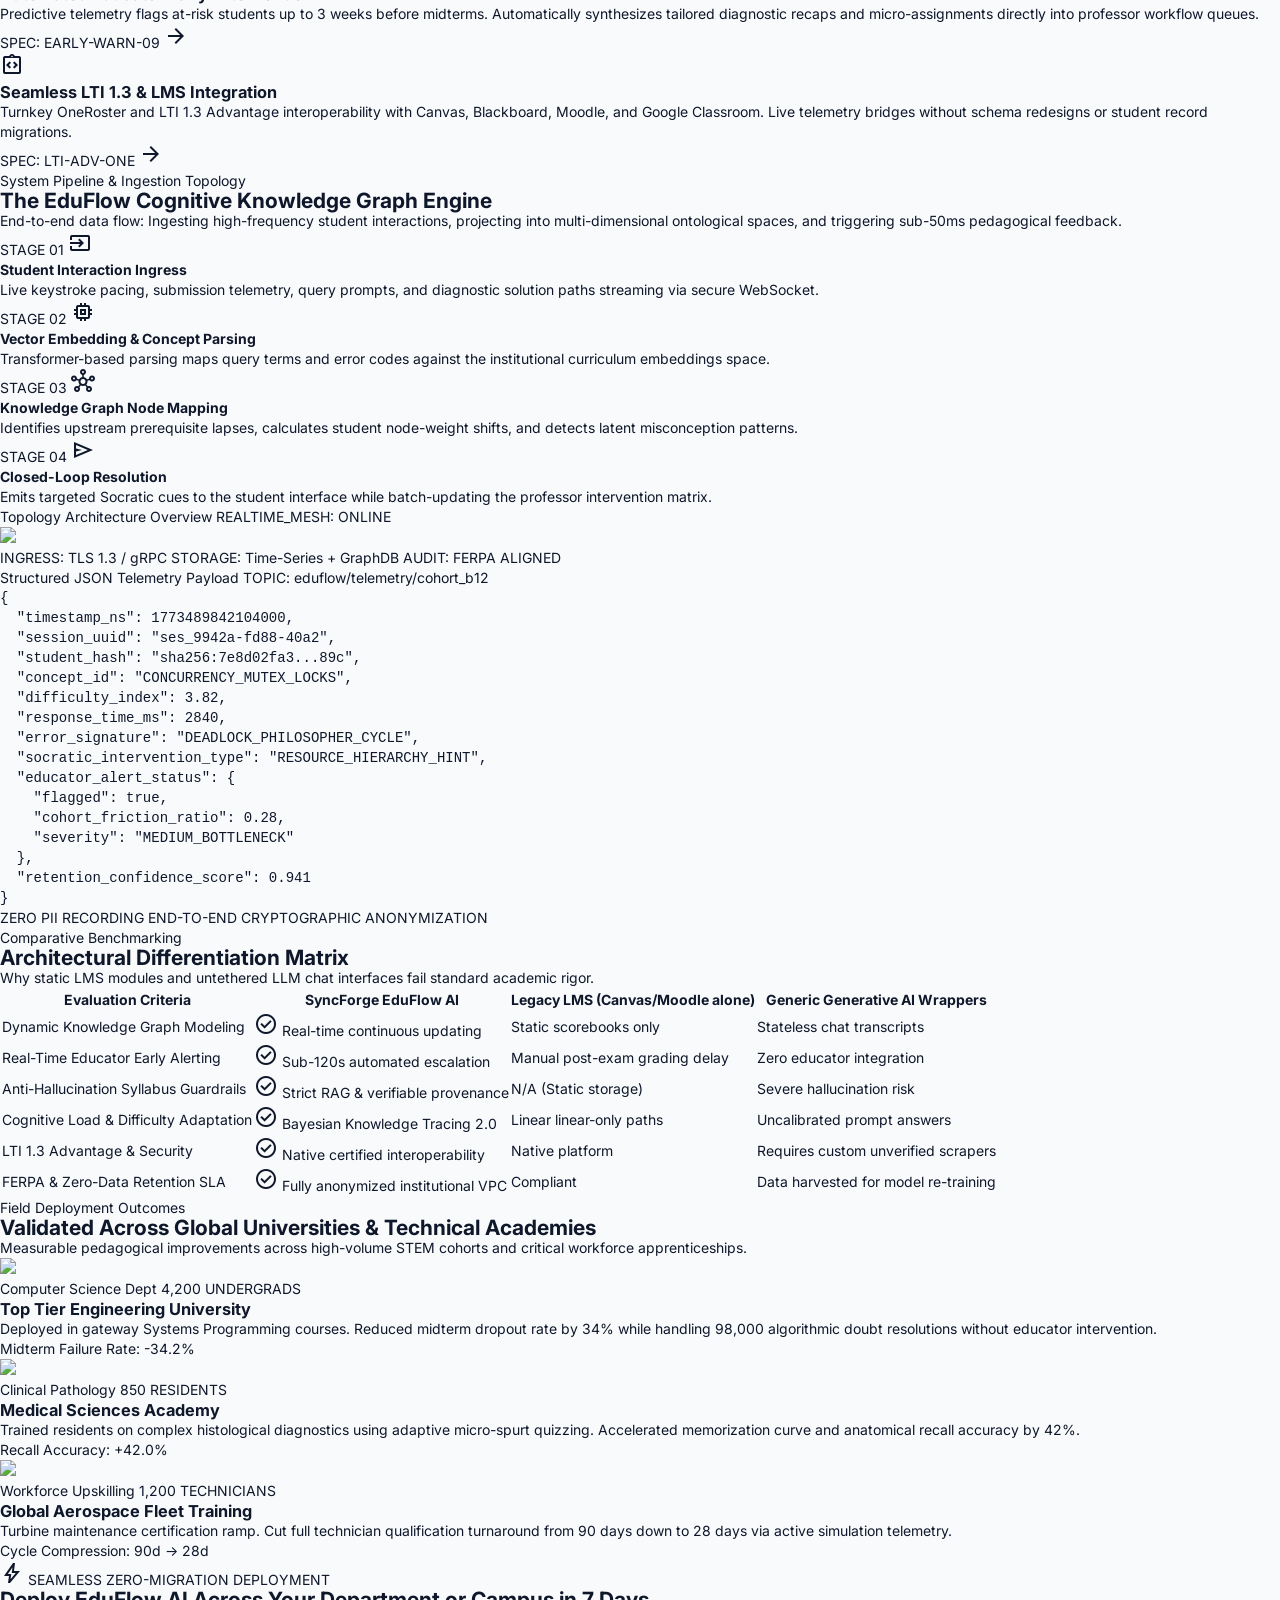
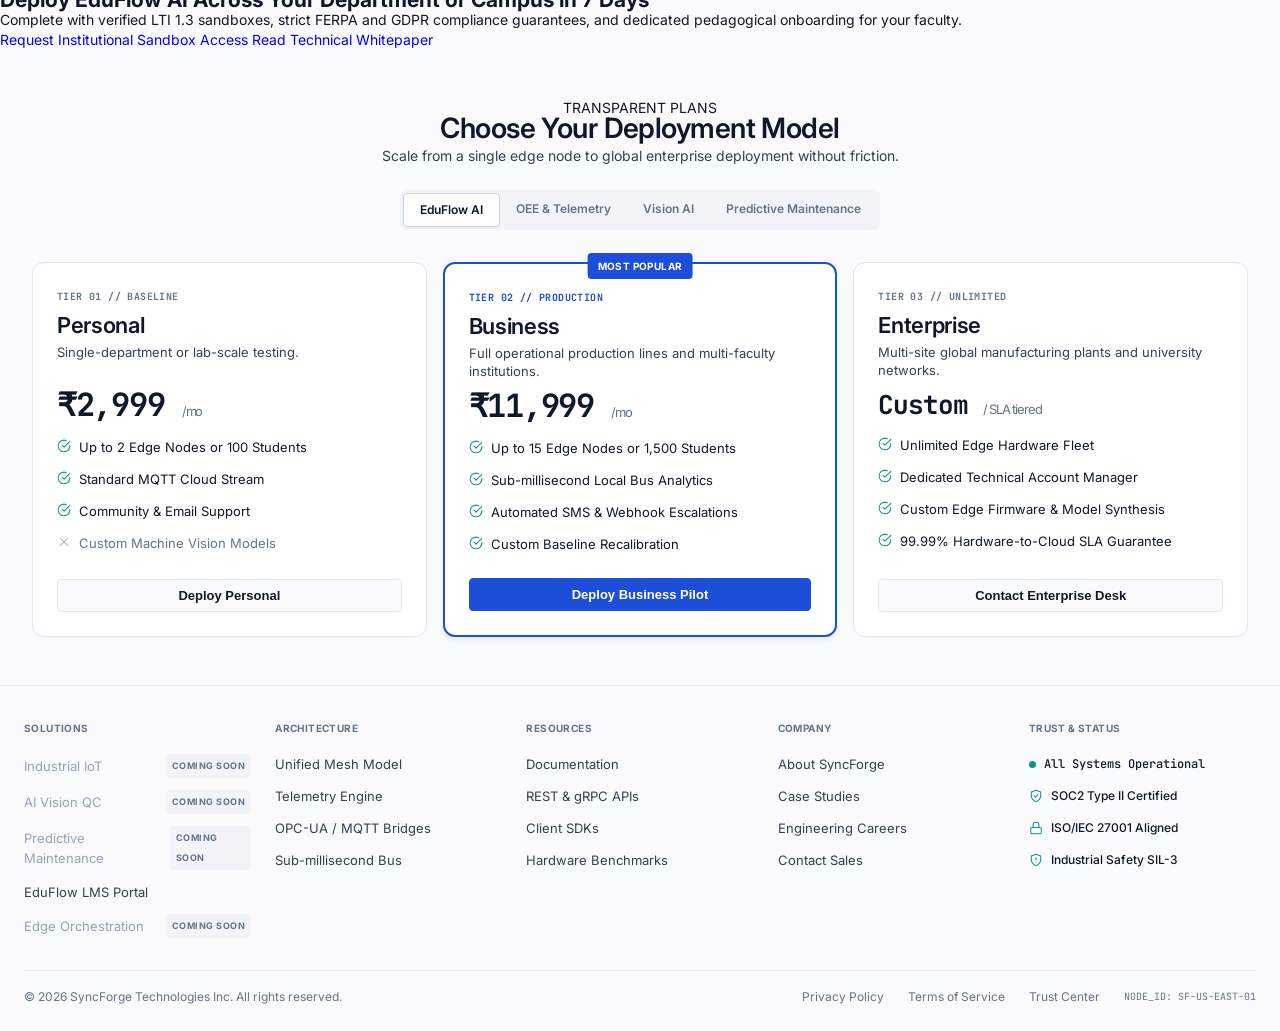
==== commit 62823e50: "hero-update" ====
--- a/index.html
+++ b/index.html
@@ -118,50 +118,50 @@
       <div class="telemetry-header">
         <div class="telemetry-title">
           <div class="dot"></div>
-          SYS_BUS // RUNTIME
+          EDUFLOW // ACADEMIC DIAGNOSTIC CORE
         </div>
         <div class="telemetry-tags">
-          <div class="telemetry-tag">Node #04</div>
+          <div class="telemetry-tag">Cohort #04</div>
           <div class="telemetry-tag blue">EduFlow Gap</div>
         </div>
       </div>
 
       <div class="telemetry-grid">
         <div class="tel-box">
-          <div class="tel-box-header"><span>VISION FPS</span></div>
+          <div class="tel-box-header"><span>DIAGNOSTIC ACCURACY</span></div>
           <div style="display: flex; justify-content: space-between; align-items: baseline;">
-            <div class="tel-box-value t-mono">59.8</div>
-            <div class="tel-status">LIVE</div>
+            <div class="tel-box-value t-mono">94.2%</div>
+            <div class="tel-status">ACTIVE</div>
           </div>
         </div>
         <div class="tel-box">
-          <div class="tel-box-header"><span>VIBRATION</span></div>
+          <div class="tel-box-header"><span>AVG EVAL TIME</span></div>
           <div style="display: flex; justify-content: space-between; align-items: baseline;">
-            <div class="tel-box-value t-mono">1.42 <span class="tel-box-unit">mm/s</span></div>
-            <div class="tel-status">NOMINAL</div>
+            <div class="tel-box-value t-mono">1.8<span class="tel-box-unit">S/Script</span></div>
+            <div class="tel-status">OPTIMAL</div>
           </div>
         </div>
         <div class="tel-box">
-          <div class="tel-box-header"><span>THERMAL CORE</span></div>
+          <div class="tel-box-header"><span>CONCEPT MAP COVERAGE</span></div>
           <div style="display: flex; justify-content: space-between; align-items: baseline;">
-            <div class="tel-box-value t-mono">41.2<span class="tel-box-unit" style="font-size: 20px;">°C</span></div>
-            <div class="tel-box-unit" style="font-size: 11px; align-self: flex-end;">38-55°</div>
+            <div class="tel-box-value t-mono">88.5<span class="tel-box-unit" style="font-size: 20px;">%</span></div>
+            <div class="tel-box-unit" style="font-size: 11px; align-self: flex-end;">Syllabus Matched</div>
           </div>
         </div>
         <div class="tel-box">
-          <div class="tel-box-header"><span>MQTT LATENCY</span></div>
+          <div class="tel-box-header"><span>VECTOR RETRIEVAL</span></div>
           <div style="display: flex; justify-content: space-between; align-items: baseline;">
-            <div class="tel-box-value t-mono" style="color: var(--primary);">14 <span class="tel-box-unit">ms</span>
+            <div class="tel-box-value t-mono" style="color: var(--primary);">12 <span class="tel-box-unit">ms</span>
             </div>
-            <div class="tel-status">SYNCED</div>
+            <div class="tel-status">MiniLM Latency</div>
           </div>
         </div>
       </div>
 
       <div class="telemetry-chart-box">
         <div class="chart-header">
-          <span>Multi-Axis Vibration Telemetry (Puck-088)</span>
-          <span class="delta">DELTA +8.03%</span>
+          <span>Cohort Conceptual Gap Velocity (Skill Gap Analysis)</span>
+          <span class="delta">REMEDIATION ACCELERATION +34%</span>
         </div>
         <div class="chart-body">
           <div class="chart-dashed"></div>
@@ -179,8 +179,8 @@
               d="M10.29 3.86L1.82 18a2 2 0 0 0 1.71 3h16.94a2 2 0 0 0 1.71-3L13.71 3.86a2 2 0 0 0-3.42 0zM12 9v4M12 17h.01" />
           </svg>
           <div class="alert-text">
-            <h4>Bearing Wear Predicted in 18 Days</h4>
-            <p>Harmonic signature delta triggered safety threshold</p>
+            <h4>Critical Knowledge Gap Detected</h4>
+            <p>64% of cohort failed Dynamic Programming memoization logic in Q3</p>
           </div>
         </div>
         <div class="alert-badge">ALERT</div>
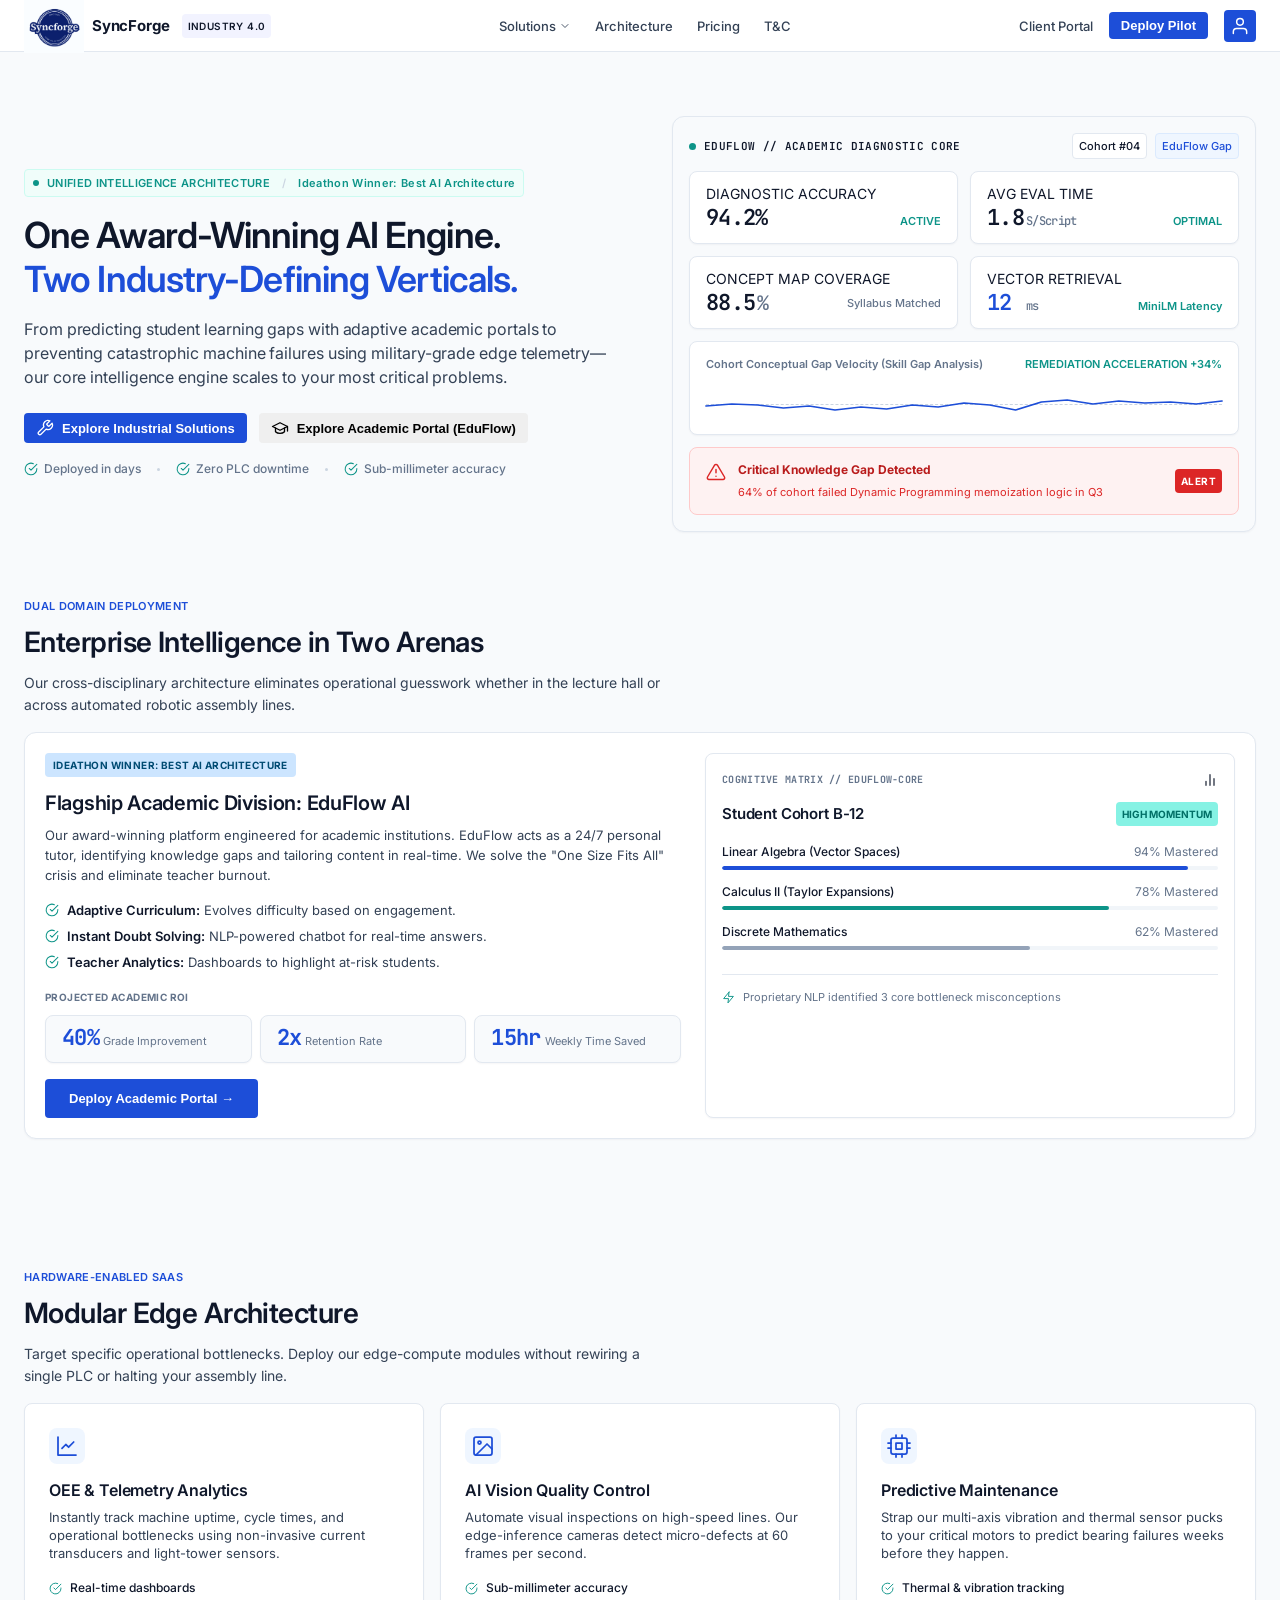
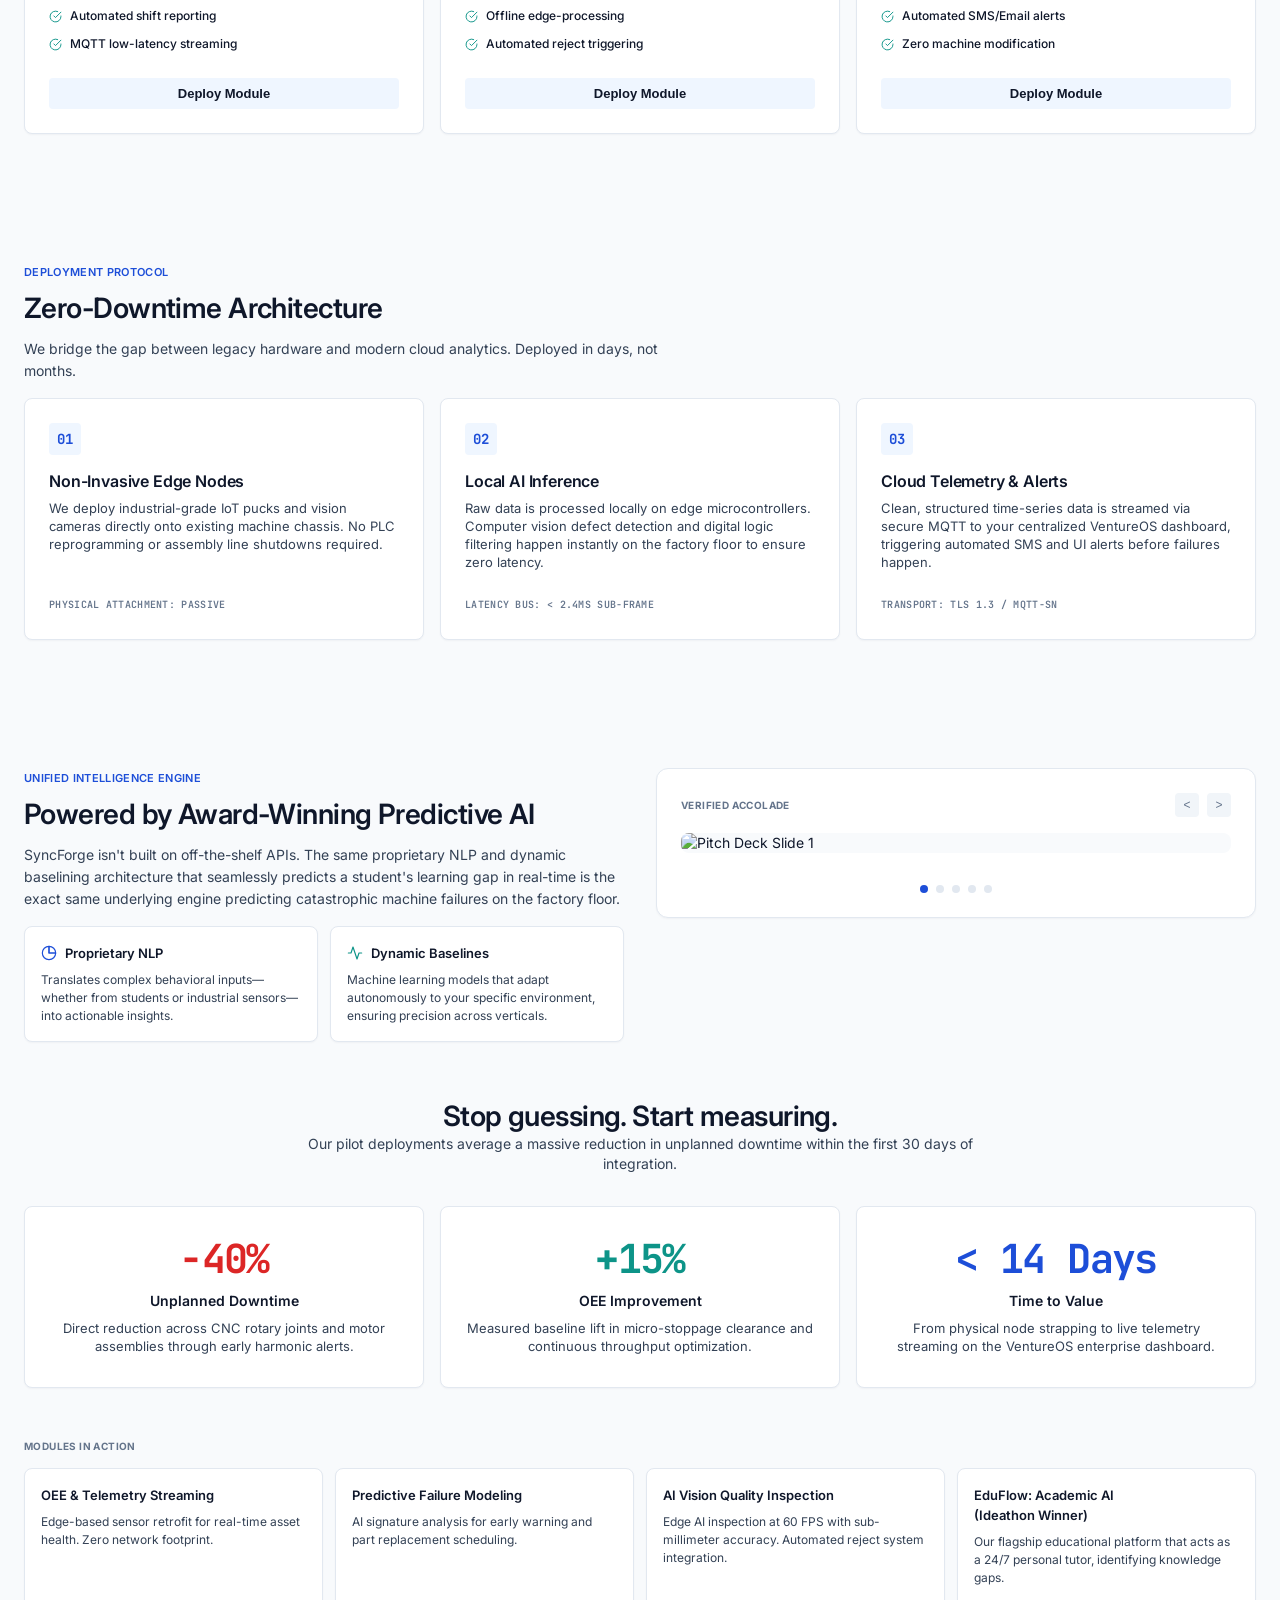
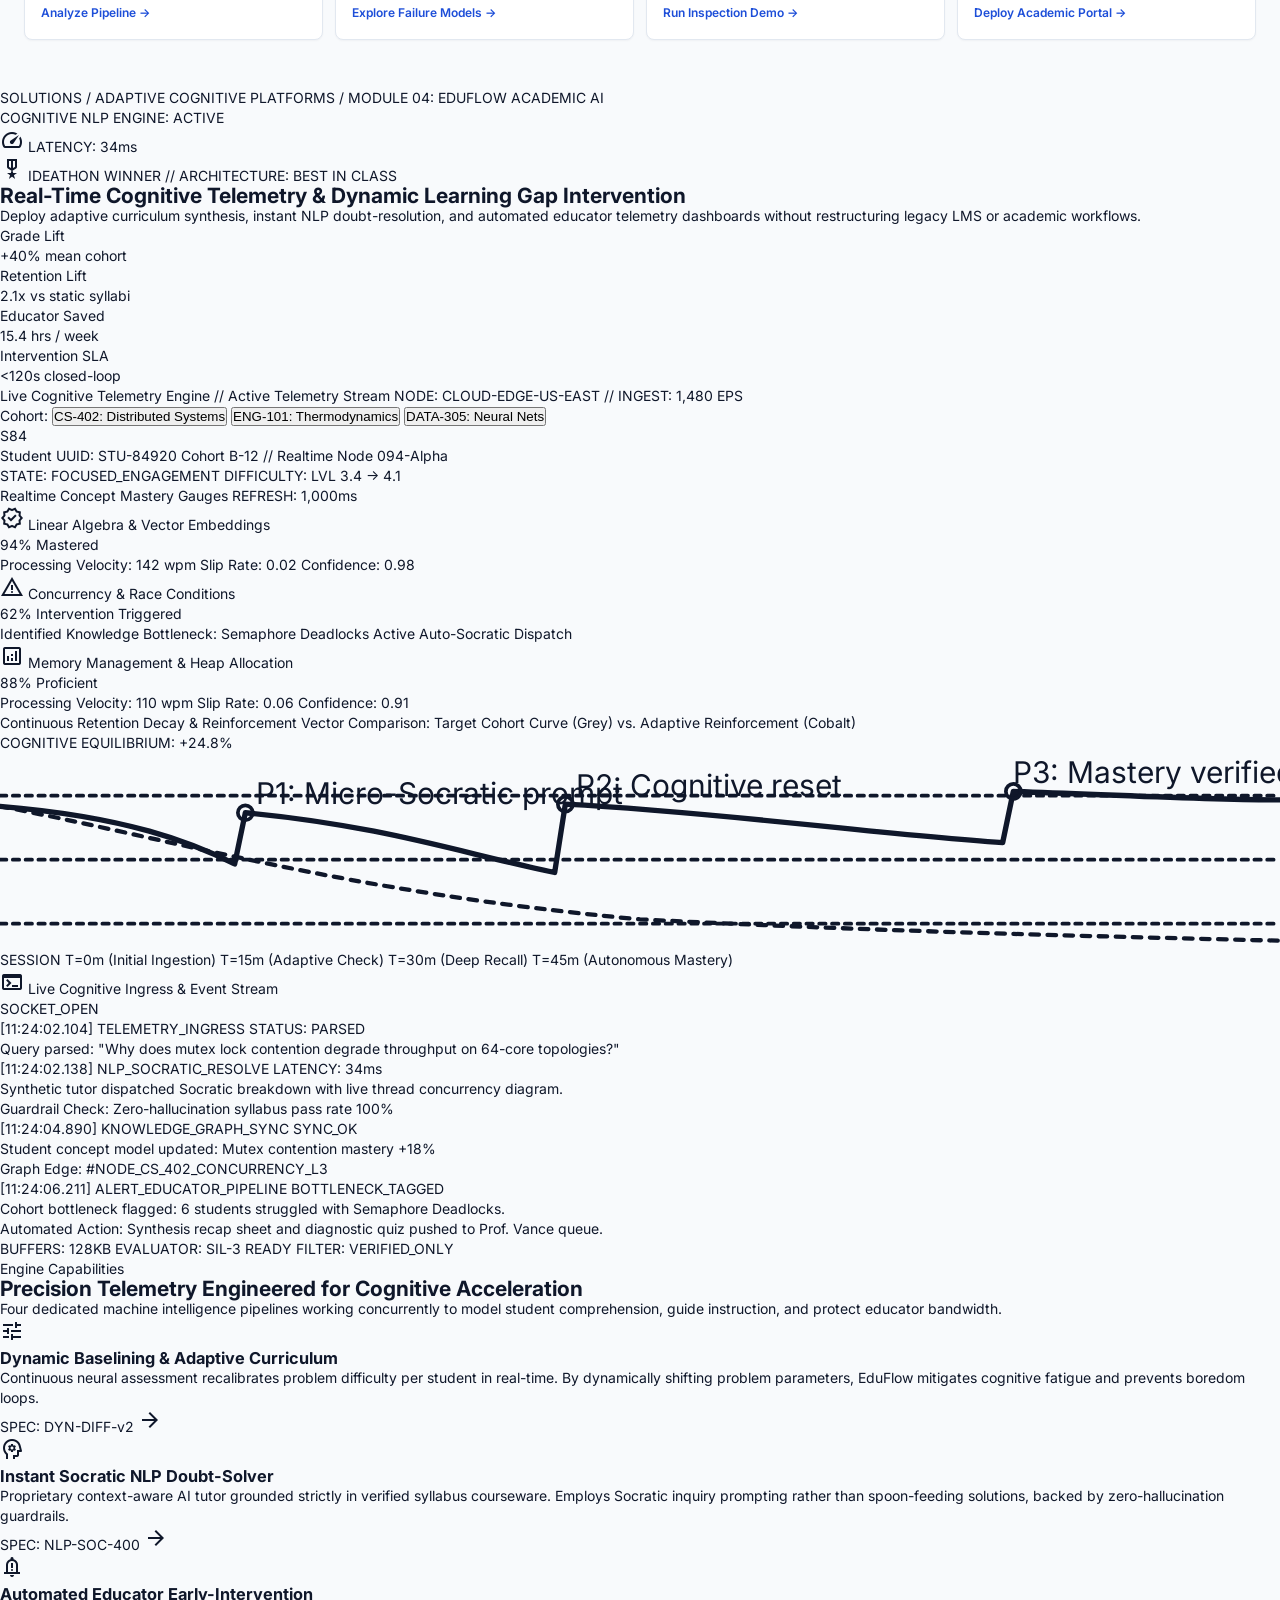
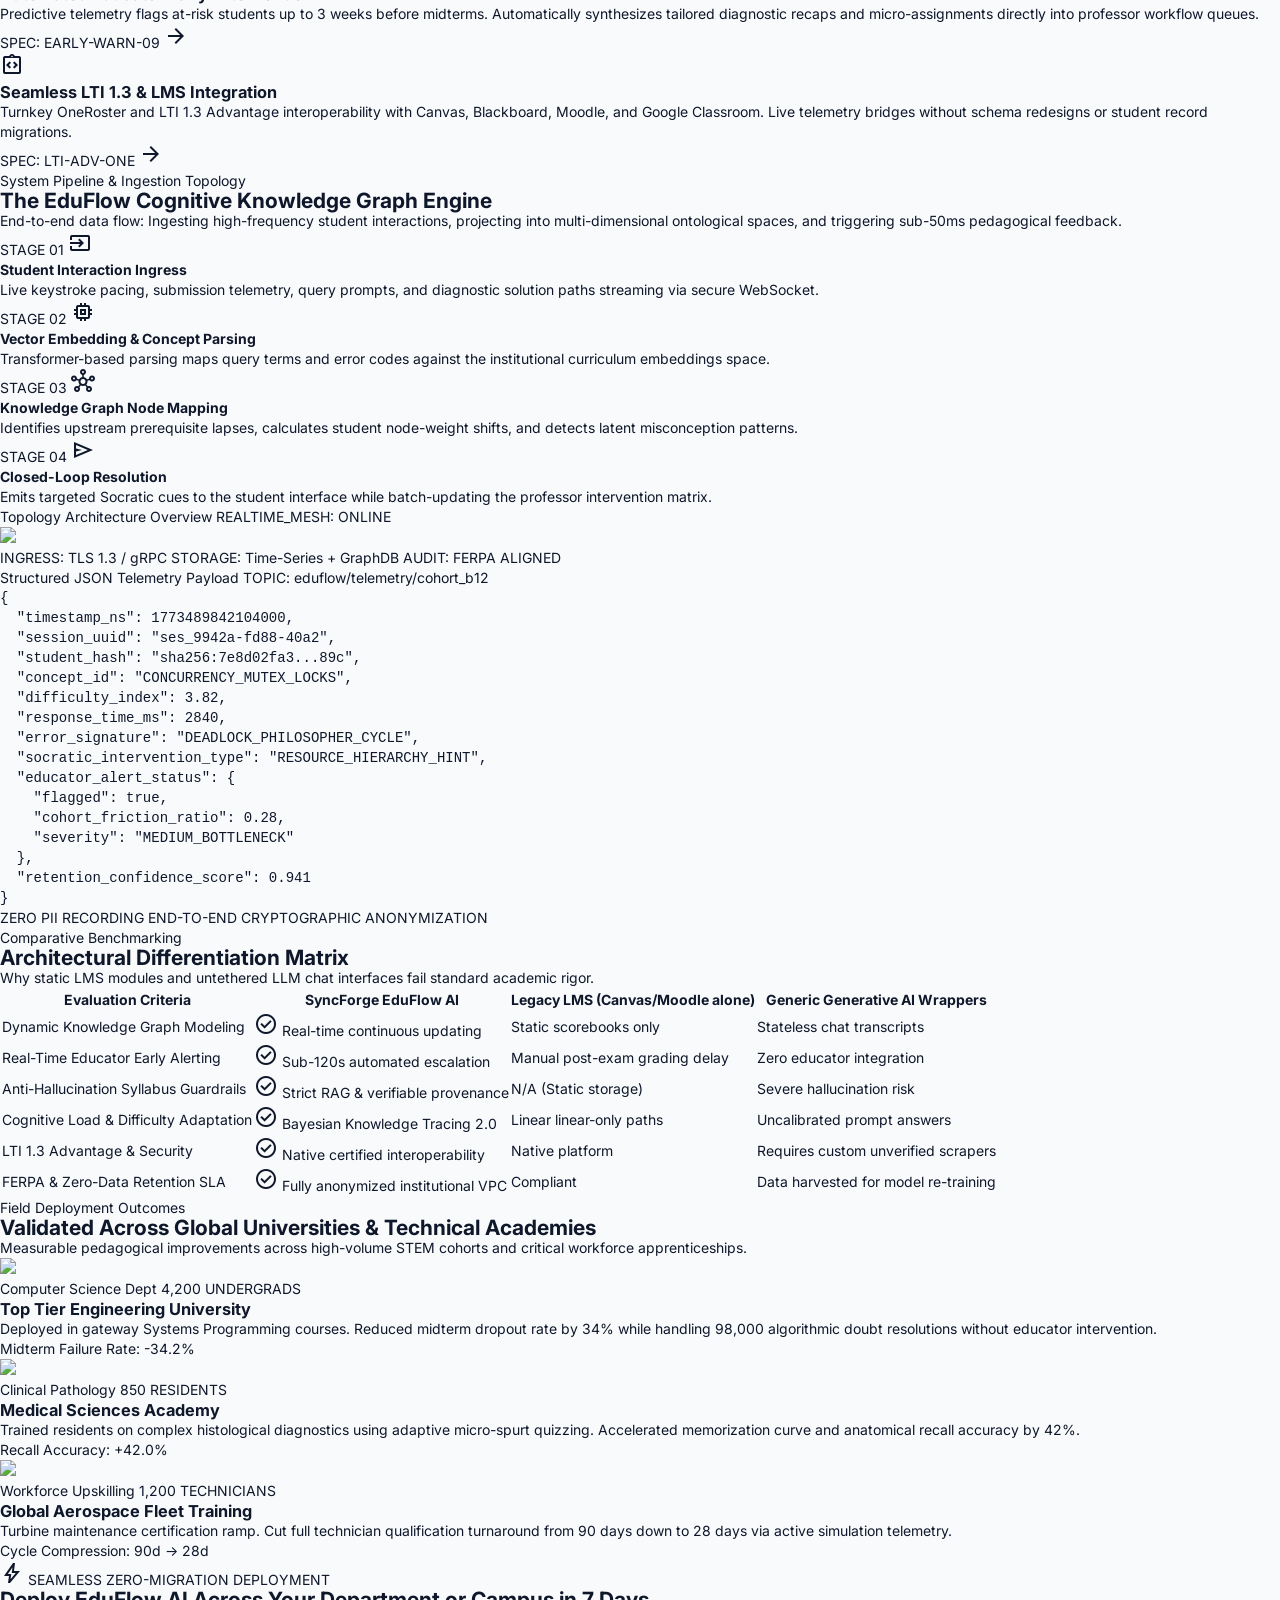
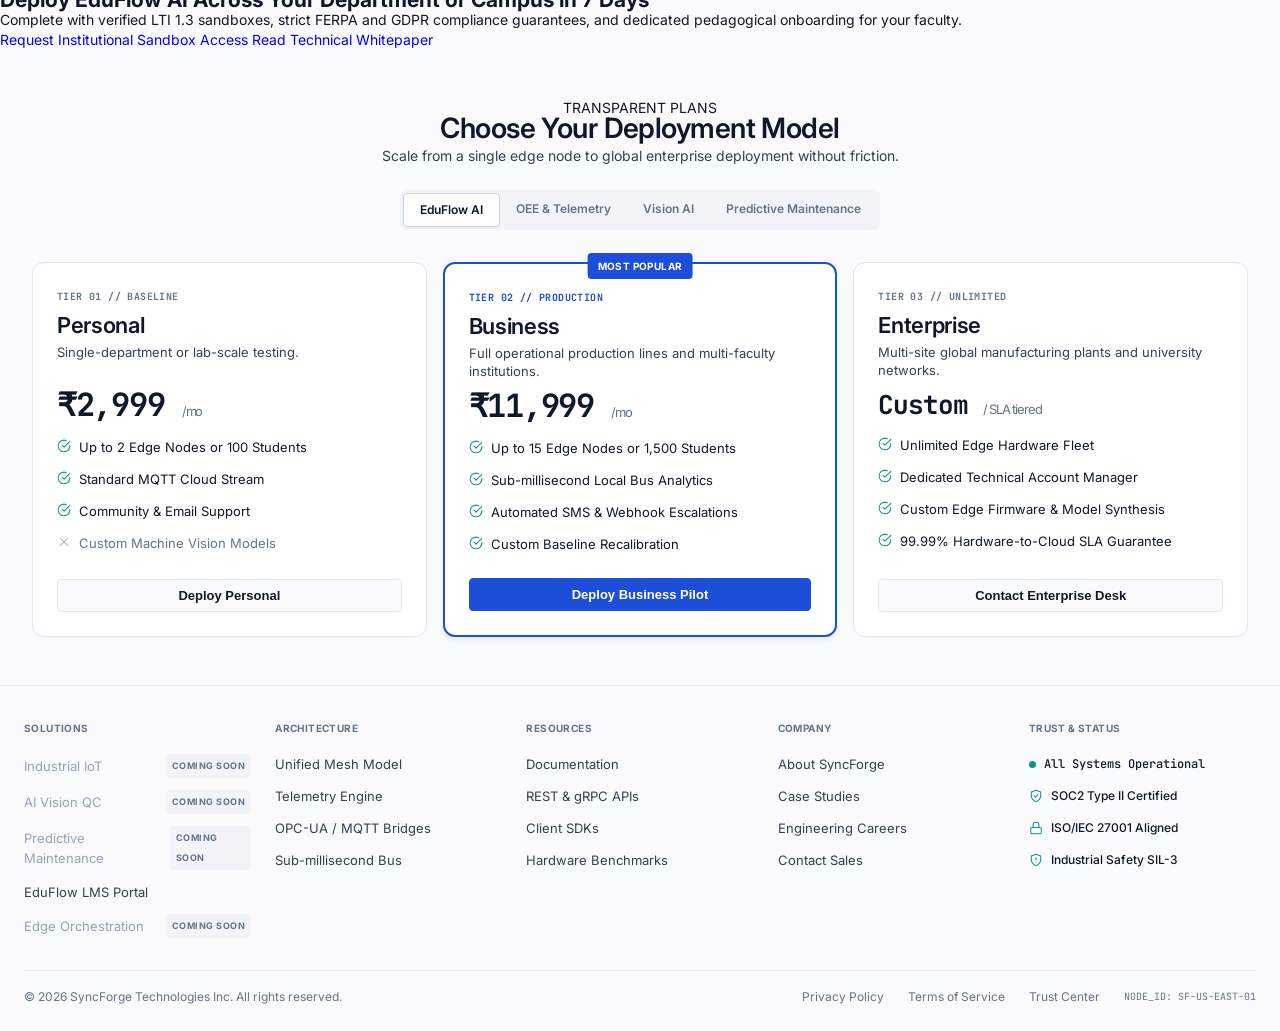
==== commit ea7d9527: "update-1" ====
--- a/index.html
+++ b/index.html
@@ -21,7 +21,7 @@
         <img src="assets/Logo.png" alt="SyncForge Logo" style="height: 55px; width: auto;">
         <div class="logo-text">SyncForge</div>
       </a>
-      <div class="badge-enterprise">ENTERPRISE 4.0</div>
+      <div class="badge-enterprise">INDUSTRY 4.0</div>
     </div>
 
     <!-- Mobile hamburger toggle -->
